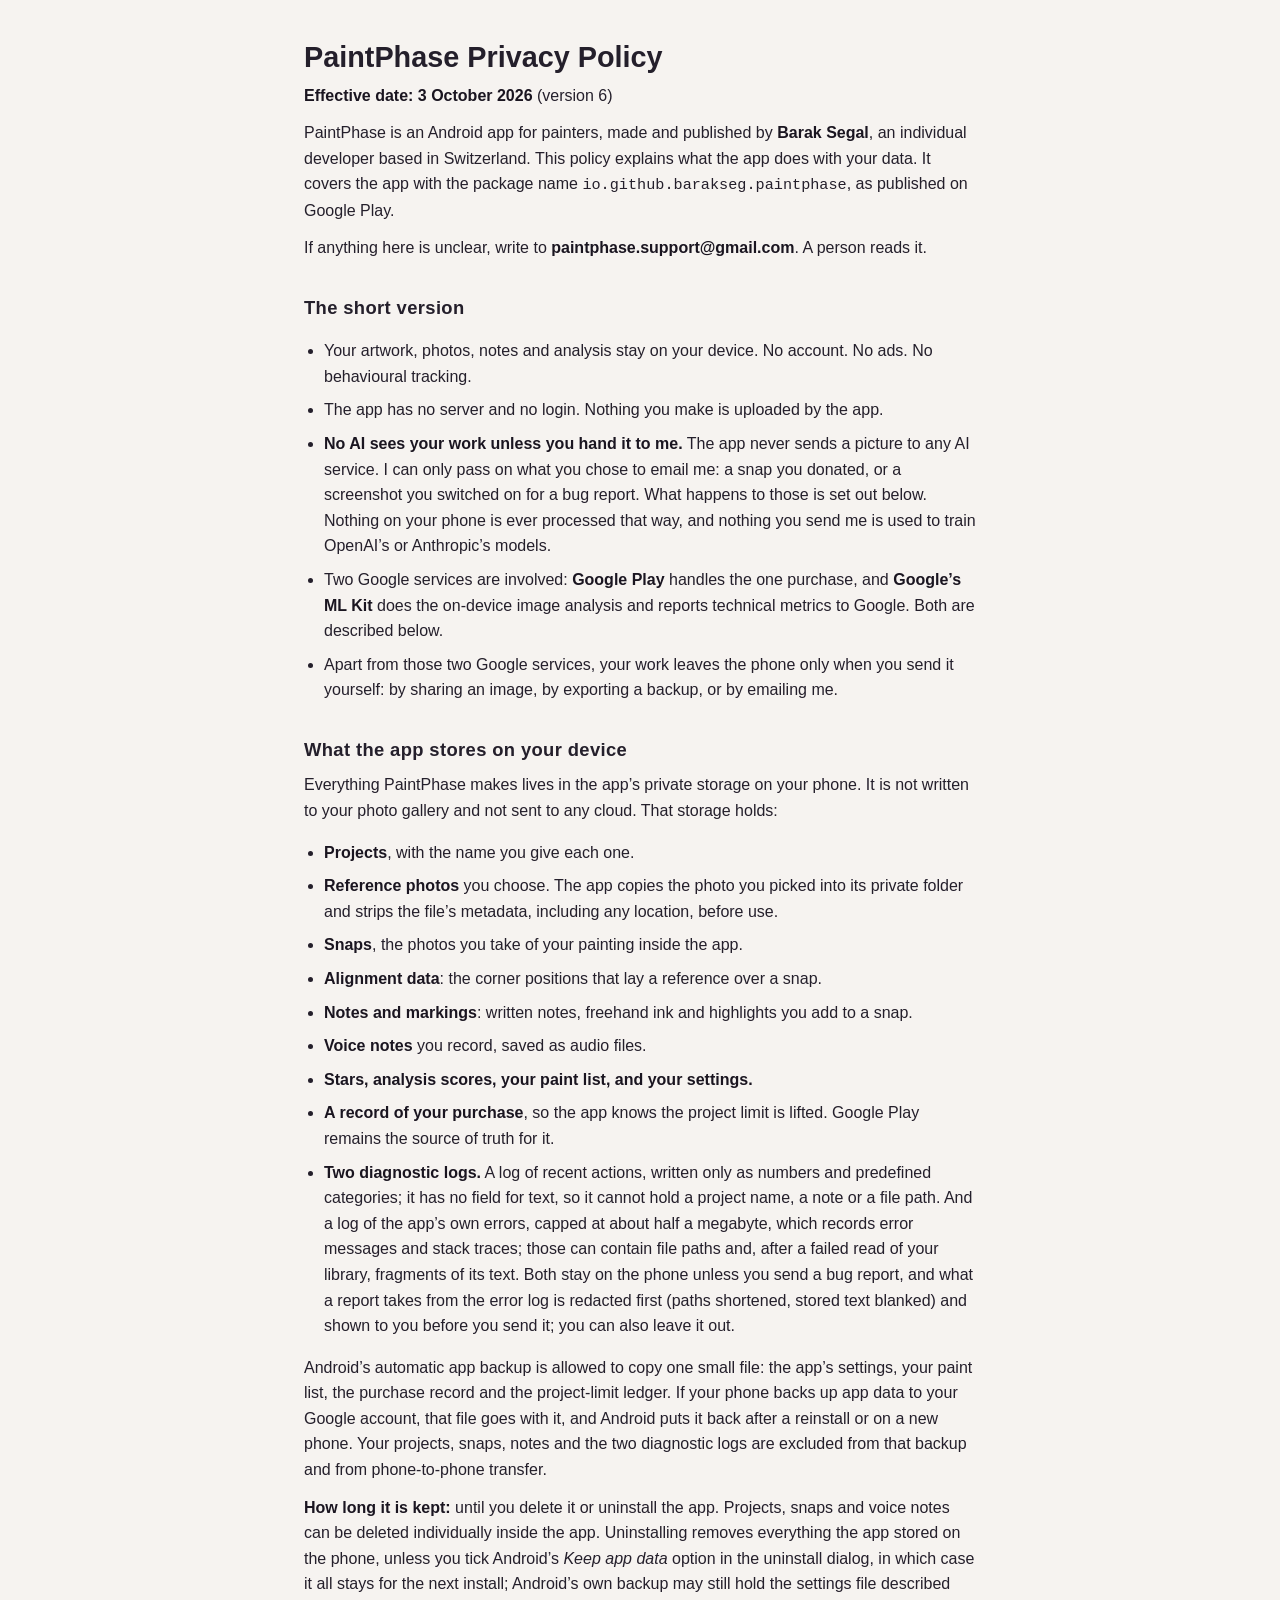
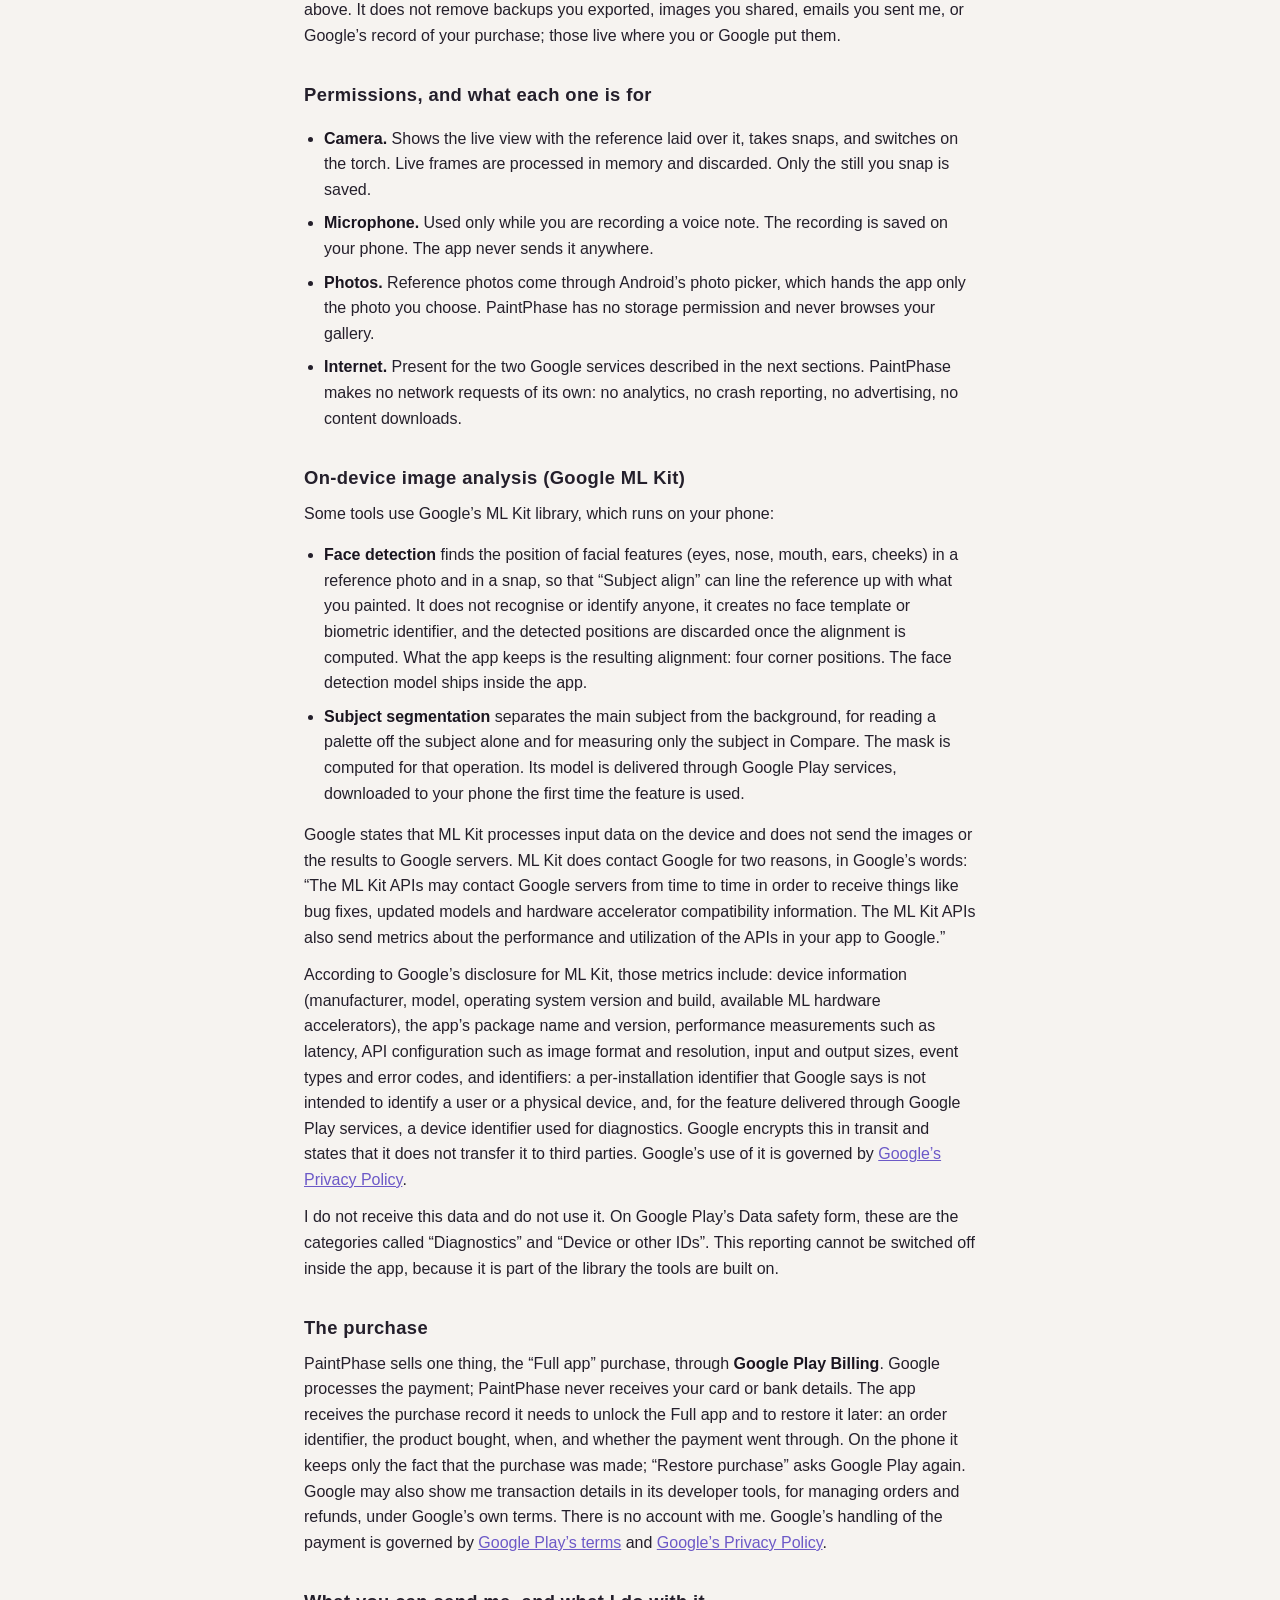
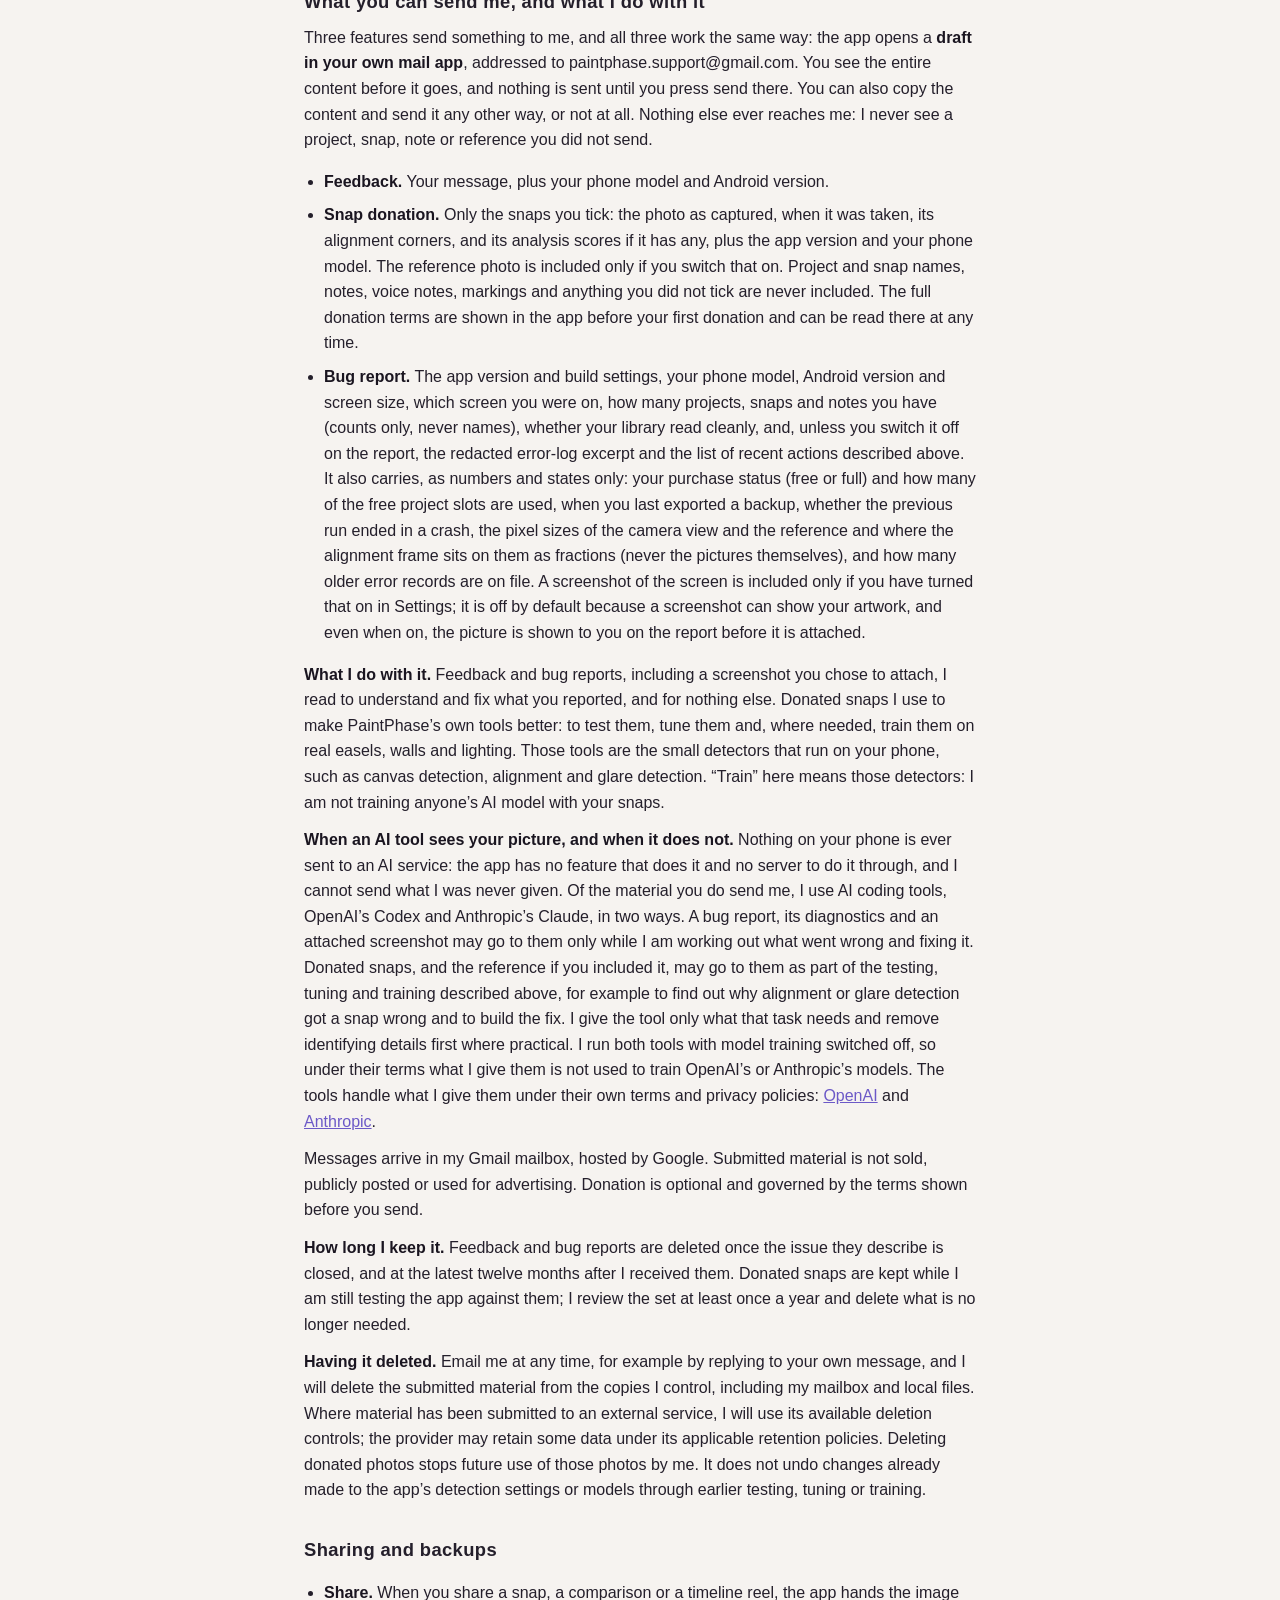
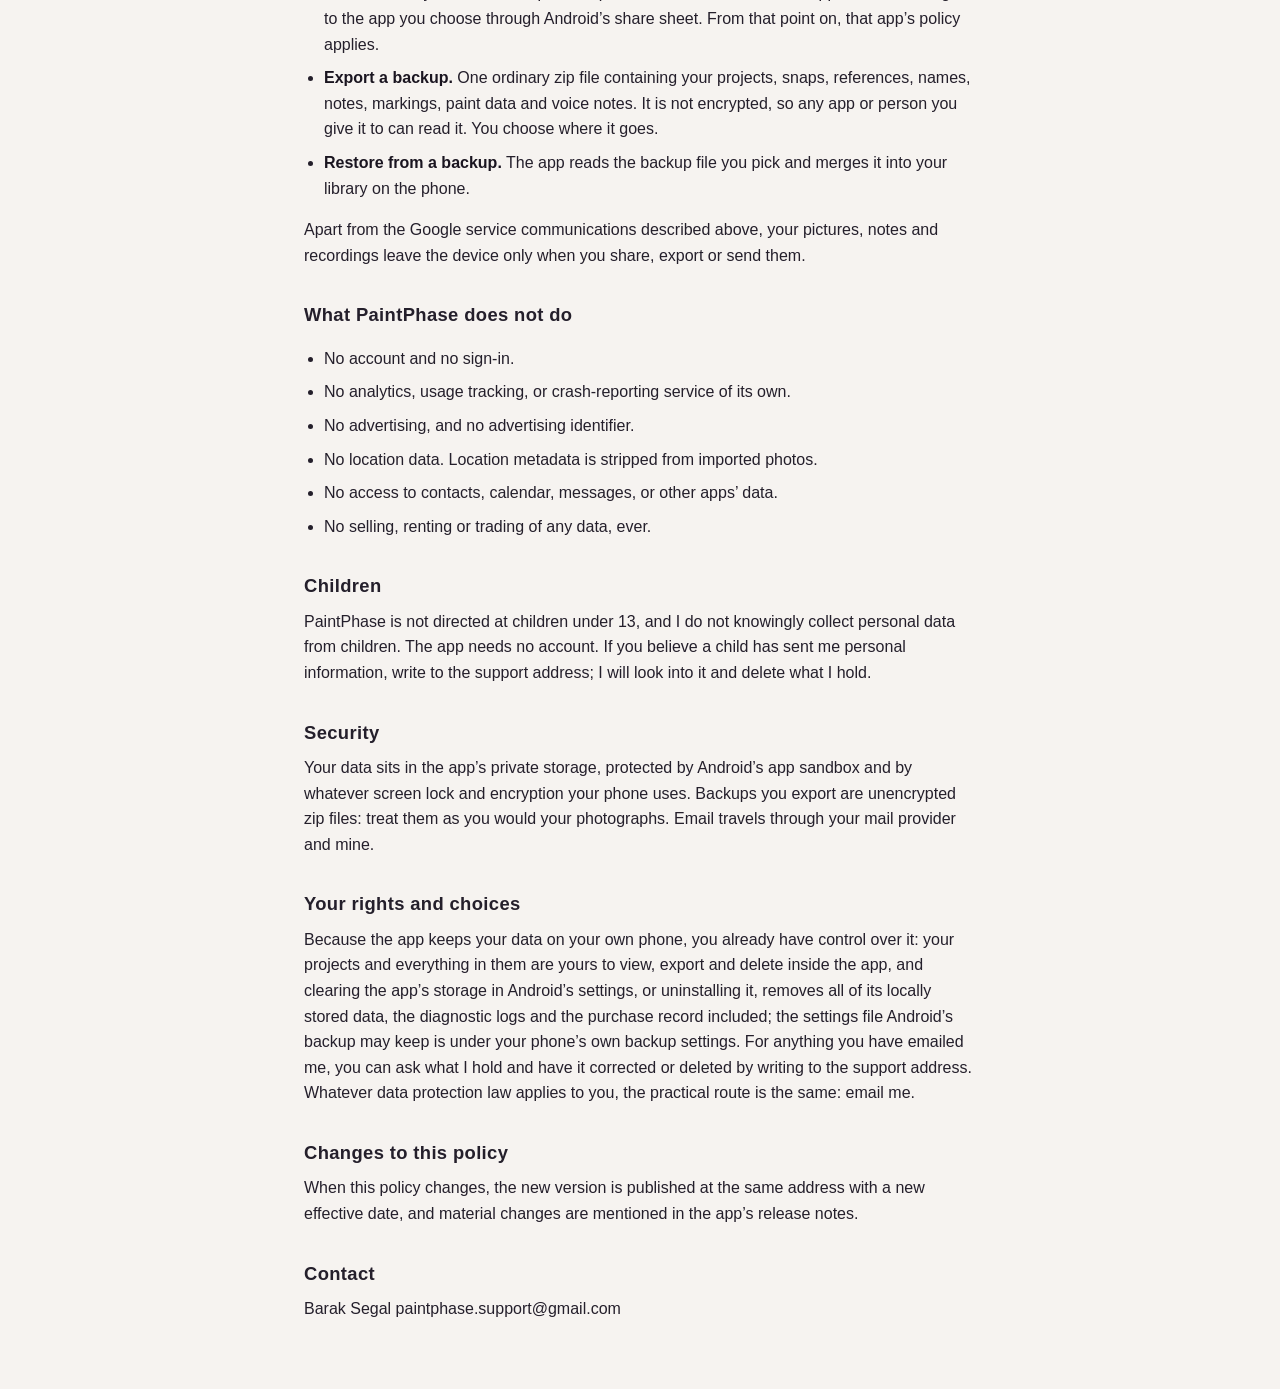
==== privacy.html @ 601ffacc "Privacy policy v6 (3 October 2026): the bug-report bullet names every field a report carries Six fie" ====
<!doctype html>
<html lang="en">
<head>
<meta charset="utf-8">
<meta name="viewport" content="width=device-width, initial-scale=1">
<meta name="robots" content="index">
<title>PaintPhase Privacy Policy</title>
<style>
:root { color-scheme: light; }
html { background: #f6f3f0; }
body {
  margin: 0; padding: 0 20px 56px;
  font: 16px/1.6 -apple-system, "Segoe UI", Roboto, Helvetica, Arial, sans-serif;
  color: #241f2b; background: #f6f3f0;
}
main { max-width: 42rem; margin: 0 auto; }
h1 { font-size: 1.8rem; line-height: 1.2; margin: 40px 0 8px; }
h2 { font-size: 1.15rem; margin: 32px 0 8px; letter-spacing: .02em; }
p, li { margin: 0 0 12px; }
ul { padding-left: 1.25rem; }
li { margin-bottom: 8px; }
a { color: #6c59c7; }
code { font-family: ui-monospace, Menlo, Consolas, monospace; font-size: .95em; }
strong { color: #1a1520; }
.meta { color: #6c6376; font-size: .95rem; margin-bottom: 24px; }
</style>
</head>
<body>
<main>
<h1>PaintPhase Privacy Policy</h1>
<p><strong>Effective date: 3 October 2026</strong> (version 6)</p>
<p>PaintPhase is an Android app for painters, made and published by <strong>Barak Segal</strong>, an individual developer based in Switzerland. This policy explains what the app does with your data. It covers the app with the package name <code>io.github.barakseg.paintphase</code>, as published on Google Play.</p>
<p>If anything here is unclear, write to <strong>paintphase.support@gmail.com</strong>. A person reads it.</p>
<h2>The short version</h2>
<ul>
<li>Your artwork, photos, notes and analysis stay on your device. No account. No ads. No behavioural tracking.</li>
<li>The app has no server and no login. Nothing you make is uploaded by the app.</li>
<li><strong>No AI sees your work unless you hand it to me.</strong> The app never sends a picture to any AI service. I can only pass on what you chose to email me: a snap you donated, or a screenshot you switched on for a bug report. What happens to those is set out below. Nothing on your phone is ever processed that way, and nothing you send me is used to train OpenAI&rsquo;s or Anthropic&rsquo;s models.</li>
<li>Two Google services are involved: <strong>Google Play</strong> handles the one purchase, and <strong>Google&rsquo;s ML Kit</strong> does the on-device image analysis and reports technical metrics to Google. Both are described below.</li>
<li>Apart from those two Google services, your work leaves the phone only when you send it yourself: by sharing an image, by exporting a backup, or by emailing me.</li>
</ul>
<h2>What the app stores on your device</h2>
<p>Everything PaintPhase makes lives in the app&rsquo;s private storage on your phone. It is not written to your photo gallery and not sent to any cloud. That storage holds:</p>
<ul>
<li><strong>Projects</strong>, with the name you give each one.</li>
<li><strong>Reference photos</strong> you choose. The app copies the photo you picked into its private folder and strips the file&rsquo;s metadata, including any location, before use.</li>
<li><strong>Snaps</strong>, the photos you take of your painting inside the app.</li>
<li><strong>Alignment data</strong>: the corner positions that lay a reference over a snap.</li>
<li><strong>Notes and markings</strong>: written notes, freehand ink and highlights you add to a snap.</li>
<li><strong>Voice notes</strong> you record, saved as audio files.</li>
<li><strong>Stars, analysis scores, your paint list, and your settings.</strong></li>
<li><strong>A record of your purchase</strong>, so the app knows the project limit is lifted. Google Play remains the source of truth for it.</li>
<li><strong>Two diagnostic logs.</strong> A log of recent actions, written only as numbers and predefined categories; it has no field for text, so it cannot hold a project name, a note or a file path. And a log of the app&rsquo;s own errors, capped at about half a megabyte, which records error messages and stack traces; those can contain file paths and, after a failed read of your library, fragments of its text. Both stay on the phone unless you send a bug report, and what a report takes from the error log is redacted first (paths shortened, stored text blanked) and shown to you before you send it; you can also leave it out.</li>
</ul>
<p>Android&rsquo;s automatic app backup is allowed to copy one small file: the app&rsquo;s settings, your paint list, the purchase record and the project-limit ledger. If your phone backs up app data to your Google account, that file goes with it, and Android puts it back after a reinstall or on a new phone. Your projects, snaps, notes and the two diagnostic logs are excluded from that backup and from phone-to-phone transfer.</p>
<p><strong>How long it is kept:</strong> until you delete it or uninstall the app. Projects, snaps and voice notes can be deleted individually inside the app. Uninstalling removes everything the app stored on the phone, unless you tick Android&rsquo;s <em>Keep app data</em> option in the uninstall dialog, in which case it all stays for the next install; Android&rsquo;s own backup may still hold the settings file described above. It does not remove backups you exported, images you shared, emails you sent me, or Google&rsquo;s record of your purchase; those live where you or Google put them.</p>
<h2>Permissions, and what each one is for</h2>
<ul>
<li><strong>Camera.</strong> Shows the live view with the reference laid over it, takes snaps, and switches on the torch. Live frames are processed in memory and discarded. Only the still you snap is saved.</li>
<li><strong>Microphone.</strong> Used only while you are recording a voice note. The recording is saved on your phone. The app never sends it anywhere.</li>
<li><strong>Photos.</strong> Reference photos come through Android&rsquo;s photo picker, which hands the app only the photo you choose. PaintPhase has no storage permission and never browses your gallery.</li>
<li><strong>Internet.</strong> Present for the two Google services described in the next sections. PaintPhase makes no network requests of its own: no analytics, no crash reporting, no advertising, no content downloads.</li>
</ul>
<h2>On-device image analysis (Google ML Kit)</h2>
<p>Some tools use Google&rsquo;s ML Kit library, which runs on your phone:</p>
<ul>
<li><strong>Face detection</strong> finds the position of facial features (eyes, nose, mouth, ears, cheeks) in a reference photo and in a snap, so that &ldquo;Subject align&rdquo; can line the reference up with what you painted. It does not recognise or identify anyone, it creates no face template or biometric identifier, and the detected positions are discarded once the alignment is computed. What the app keeps is the resulting alignment: four corner positions. The face detection model ships inside the app.</li>
<li><strong>Subject segmentation</strong> separates the main subject from the background, for reading a palette off the subject alone and for measuring only the subject in Compare. The mask is computed for that operation. Its model is delivered through Google Play services, downloaded to your phone the first time the feature is used.</li>
</ul>
<p>Google states that ML Kit processes input data on the device and does not send the images or the results to Google servers. ML Kit does contact Google for two reasons, in Google&rsquo;s words: &ldquo;The ML Kit APIs may contact Google servers from time to time in order to receive things like bug fixes, updated models and hardware accelerator compatibility information. The ML Kit APIs also send metrics about the performance and utilization of the APIs in your app to Google.&rdquo;</p>
<p>According to Google&rsquo;s disclosure for ML Kit, those metrics include: device information (manufacturer, model, operating system version and build, available ML hardware accelerators), the app&rsquo;s package name and version, performance measurements such as latency, API configuration such as image format and resolution, input and output sizes, event types and error codes, and identifiers: a per-installation identifier that Google says is not intended to identify a user or a physical device, and, for the feature delivered through Google Play services, a device identifier used for diagnostics. Google encrypts this in transit and states that it does not transfer it to third parties. Google&rsquo;s use of it is governed by <a href="https://policies.google.com/privacy">Google&rsquo;s Privacy Policy</a>.</p>
<p>I do not receive this data and do not use it. On Google Play&rsquo;s Data safety form, these are the categories called &ldquo;Diagnostics&rdquo; and &ldquo;Device or other IDs&rdquo;. This reporting cannot be switched off inside the app, because it is part of the library the tools are built on.</p>
<h2>The purchase</h2>
<p>PaintPhase sells one thing, the &ldquo;Full app&rdquo; purchase, through <strong>Google Play Billing</strong>. Google processes the payment; PaintPhase never receives your card or bank details. The app receives the purchase record it needs to unlock the Full app and to restore it later: an order identifier, the product bought, when, and whether the payment went through. On the phone it keeps only the fact that the purchase was made; &ldquo;Restore purchase&rdquo; asks Google Play again. Google may also show me transaction details in its developer tools, for managing orders and refunds, under Google&rsquo;s own terms. There is no account with me. Google&rsquo;s handling of the payment is governed by <a href="https://play.google.com/about/play-terms/">Google Play&rsquo;s terms</a> and <a href="https://policies.google.com/privacy">Google&rsquo;s Privacy Policy</a>.</p>
<h2>What you can send me, and what I do with it</h2>
<p>Three features send something to me, and all three work the same way: the app opens a <strong>draft in your own mail app</strong>, addressed to paintphase.support@gmail.com. You see the entire content before it goes, and nothing is sent until you press send there. You can also copy the content and send it any other way, or not at all. Nothing else ever reaches me: I never see a project, snap, note or reference you did not send.</p>
<ul>
<li><strong>Feedback.</strong> Your message, plus your phone model and Android version.</li>
<li><strong>Snap donation.</strong> Only the snaps you tick: the photo as captured, when it was taken, its alignment corners, and its analysis scores if it has any, plus the app version and your phone model. The reference photo is included only if you switch that on. Project and snap names, notes, voice notes, markings and anything you did not tick are never included. The full donation terms are shown in the app before your first donation and can be read there at any time.</li>
<li><strong>Bug report.</strong> The app version and build settings, your phone model, Android version and screen size, which screen you were on, how many projects, snaps and notes you have (counts only, never names), whether your library read cleanly, and, unless you switch it off on the report, the redacted error-log excerpt and the list of recent actions described above. It also carries, as numbers and states only: your purchase status (free or full) and how many of the free project slots are used, when you last exported a backup, whether the previous run ended in a crash, the pixel sizes of the camera view and the reference and where the alignment frame sits on them as fractions (never the pictures themselves), and how many older error records are on file. A screenshot of the screen is included only if you have turned that on in Settings; it is off by default because a screenshot can show your artwork, and even when on, the picture is shown to you on the report before it is attached.</li>
</ul>
<p><strong>What I do with it.</strong> Feedback and bug reports, including a screenshot you chose to attach, I read to understand and fix what you reported, and for nothing else. Donated snaps I use to make PaintPhase&rsquo;s own tools better: to test them, tune them and, where needed, train them on real easels, walls and lighting. Those tools are the small detectors that run on your phone, such as canvas detection, alignment and glare detection. &ldquo;Train&rdquo; here means those detectors: I am not training anyone&rsquo;s AI model with your snaps.</p>
<p><strong>When an AI tool sees your picture, and when it does not.</strong> Nothing on your phone is ever sent to an AI service: the app has no feature that does it and no server to do it through, and I cannot send what I was never given. Of the material you do send me, I use AI coding tools, OpenAI&rsquo;s Codex and Anthropic&rsquo;s Claude, in two ways. A bug report, its diagnostics and an attached screenshot may go to them only while I am working out what went wrong and fixing it. Donated snaps, and the reference if you included it, may go to them as part of the testing, tuning and training described above, for example to find out why alignment or glare detection got a snap wrong and to build the fix. I give the tool only what that task needs and remove identifying details first where practical. I run both tools with model training switched off, so under their terms what I give them is not used to train OpenAI&rsquo;s or Anthropic&rsquo;s models. The tools handle what I give them under their own terms and privacy policies: <a href="https://openai.com/policies/privacy-policy/">OpenAI</a> and <a href="https://www.anthropic.com/legal/privacy">Anthropic</a>.</p>
<p>Messages arrive in my Gmail mailbox, hosted by Google. Submitted material is not sold, publicly posted or used for advertising. Donation is optional and governed by the terms shown before you send.</p>
<p><strong>How long I keep it.</strong> Feedback and bug reports are deleted once the issue they describe is closed, and at the latest twelve months after I received them. Donated snaps are kept while I am still testing the app against them; I review the set at least once a year and delete what is no longer needed.</p>
<p><strong>Having it deleted.</strong> Email me at any time, for example by replying to your own message, and I will delete the submitted material from the copies I control, including my mailbox and local files. Where material has been submitted to an external service, I will use its available deletion controls; the provider may retain some data under its applicable retention policies. Deleting donated photos stops future use of those photos by me. It does not undo changes already made to the app&rsquo;s detection settings or models through earlier testing, tuning or training.</p>
<h2>Sharing and backups</h2>
<ul>
<li><strong>Share.</strong> When you share a snap, a comparison or a timeline reel, the app hands the image to the app you choose through Android&rsquo;s share sheet. From that point on, that app&rsquo;s policy applies.</li>
<li><strong>Export a backup.</strong> One ordinary zip file containing your projects, snaps, references, names, notes, markings, paint data and voice notes. It is not encrypted, so any app or person you give it to can read it. You choose where it goes.</li>
<li><strong>Restore from a backup.</strong> The app reads the backup file you pick and merges it into your library on the phone.</li>
</ul>
<p>Apart from the Google service communications described above, your pictures, notes and recordings leave the device only when you share, export or send them.</p>
<h2>What PaintPhase does not do</h2>
<ul>
<li>No account and no sign-in.</li>
<li>No analytics, usage tracking, or crash-reporting service of its own.</li>
<li>No advertising, and no advertising identifier.</li>
<li>No location data. Location metadata is stripped from imported photos.</li>
<li>No access to contacts, calendar, messages, or other apps&rsquo; data.</li>
<li>No selling, renting or trading of any data, ever.</li>
</ul>
<h2>Children</h2>
<p>PaintPhase is not directed at children under 13, and I do not knowingly collect personal data from children. The app needs no account. If you believe a child has sent me personal information, write to the support address; I will look into it and delete what I hold.</p>
<h2>Security</h2>
<p>Your data sits in the app&rsquo;s private storage, protected by Android&rsquo;s app sandbox and by whatever screen lock and encryption your phone uses. Backups you export are unencrypted zip files: treat them as you would your photographs. Email travels through your mail provider and mine.</p>
<h2>Your rights and choices</h2>
<p>Because the app keeps your data on your own phone, you already have control over it: your projects and everything in them are yours to view, export and delete inside the app, and clearing the app&rsquo;s storage in Android&rsquo;s settings, or uninstalling it, removes all of its locally stored data, the diagnostic logs and the purchase record included; the settings file Android&rsquo;s backup may keep is under your phone&rsquo;s own backup settings. For anything you have emailed me, you can ask what I hold and have it corrected or deleted by writing to the support address. Whatever data protection law applies to you, the practical route is the same: email me.</p>
<h2>Changes to this policy</h2>
<p>When this policy changes, the new version is published at the same address with a new effective date, and material changes are mentioned in the app&rsquo;s release notes.</p>
<h2>Contact</h2>
<p>Barak Segal
paintphase.support@gmail.com</p>
</main>
</body>
</html>
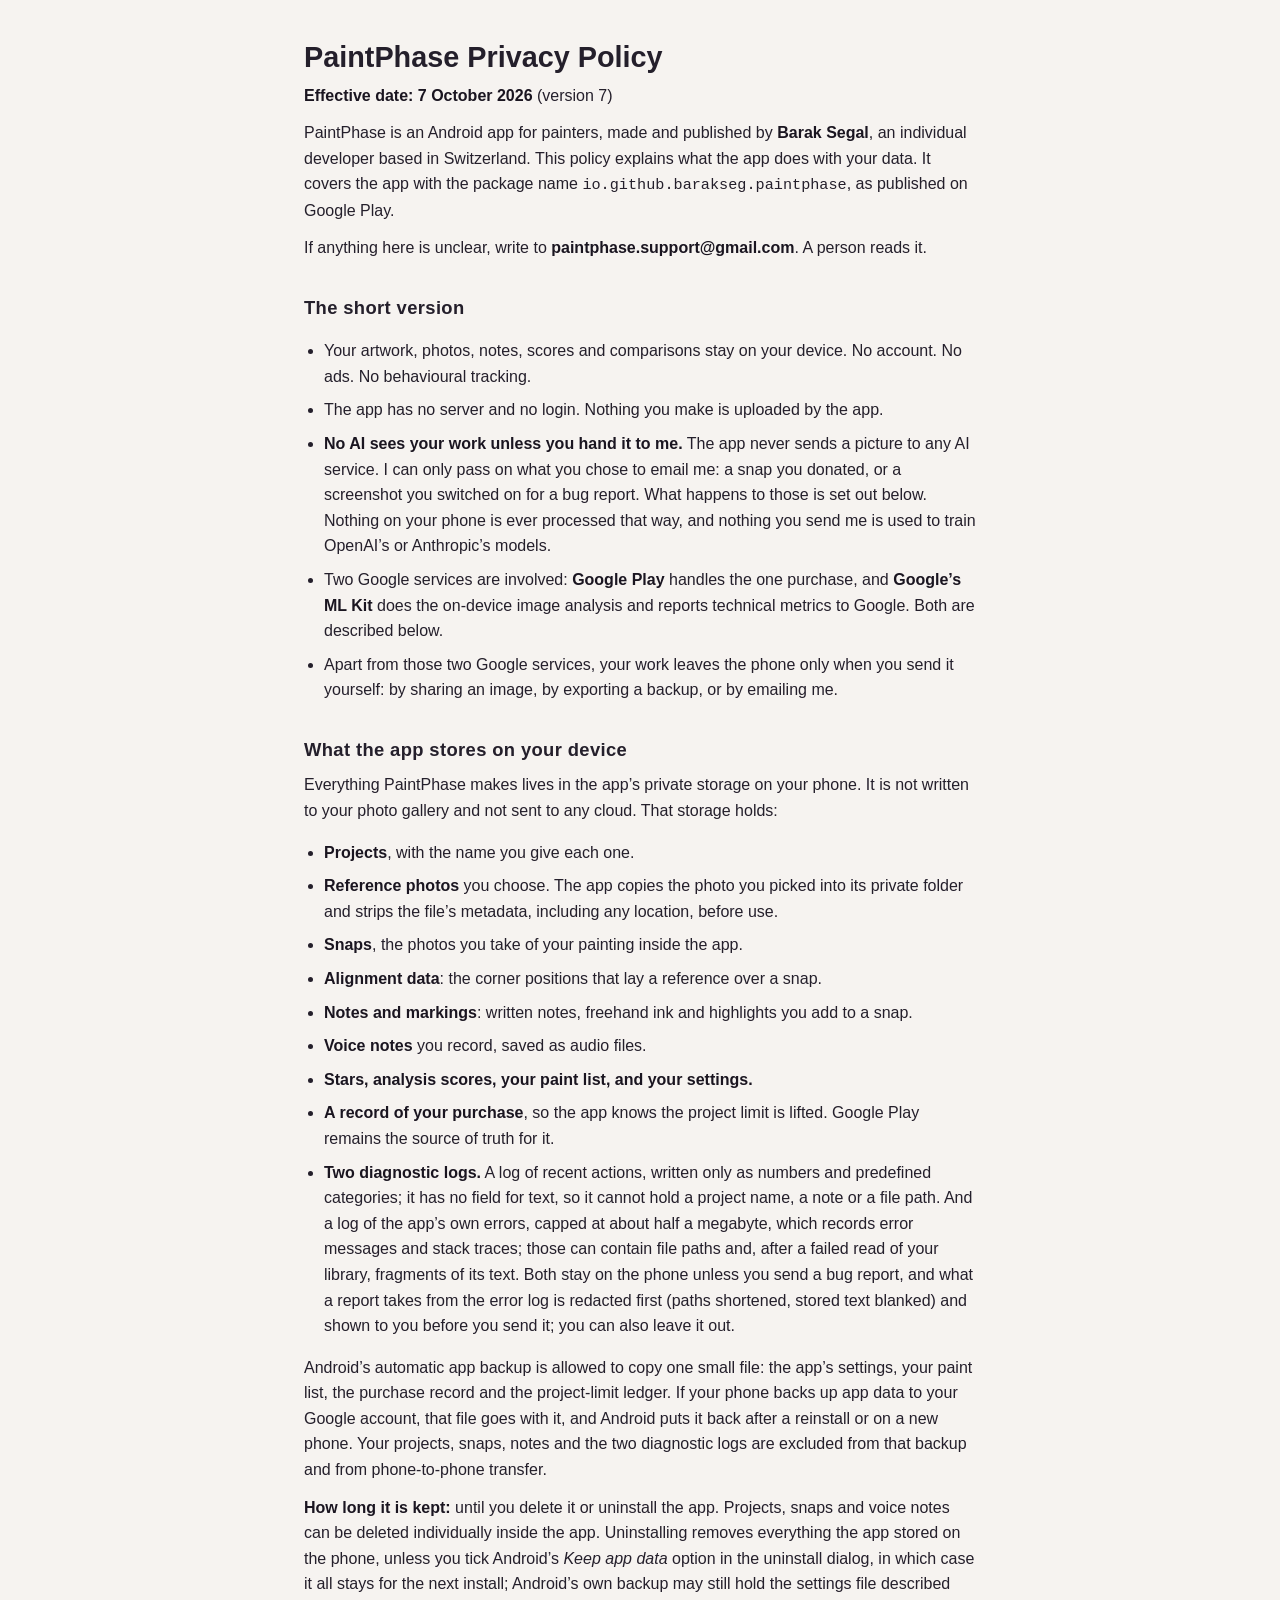
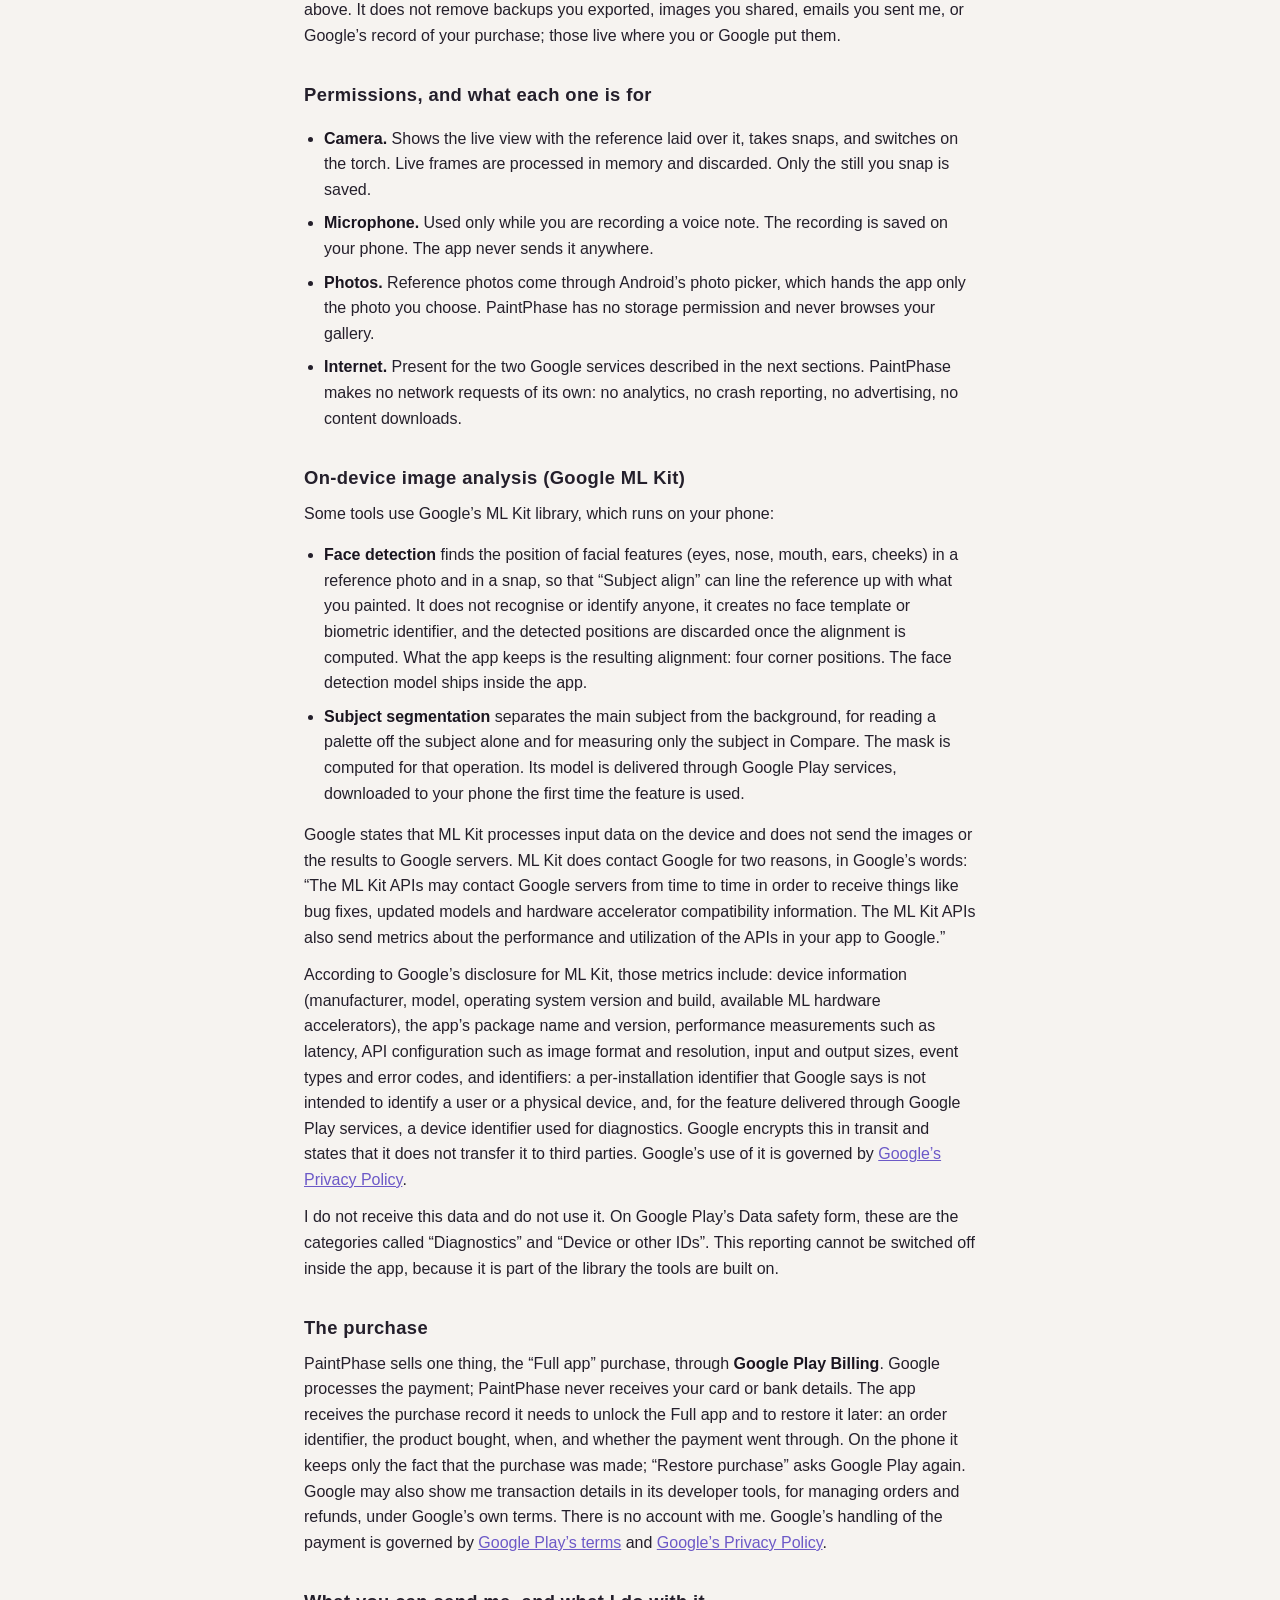
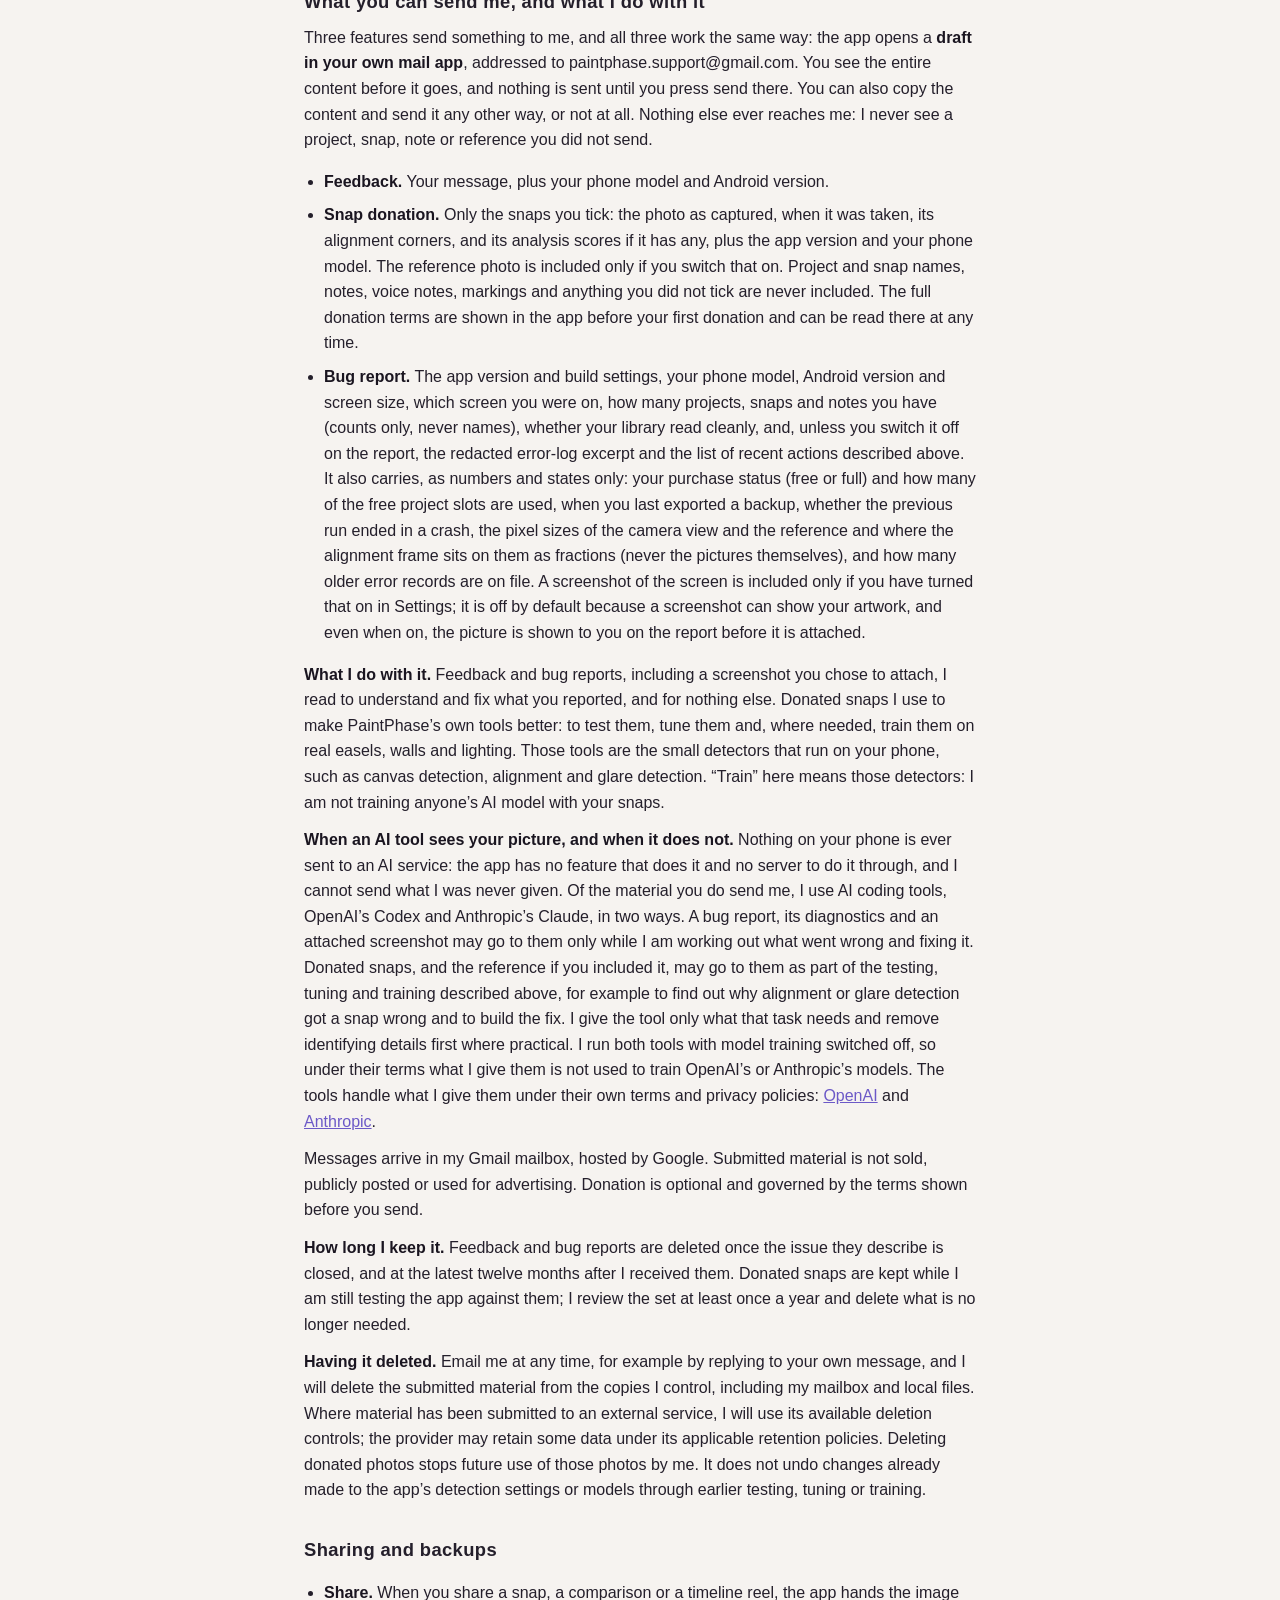
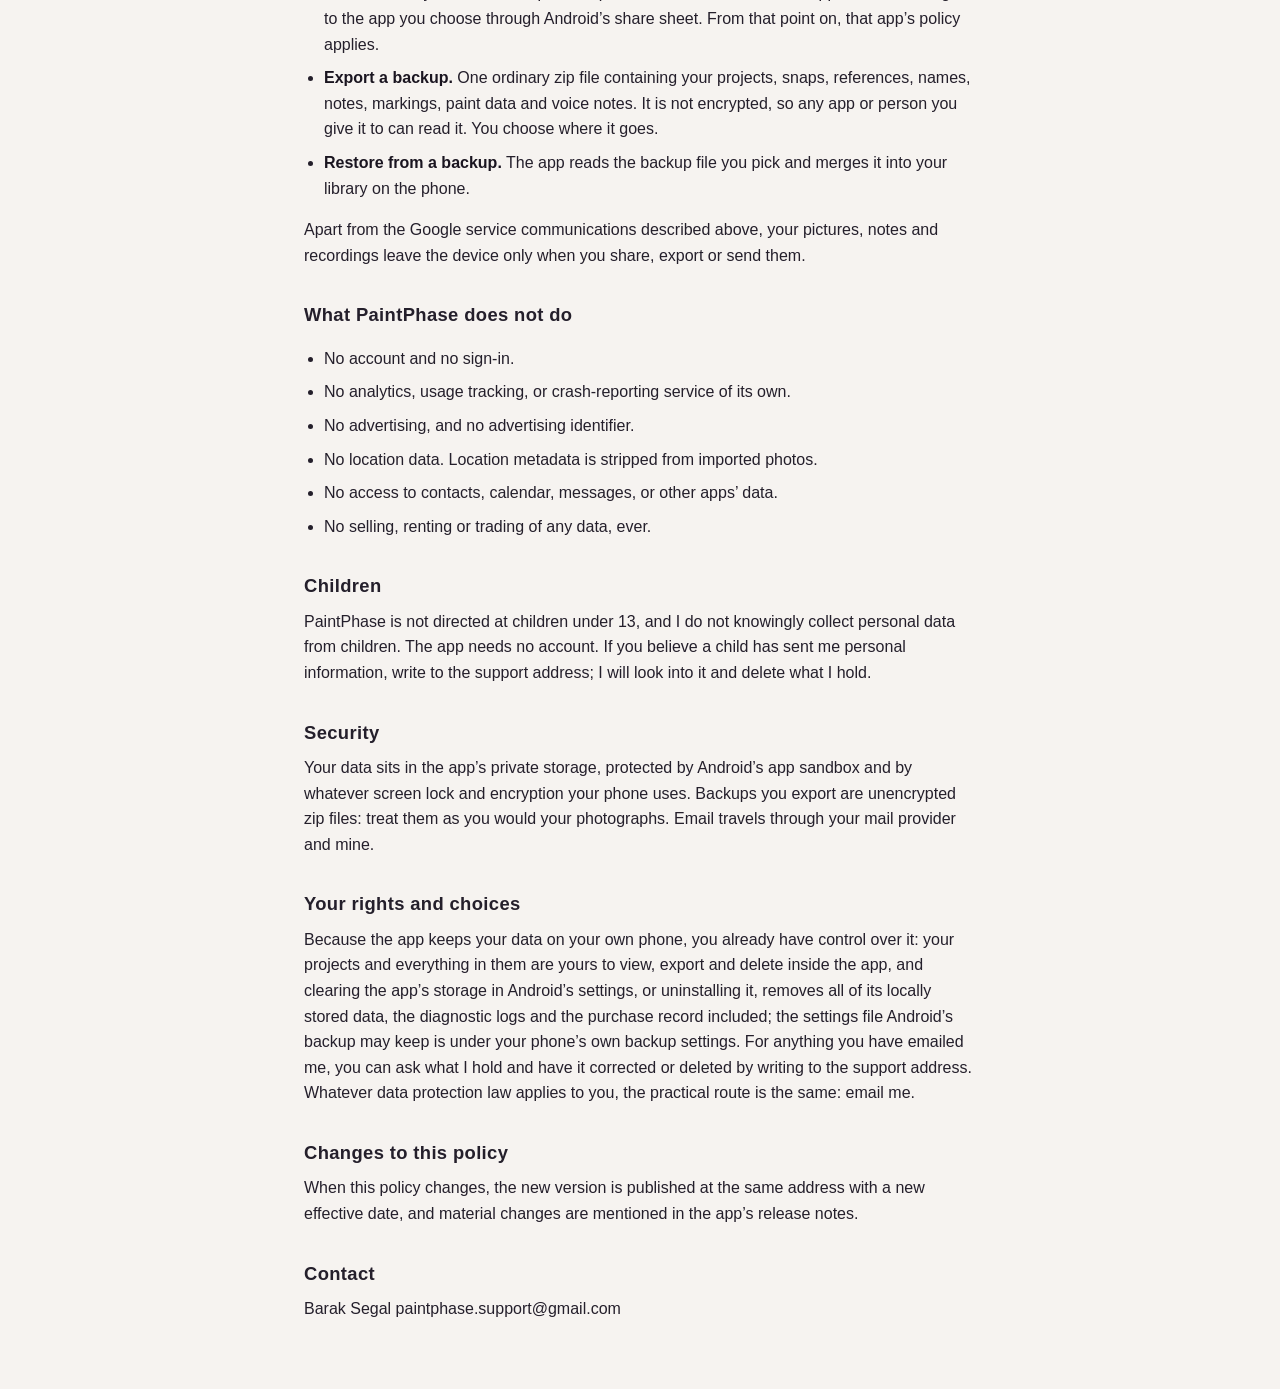
==== commit 967c12d2: "Free for six projects on the landing page; privacy policy v7 (7 October 2026) The hero gains the app" ====
--- a/privacy.html
+++ b/privacy.html
@@ -28,12 +28,12 @@
 <body>
 <main>
 <h1>PaintPhase Privacy Policy</h1>
-<p><strong>Effective date: 3 October 2026</strong> (version 6)</p>
+<p><strong>Effective date: 7 October 2026</strong> (version 7)</p>
 <p>PaintPhase is an Android app for painters, made and published by <strong>Barak Segal</strong>, an individual developer based in Switzerland. This policy explains what the app does with your data. It covers the app with the package name <code>io.github.barakseg.paintphase</code>, as published on Google Play.</p>
 <p>If anything here is unclear, write to <strong>paintphase.support@gmail.com</strong>. A person reads it.</p>
 <h2>The short version</h2>
 <ul>
-<li>Your artwork, photos, notes and analysis stay on your device. No account. No ads. No behavioural tracking.</li>
+<li>Your artwork, photos, notes, scores and comparisons stay on your device. No account. No ads. No behavioural tracking.</li>
 <li>The app has no server and no login. Nothing you make is uploaded by the app.</li>
 <li><strong>No AI sees your work unless you hand it to me.</strong> The app never sends a picture to any AI service. I can only pass on what you chose to email me: a snap you donated, or a screenshot you switched on for a bug report. What happens to those is set out below. Nothing on your phone is ever processed that way, and nothing you send me is used to train OpenAI&rsquo;s or Anthropic&rsquo;s models.</li>
 <li>Two Google services are involved: <strong>Google Play</strong> handles the one purchase, and <strong>Google&rsquo;s ML Kit</strong> does the on-device image analysis and reports technical metrics to Google. Both are described below.</li>
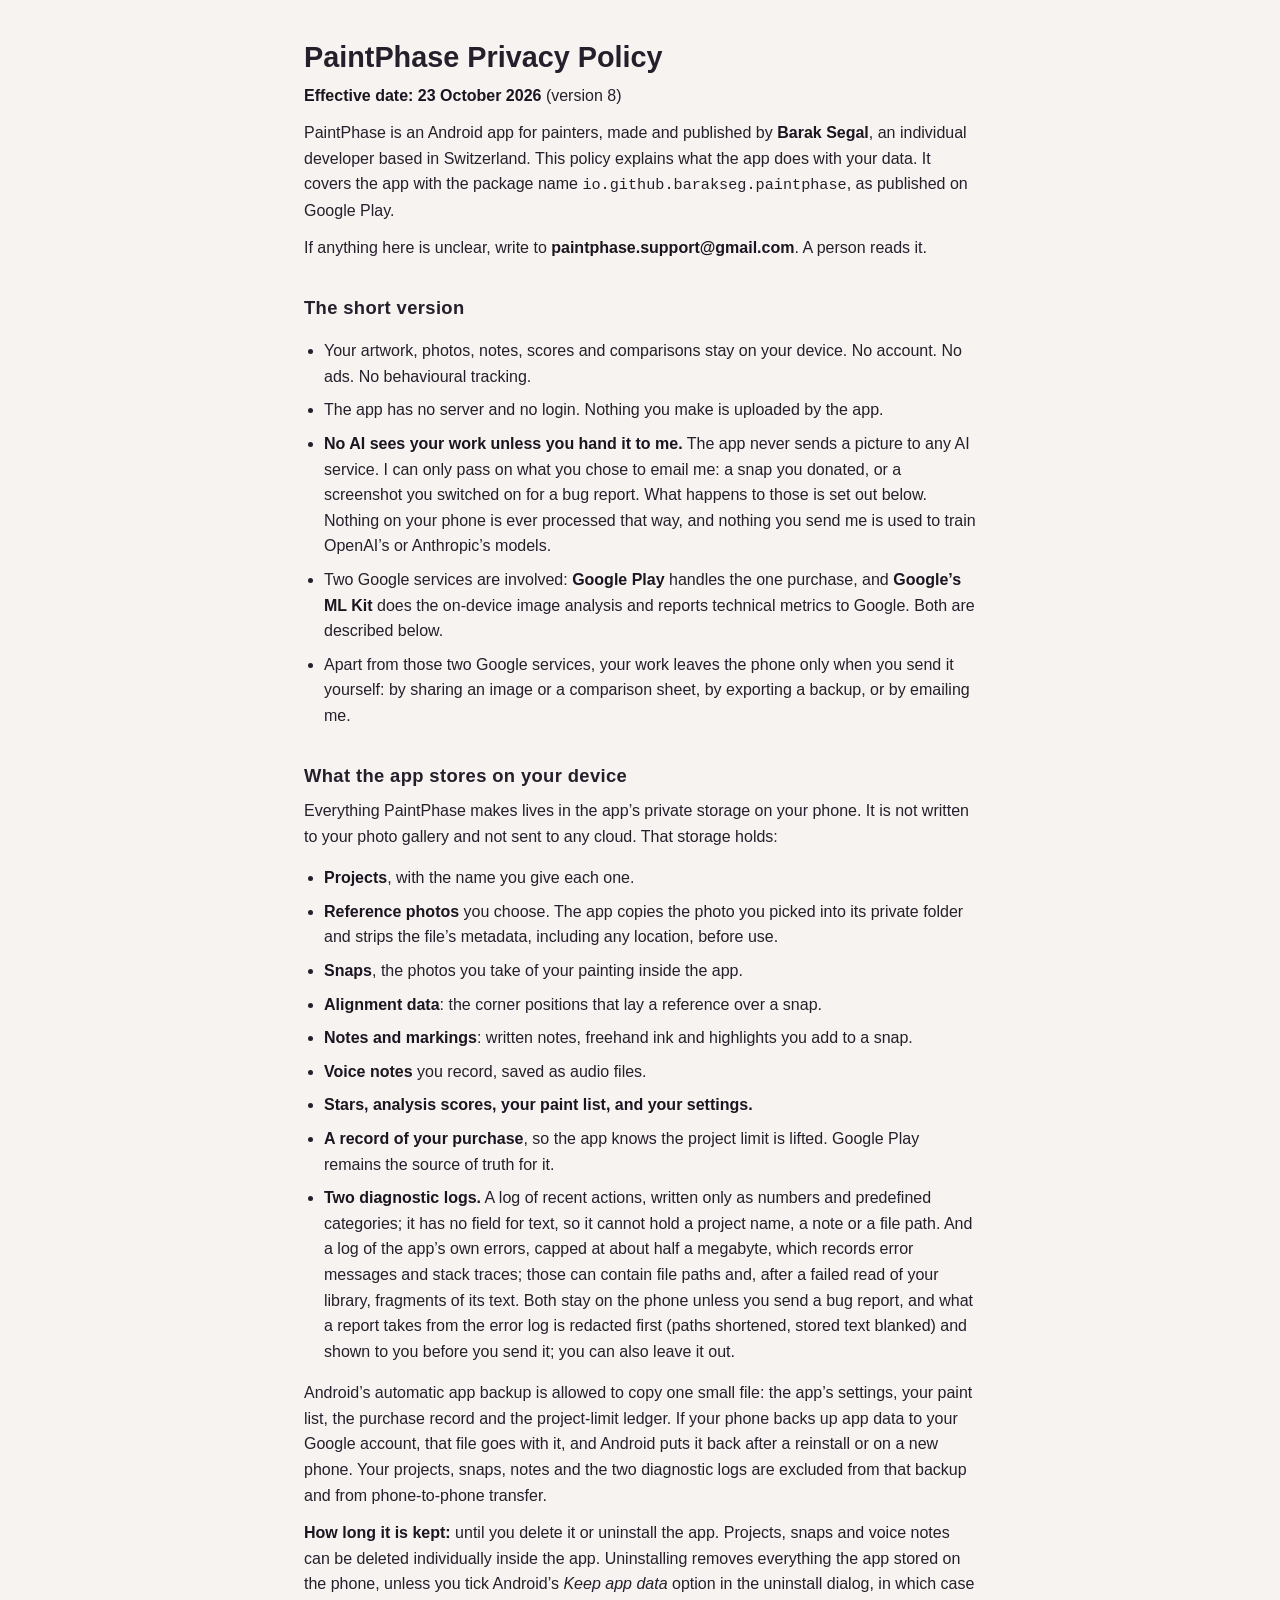
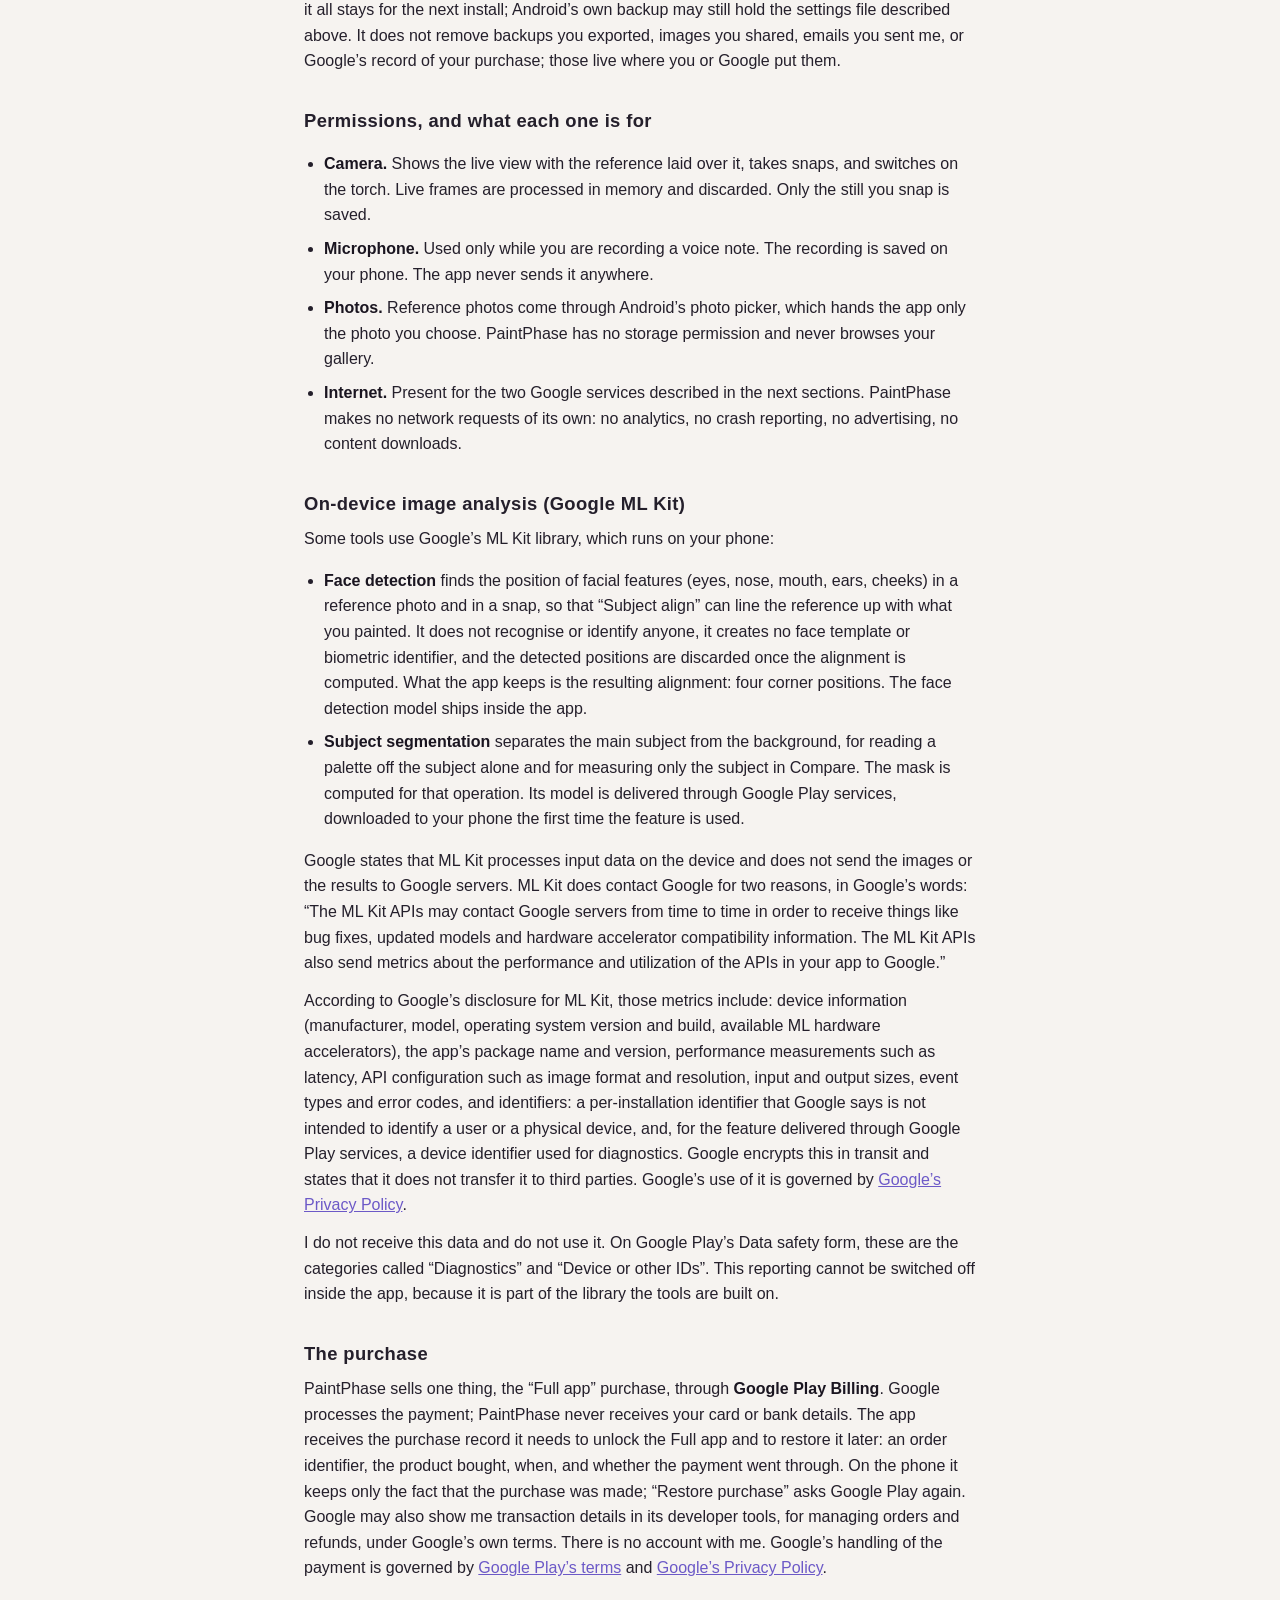
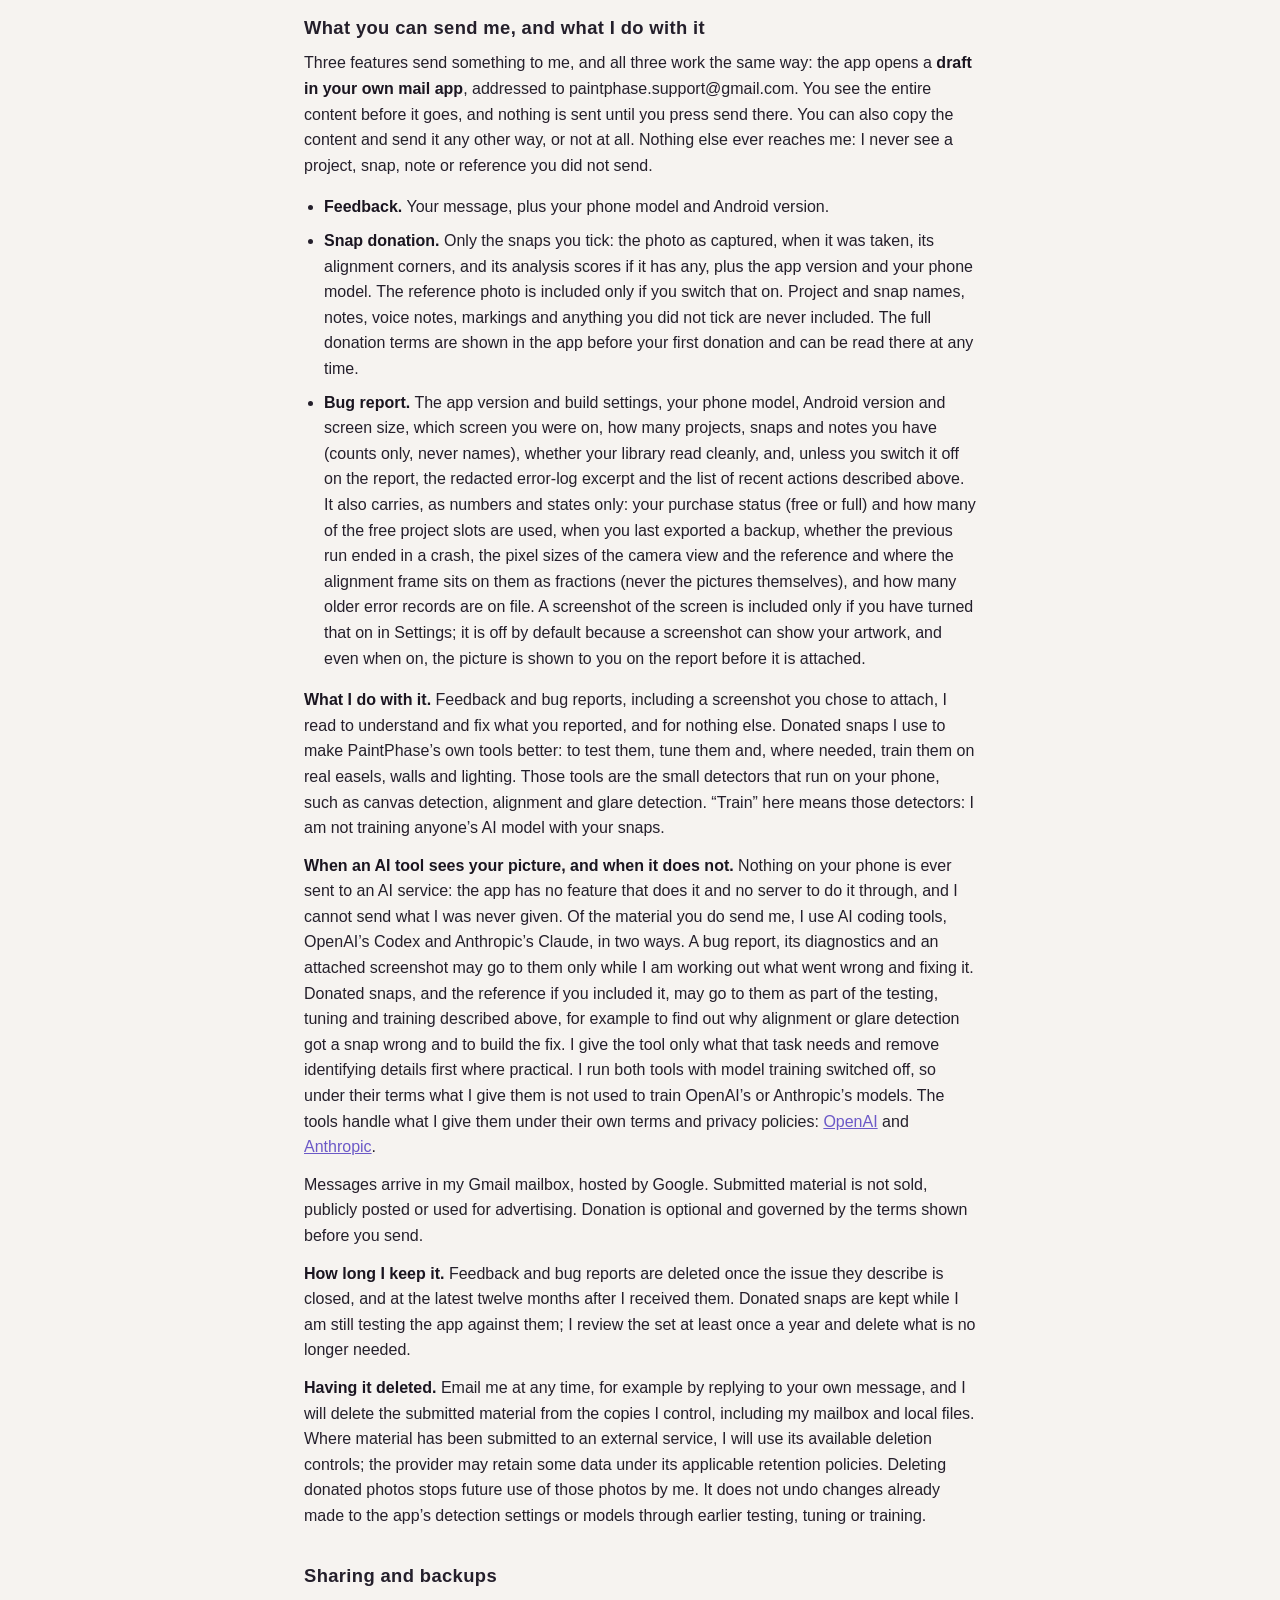
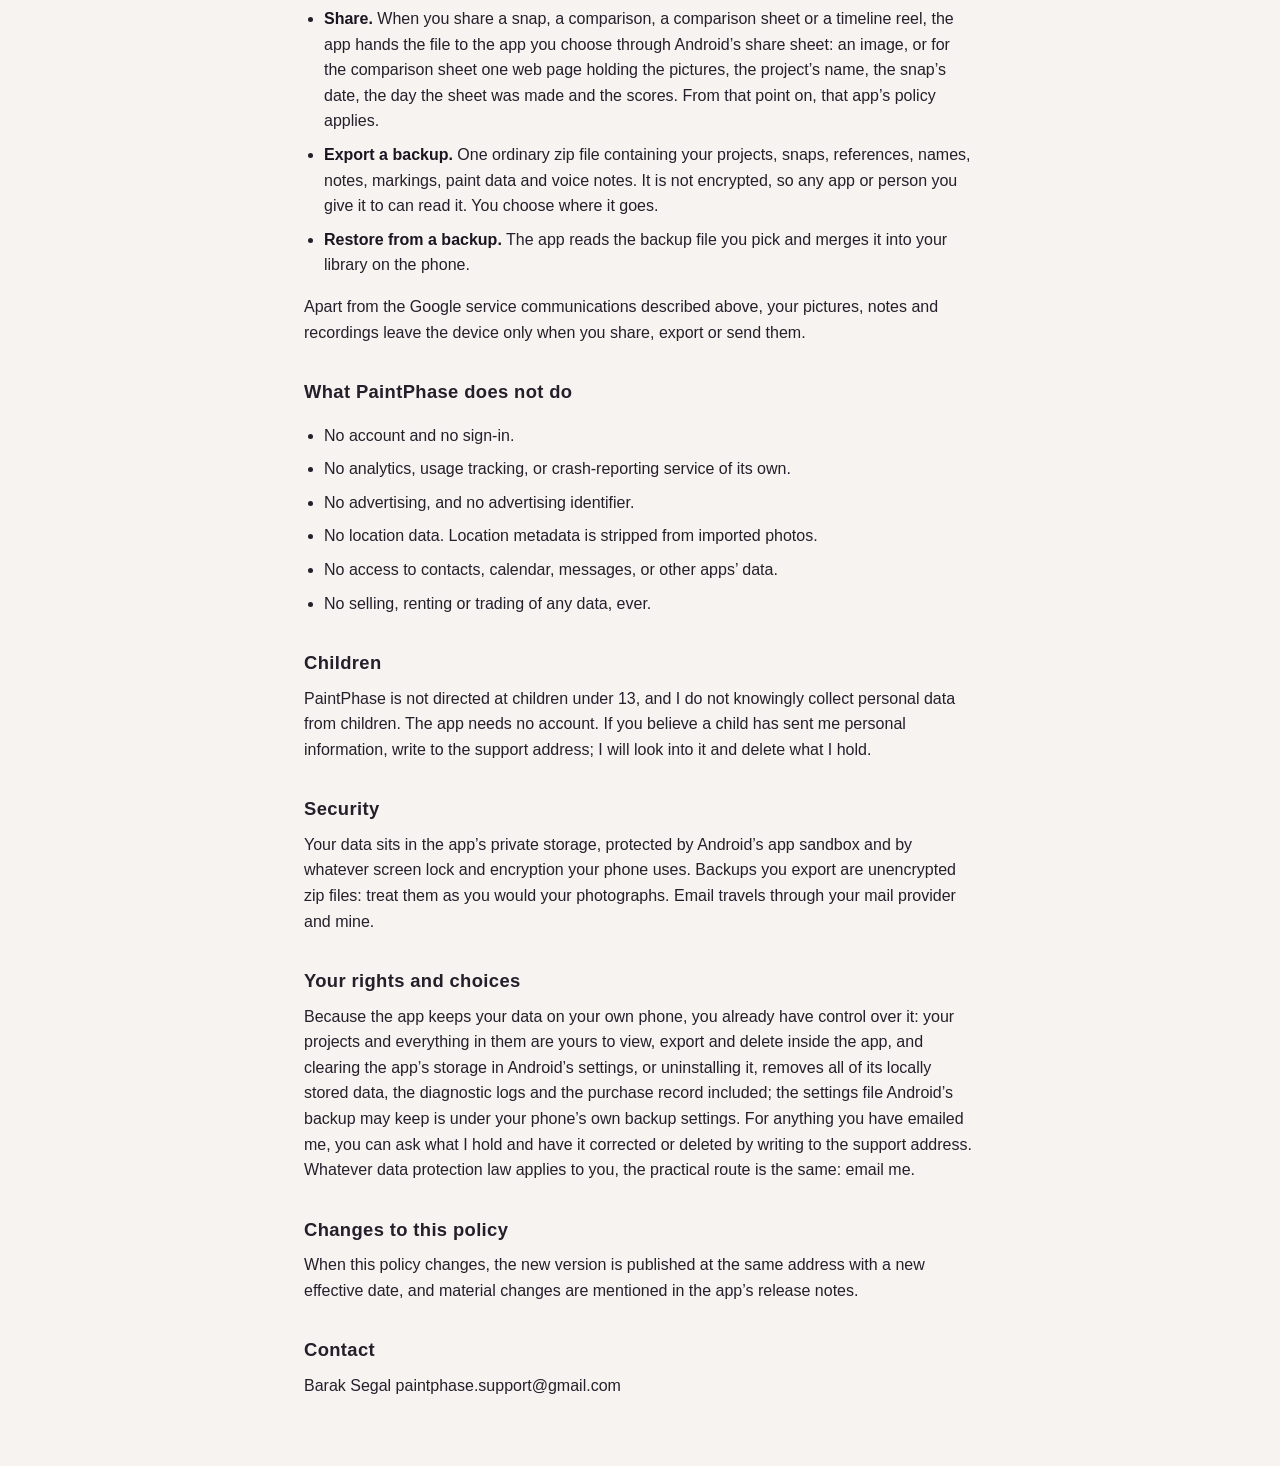
==== commit 56529585: "Privacy policy v8 (23 October 2026): the comparison sheet in Share, with the two dates it prints Co-" ====
--- a/privacy.html
+++ b/privacy.html
@@ -28,7 +28,7 @@
 <body>
 <main>
 <h1>PaintPhase Privacy Policy</h1>
-<p><strong>Effective date: 7 October 2026</strong> (version 7)</p>
+<p><strong>Effective date: 23 October 2026</strong> (version 8)</p>
 <p>PaintPhase is an Android app for painters, made and published by <strong>Barak Segal</strong>, an individual developer based in Switzerland. This policy explains what the app does with your data. It covers the app with the package name <code>io.github.barakseg.paintphase</code>, as published on Google Play.</p>
 <p>If anything here is unclear, write to <strong>paintphase.support@gmail.com</strong>. A person reads it.</p>
 <h2>The short version</h2>
@@ -37,7 +37,7 @@
 <li>The app has no server and no login. Nothing you make is uploaded by the app.</li>
 <li><strong>No AI sees your work unless you hand it to me.</strong> The app never sends a picture to any AI service. I can only pass on what you chose to email me: a snap you donated, or a screenshot you switched on for a bug report. What happens to those is set out below. Nothing on your phone is ever processed that way, and nothing you send me is used to train OpenAI&rsquo;s or Anthropic&rsquo;s models.</li>
 <li>Two Google services are involved: <strong>Google Play</strong> handles the one purchase, and <strong>Google&rsquo;s ML Kit</strong> does the on-device image analysis and reports technical metrics to Google. Both are described below.</li>
-<li>Apart from those two Google services, your work leaves the phone only when you send it yourself: by sharing an image, by exporting a backup, or by emailing me.</li>
+<li>Apart from those two Google services, your work leaves the phone only when you send it yourself: by sharing an image or a comparison sheet, by exporting a backup, or by emailing me.</li>
 </ul>
 <h2>What the app stores on your device</h2>
 <p>Everything PaintPhase makes lives in the app&rsquo;s private storage on your phone. It is not written to your photo gallery and not sent to any cloud. That storage holds:</p>
@@ -86,7 +86,7 @@
 <p><strong>Having it deleted.</strong> Email me at any time, for example by replying to your own message, and I will delete the submitted material from the copies I control, including my mailbox and local files. Where material has been submitted to an external service, I will use its available deletion controls; the provider may retain some data under its applicable retention policies. Deleting donated photos stops future use of those photos by me. It does not undo changes already made to the app&rsquo;s detection settings or models through earlier testing, tuning or training.</p>
 <h2>Sharing and backups</h2>
 <ul>
-<li><strong>Share.</strong> When you share a snap, a comparison or a timeline reel, the app hands the image to the app you choose through Android&rsquo;s share sheet. From that point on, that app&rsquo;s policy applies.</li>
+<li><strong>Share.</strong> When you share a snap, a comparison, a comparison sheet or a timeline reel, the app hands the file to the app you choose through Android&rsquo;s share sheet: an image, or for the comparison sheet one web page holding the pictures, the project&rsquo;s name, the snap&rsquo;s date, the day the sheet was made and the scores. From that point on, that app&rsquo;s policy applies.</li>
 <li><strong>Export a backup.</strong> One ordinary zip file containing your projects, snaps, references, names, notes, markings, paint data and voice notes. It is not encrypted, so any app or person you give it to can read it. You choose where it goes.</li>
 <li><strong>Restore from a backup.</strong> The app reads the backup file you pick and merges it into your library on the phone.</li>
 </ul>
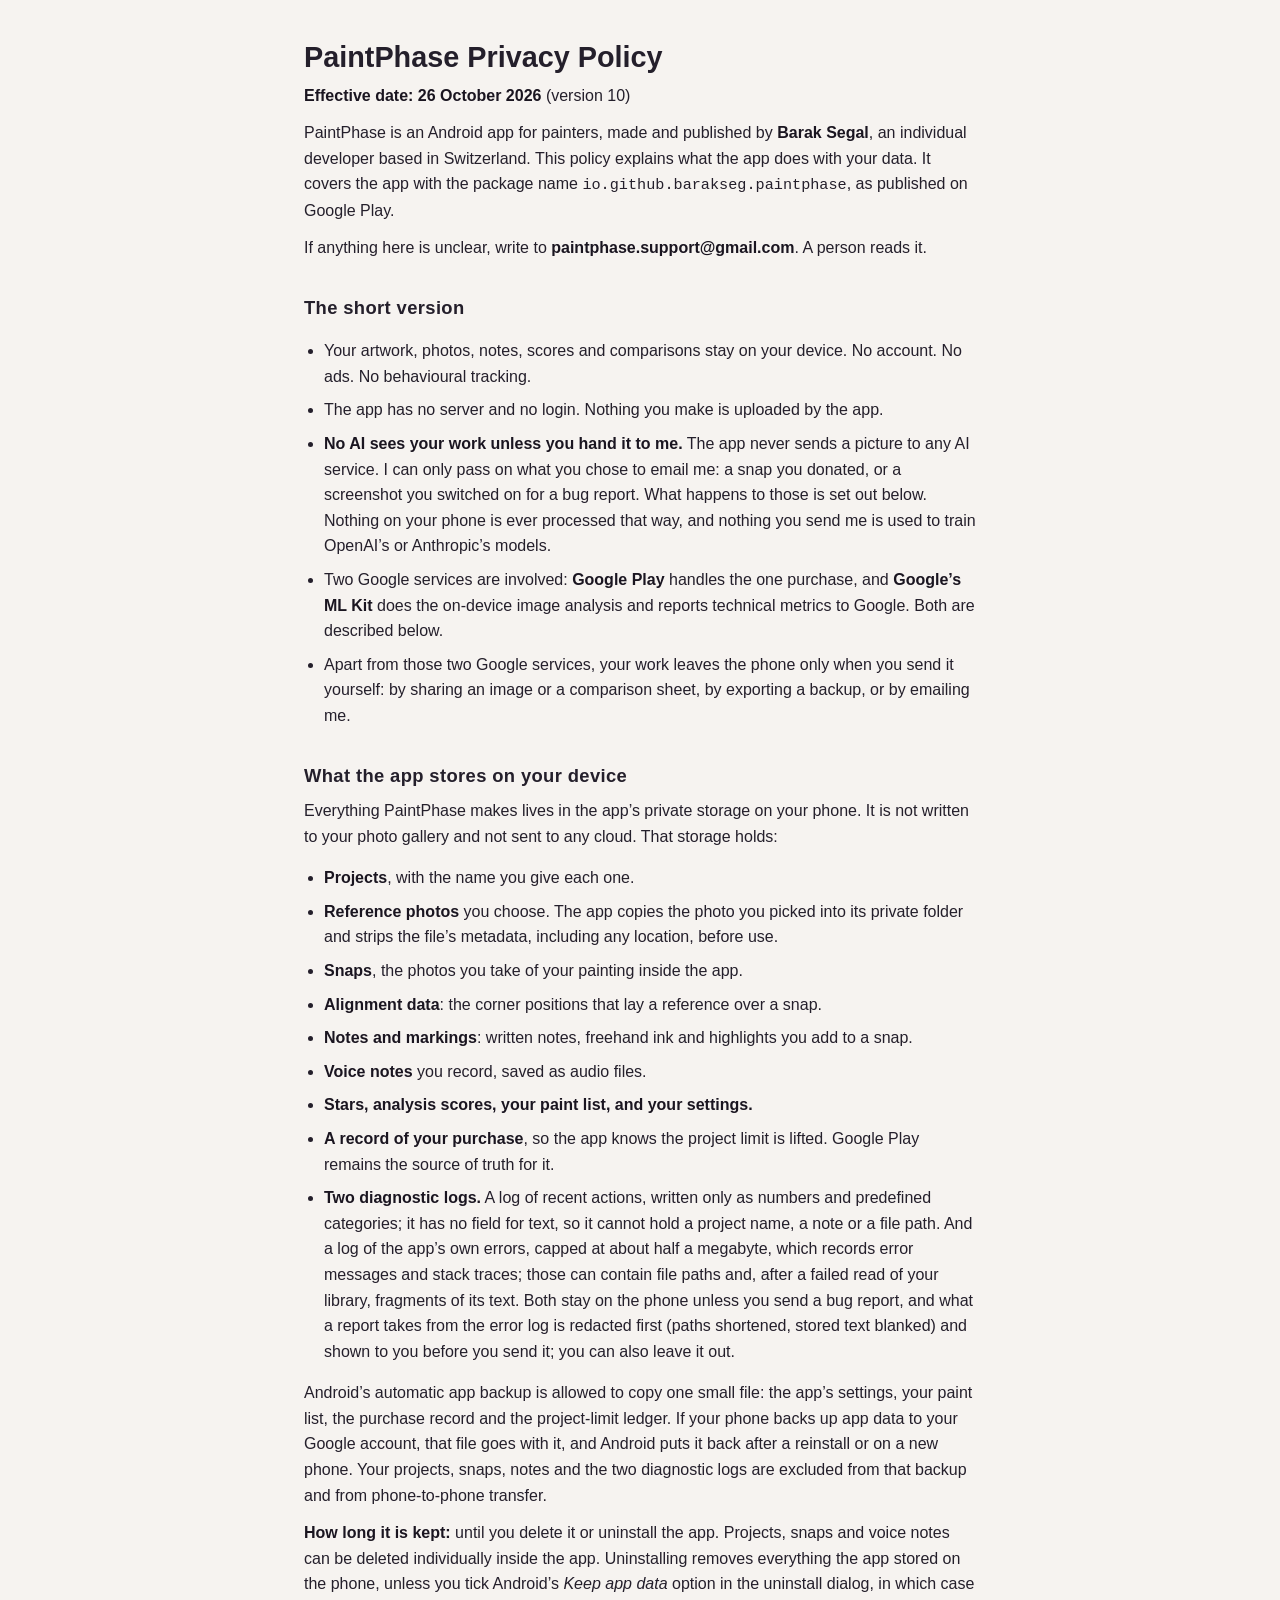
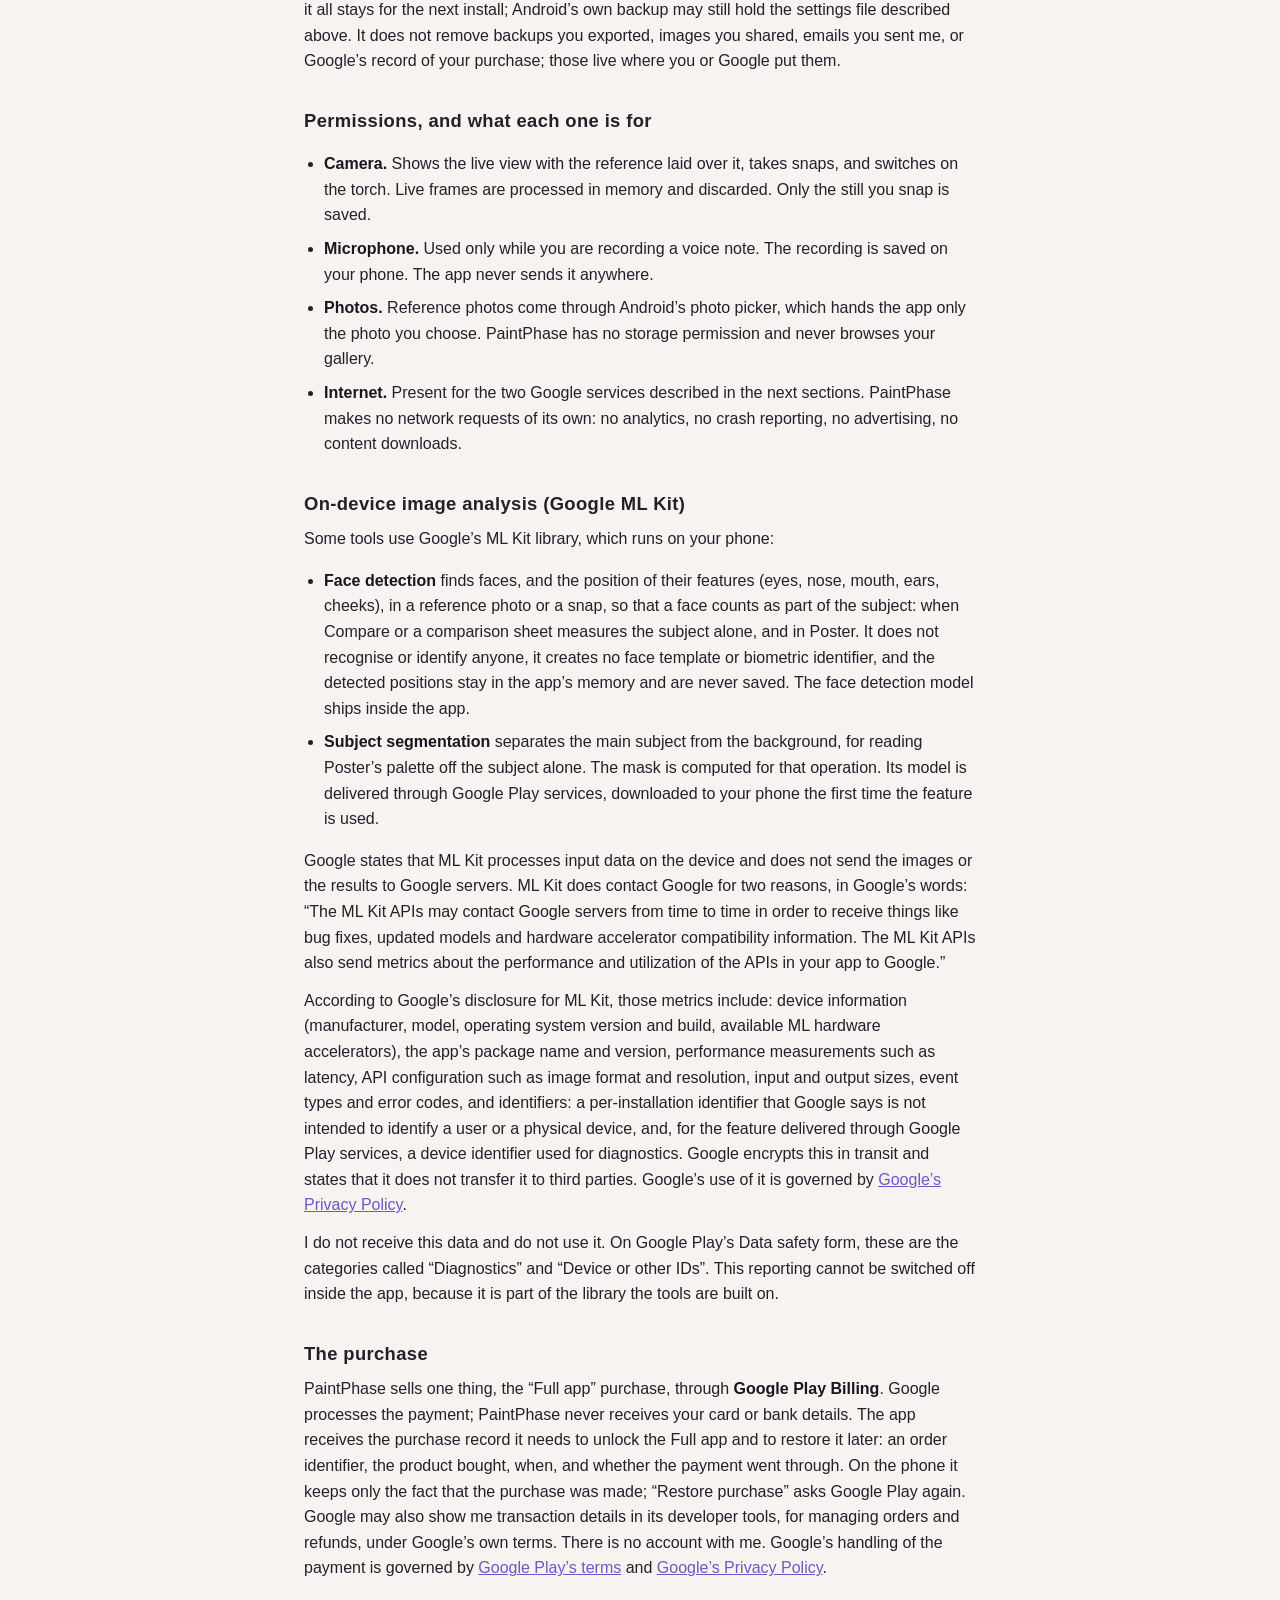
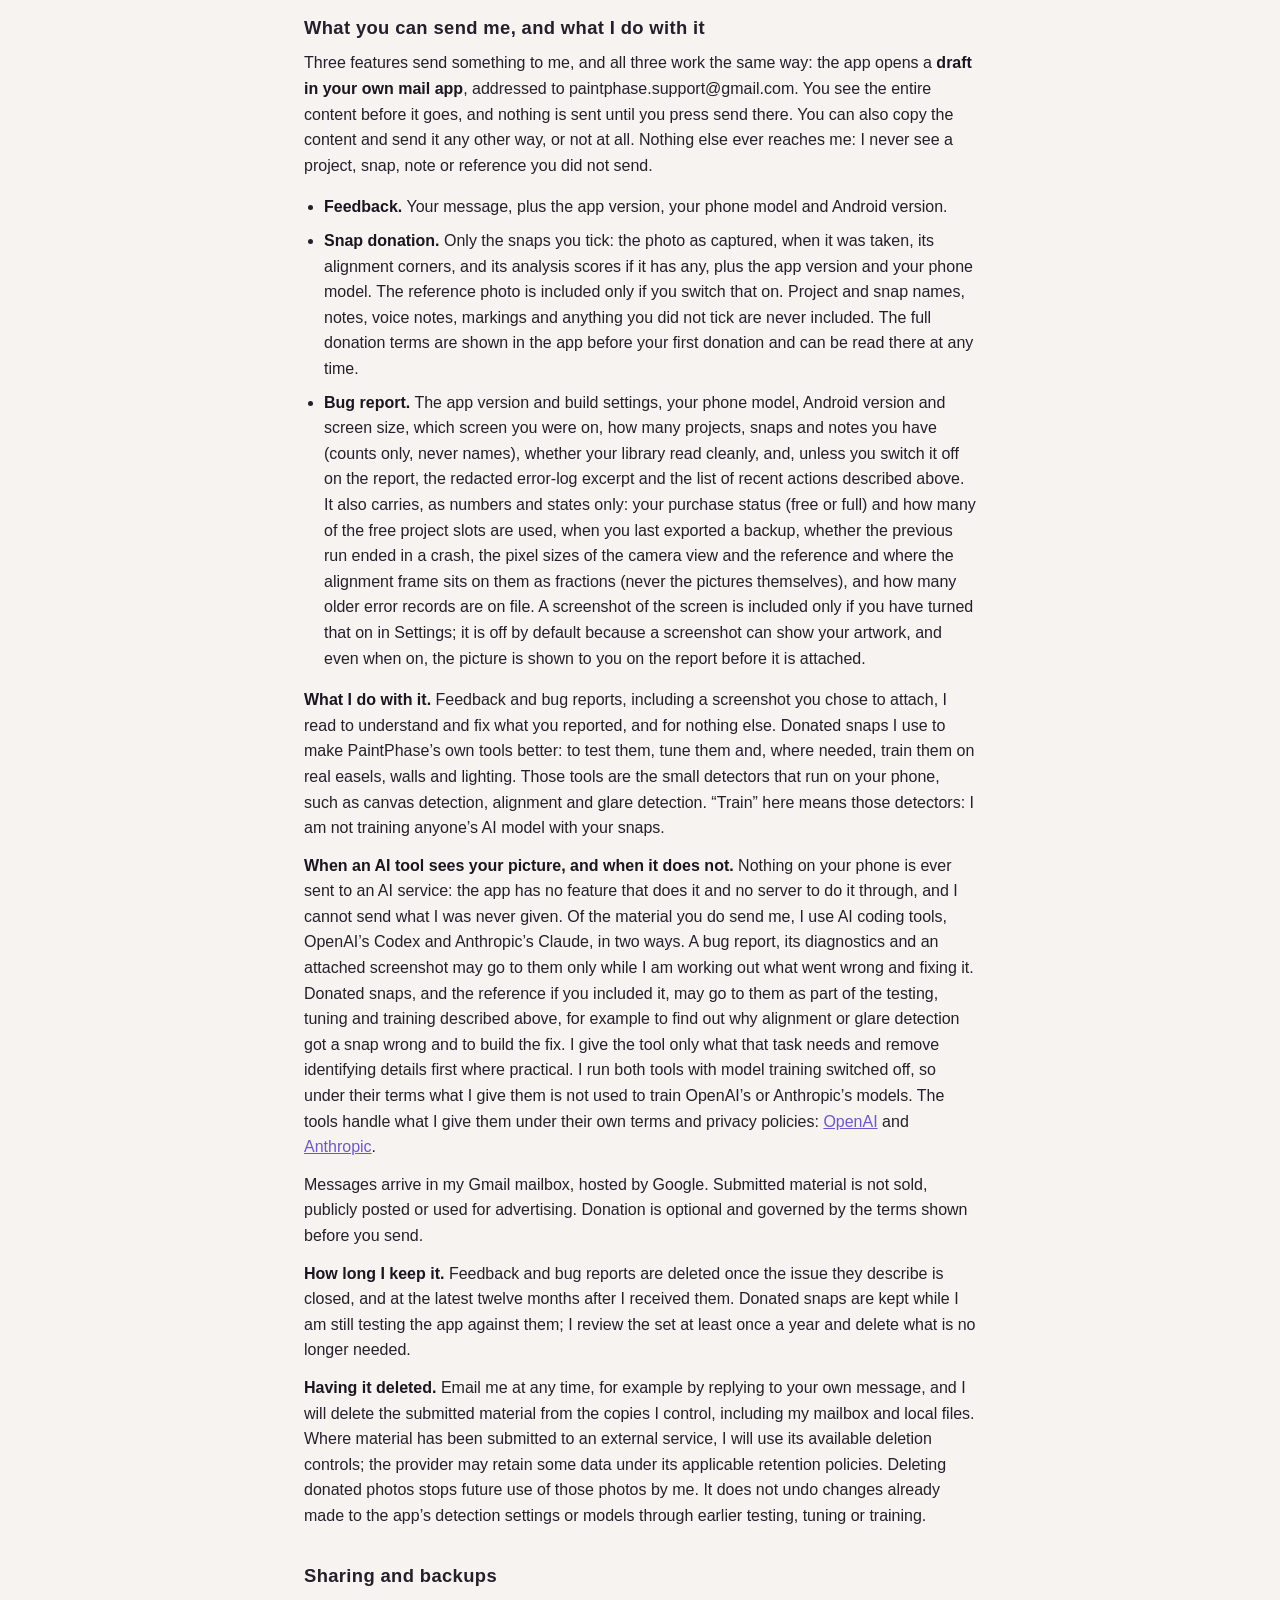
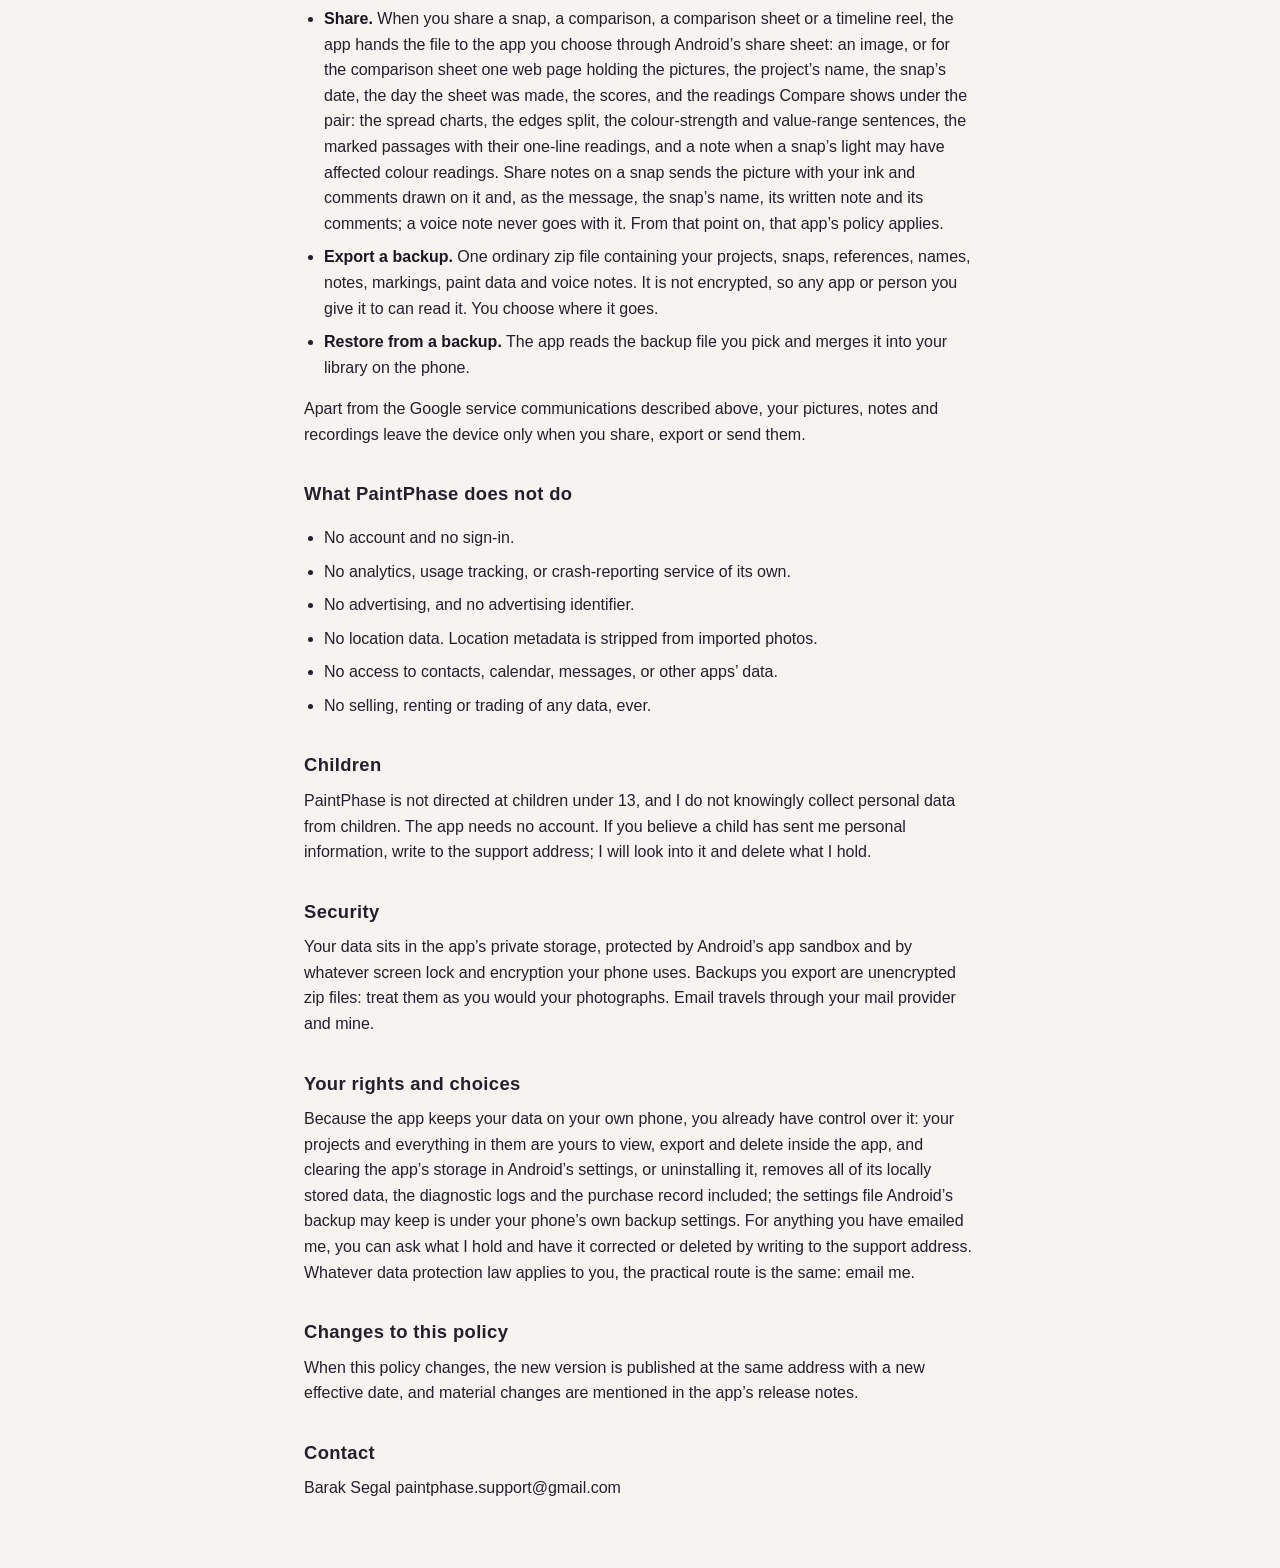
==== commit 4db7234f: "Privacy policy v10 (26 October 2026): the comparison sheet's readings in Share, Share notes' words, " ====
--- a/privacy.html
+++ b/privacy.html
@@ -28,7 +28,7 @@
 <body>
 <main>
 <h1>PaintPhase Privacy Policy</h1>
-<p><strong>Effective date: 23 October 2026</strong> (version 8)</p>
+<p><strong>Effective date: 26 October 2026</strong> (version 10)</p>
 <p>PaintPhase is an Android app for painters, made and published by <strong>Barak Segal</strong>, an individual developer based in Switzerland. This policy explains what the app does with your data. It covers the app with the package name <code>io.github.barakseg.paintphase</code>, as published on Google Play.</p>
 <p>If anything here is unclear, write to <strong>paintphase.support@gmail.com</strong>. A person reads it.</p>
 <h2>The short version</h2>
@@ -64,8 +64,8 @@
 <h2>On-device image analysis (Google ML Kit)</h2>
 <p>Some tools use Google&rsquo;s ML Kit library, which runs on your phone:</p>
 <ul>
-<li><strong>Face detection</strong> finds the position of facial features (eyes, nose, mouth, ears, cheeks) in a reference photo and in a snap, so that &ldquo;Subject align&rdquo; can line the reference up with what you painted. It does not recognise or identify anyone, it creates no face template or biometric identifier, and the detected positions are discarded once the alignment is computed. What the app keeps is the resulting alignment: four corner positions. The face detection model ships inside the app.</li>
-<li><strong>Subject segmentation</strong> separates the main subject from the background, for reading a palette off the subject alone and for measuring only the subject in Compare. The mask is computed for that operation. Its model is delivered through Google Play services, downloaded to your phone the first time the feature is used.</li>
+<li><strong>Face detection</strong> finds faces, and the position of their features (eyes, nose, mouth, ears, cheeks), in a reference photo or a snap, so that a face counts as part of the subject: when Compare or a comparison sheet measures the subject alone, and in Poster. It does not recognise or identify anyone, it creates no face template or biometric identifier, and the detected positions stay in the app&rsquo;s memory and are never saved. The face detection model ships inside the app.</li>
+<li><strong>Subject segmentation</strong> separates the main subject from the background, for reading Poster&rsquo;s palette off the subject alone. The mask is computed for that operation. Its model is delivered through Google Play services, downloaded to your phone the first time the feature is used.</li>
 </ul>
 <p>Google states that ML Kit processes input data on the device and does not send the images or the results to Google servers. ML Kit does contact Google for two reasons, in Google&rsquo;s words: &ldquo;The ML Kit APIs may contact Google servers from time to time in order to receive things like bug fixes, updated models and hardware accelerator compatibility information. The ML Kit APIs also send metrics about the performance and utilization of the APIs in your app to Google.&rdquo;</p>
 <p>According to Google&rsquo;s disclosure for ML Kit, those metrics include: device information (manufacturer, model, operating system version and build, available ML hardware accelerators), the app&rsquo;s package name and version, performance measurements such as latency, API configuration such as image format and resolution, input and output sizes, event types and error codes, and identifiers: a per-installation identifier that Google says is not intended to identify a user or a physical device, and, for the feature delivered through Google Play services, a device identifier used for diagnostics. Google encrypts this in transit and states that it does not transfer it to third parties. Google&rsquo;s use of it is governed by <a href="https://policies.google.com/privacy">Google&rsquo;s Privacy Policy</a>.</p>
@@ -75,7 +75,7 @@
 <h2>What you can send me, and what I do with it</h2>
 <p>Three features send something to me, and all three work the same way: the app opens a <strong>draft in your own mail app</strong>, addressed to paintphase.support@gmail.com. You see the entire content before it goes, and nothing is sent until you press send there. You can also copy the content and send it any other way, or not at all. Nothing else ever reaches me: I never see a project, snap, note or reference you did not send.</p>
 <ul>
-<li><strong>Feedback.</strong> Your message, plus your phone model and Android version.</li>
+<li><strong>Feedback.</strong> Your message, plus the app version, your phone model and Android version.</li>
 <li><strong>Snap donation.</strong> Only the snaps you tick: the photo as captured, when it was taken, its alignment corners, and its analysis scores if it has any, plus the app version and your phone model. The reference photo is included only if you switch that on. Project and snap names, notes, voice notes, markings and anything you did not tick are never included. The full donation terms are shown in the app before your first donation and can be read there at any time.</li>
 <li><strong>Bug report.</strong> The app version and build settings, your phone model, Android version and screen size, which screen you were on, how many projects, snaps and notes you have (counts only, never names), whether your library read cleanly, and, unless you switch it off on the report, the redacted error-log excerpt and the list of recent actions described above. It also carries, as numbers and states only: your purchase status (free or full) and how many of the free project slots are used, when you last exported a backup, whether the previous run ended in a crash, the pixel sizes of the camera view and the reference and where the alignment frame sits on them as fractions (never the pictures themselves), and how many older error records are on file. A screenshot of the screen is included only if you have turned that on in Settings; it is off by default because a screenshot can show your artwork, and even when on, the picture is shown to you on the report before it is attached.</li>
 </ul>
@@ -86,7 +86,7 @@
 <p><strong>Having it deleted.</strong> Email me at any time, for example by replying to your own message, and I will delete the submitted material from the copies I control, including my mailbox and local files. Where material has been submitted to an external service, I will use its available deletion controls; the provider may retain some data under its applicable retention policies. Deleting donated photos stops future use of those photos by me. It does not undo changes already made to the app&rsquo;s detection settings or models through earlier testing, tuning or training.</p>
 <h2>Sharing and backups</h2>
 <ul>
-<li><strong>Share.</strong> When you share a snap, a comparison, a comparison sheet or a timeline reel, the app hands the file to the app you choose through Android&rsquo;s share sheet: an image, or for the comparison sheet one web page holding the pictures, the project&rsquo;s name, the snap&rsquo;s date, the day the sheet was made and the scores. From that point on, that app&rsquo;s policy applies.</li>
+<li><strong>Share.</strong> When you share a snap, a comparison, a comparison sheet or a timeline reel, the app hands the file to the app you choose through Android&rsquo;s share sheet: an image, or for the comparison sheet one web page holding the pictures, the project&rsquo;s name, the snap&rsquo;s date, the day the sheet was made, the scores, and the readings Compare shows under the pair: the spread charts, the edges split, the colour-strength and value-range sentences, the marked passages with their one-line readings, and a note when a snap&rsquo;s light may have affected colour readings. Share notes on a snap sends the picture with your ink and comments drawn on it and, as the message, the snap&rsquo;s name, its written note and its comments; a voice note never goes with it. From that point on, that app&rsquo;s policy applies.</li>
 <li><strong>Export a backup.</strong> One ordinary zip file containing your projects, snaps, references, names, notes, markings, paint data and voice notes. It is not encrypted, so any app or person you give it to can read it. You choose where it goes.</li>
 <li><strong>Restore from a backup.</strong> The app reads the backup file you pick and merges it into your library on the phone.</li>
 </ul>
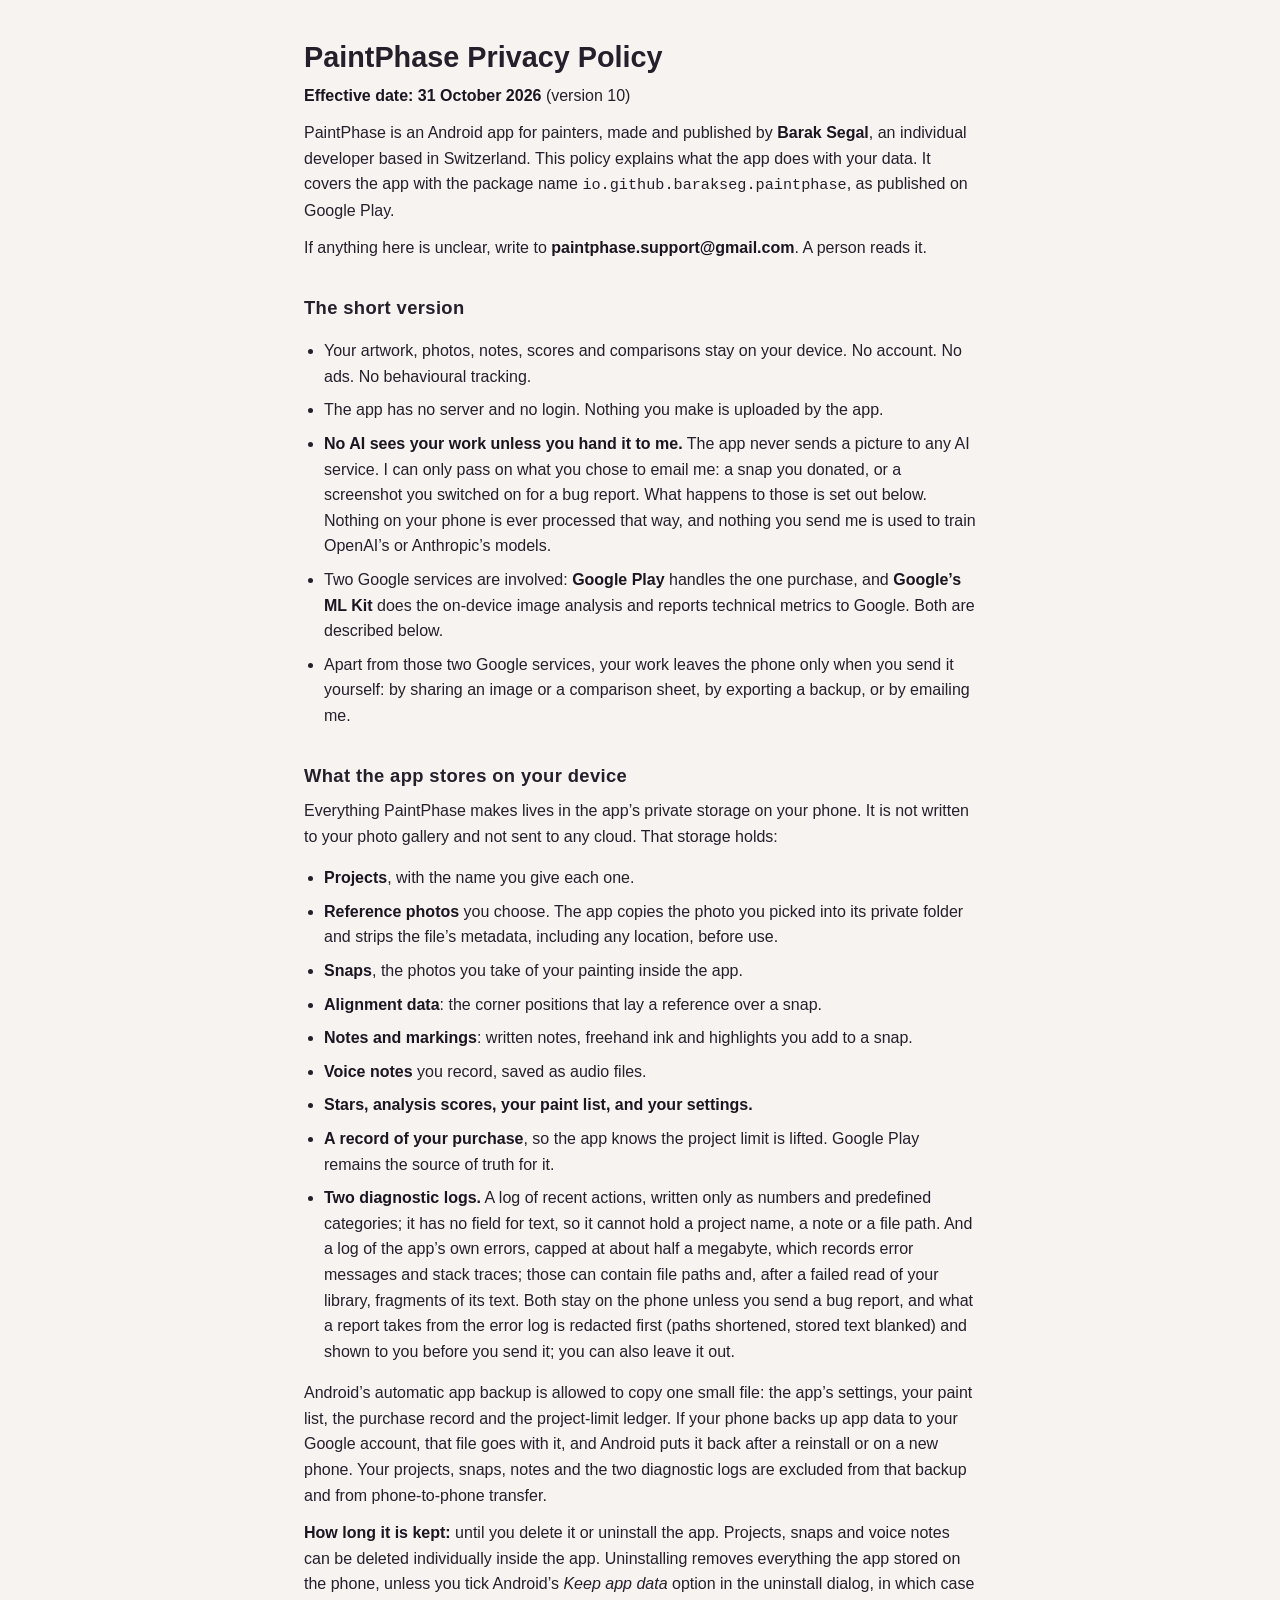
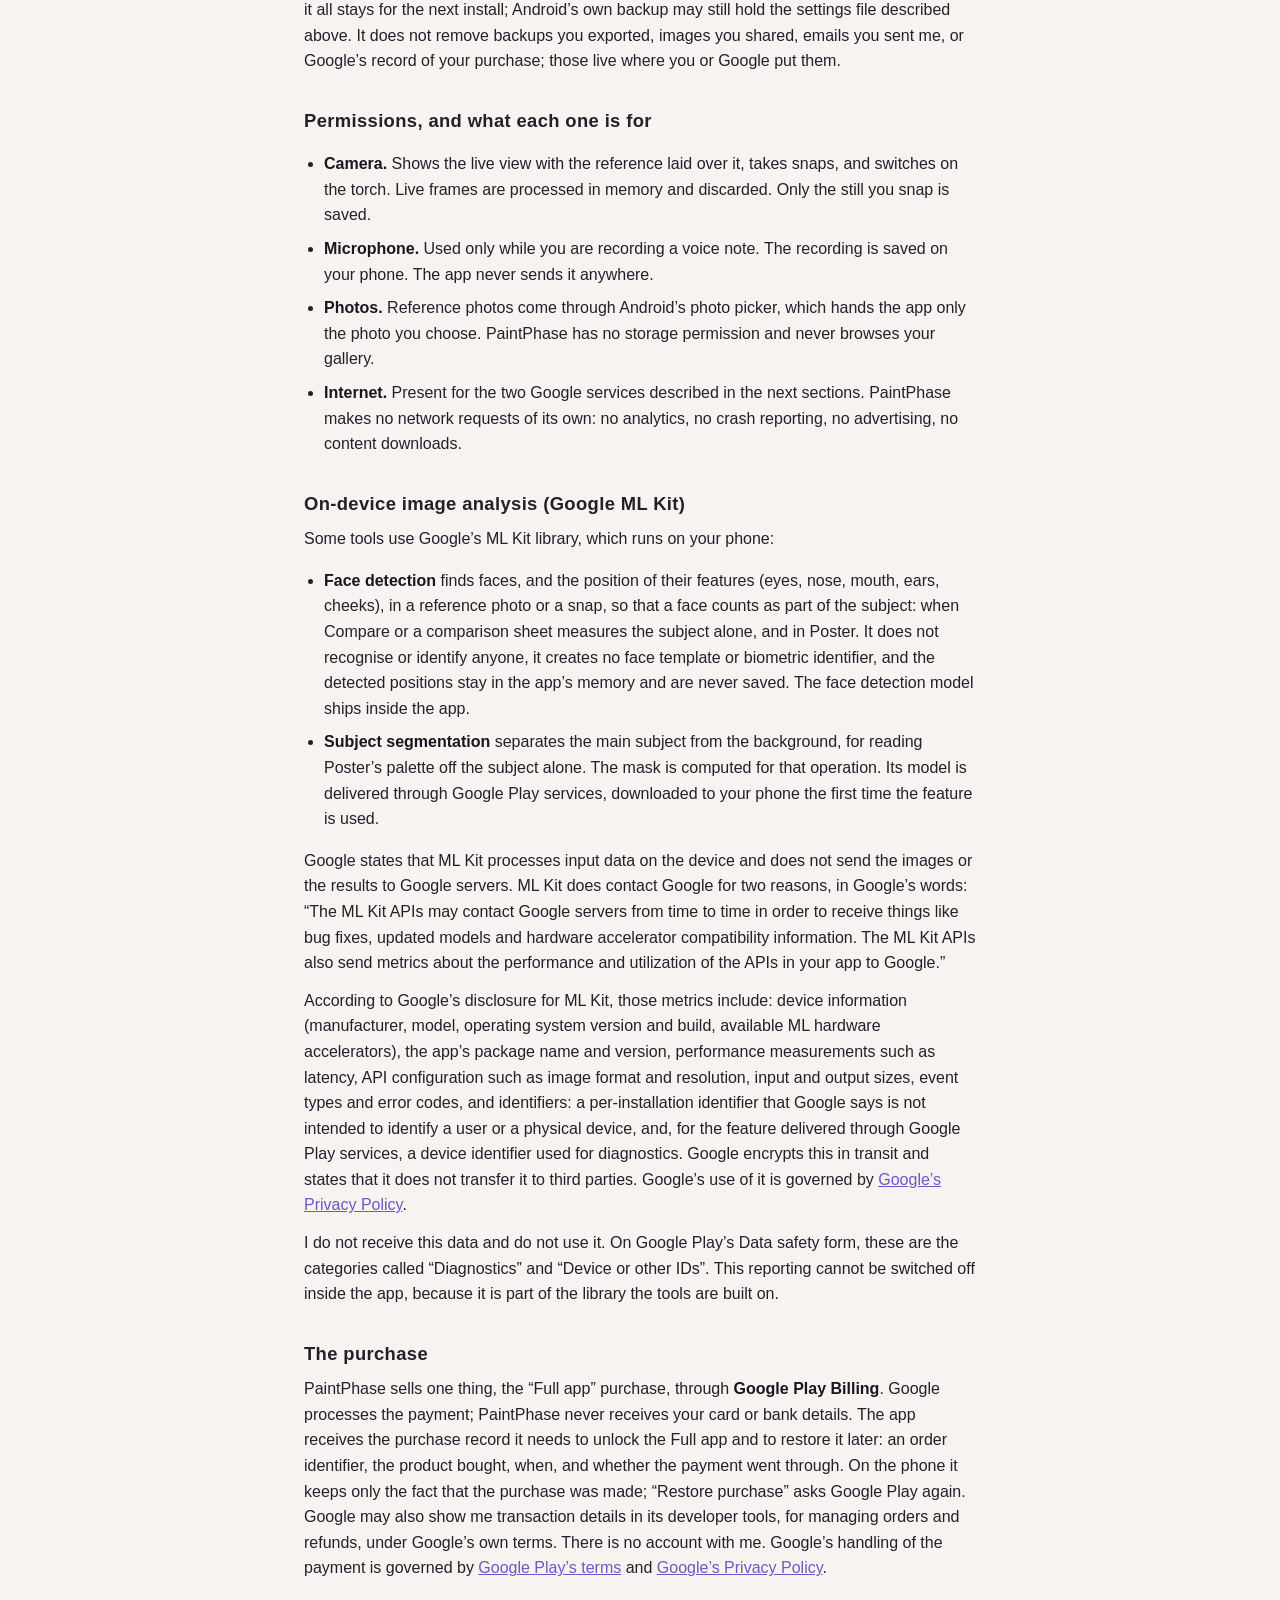
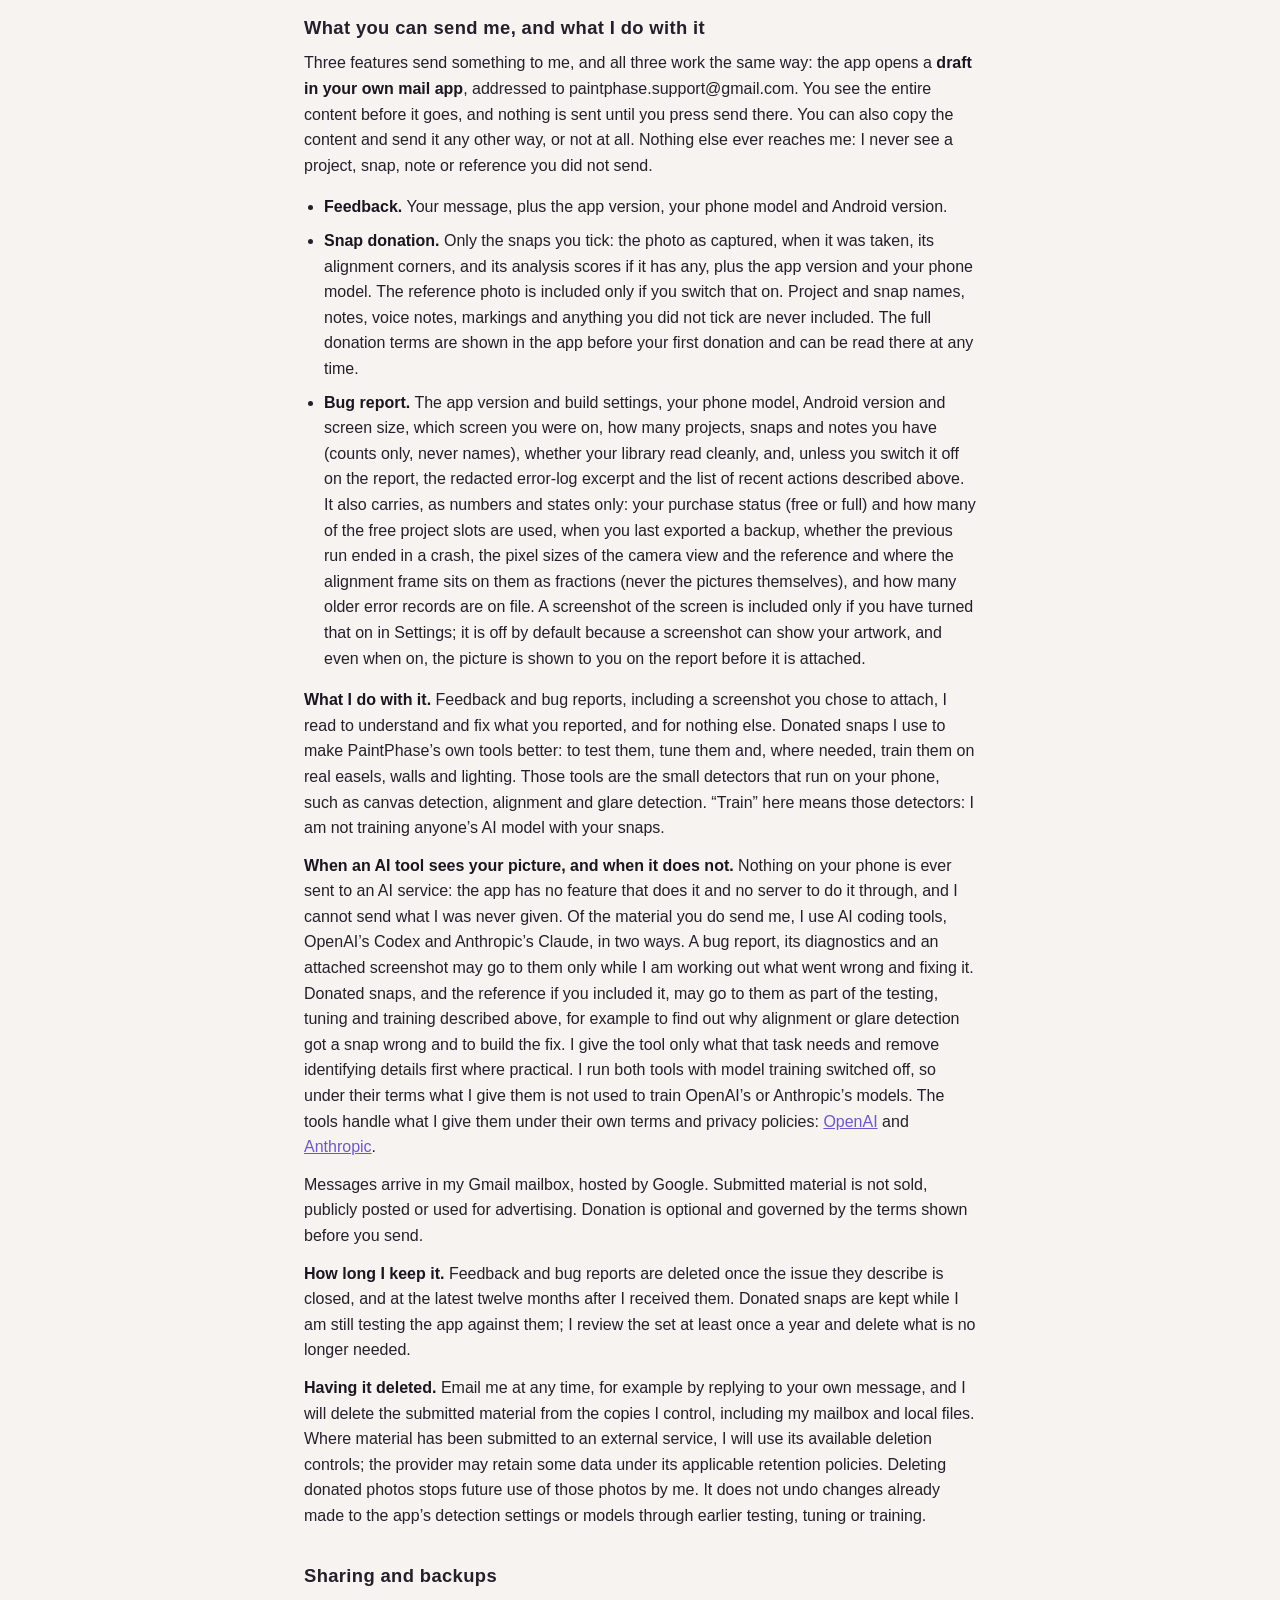
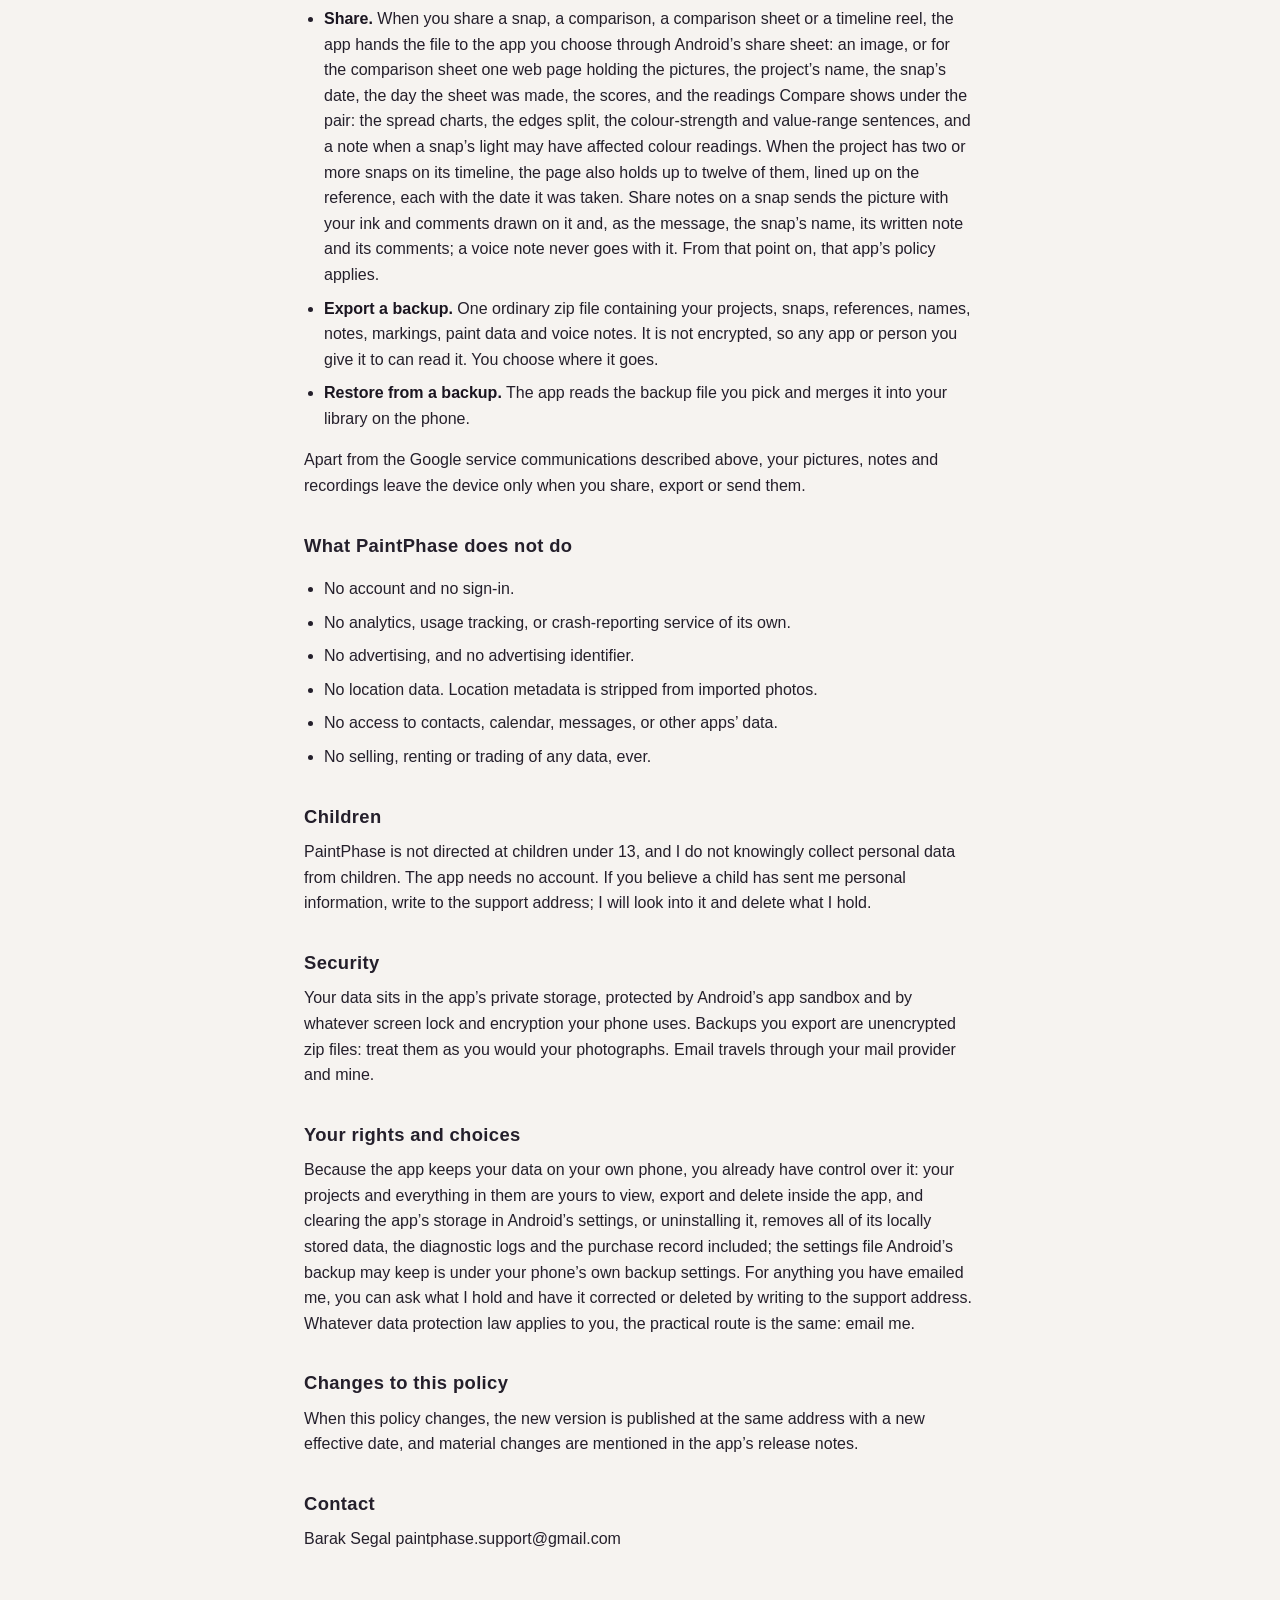
==== commit e8fa2b8d: "Privacy policy v10 (31 October 2026): the Analysis sheet's Timeline card, and no marked passages The" ====
--- a/privacy.html
+++ b/privacy.html
@@ -28,7 +28,7 @@
 <body>
 <main>
 <h1>PaintPhase Privacy Policy</h1>
-<p><strong>Effective date: 26 October 2026</strong> (version 10)</p>
+<p><strong>Effective date: 31 October 2026</strong> (version 10)</p>
 <p>PaintPhase is an Android app for painters, made and published by <strong>Barak Segal</strong>, an individual developer based in Switzerland. This policy explains what the app does with your data. It covers the app with the package name <code>io.github.barakseg.paintphase</code>, as published on Google Play.</p>
 <p>If anything here is unclear, write to <strong>paintphase.support@gmail.com</strong>. A person reads it.</p>
 <h2>The short version</h2>
@@ -86,7 +86,7 @@
 <p><strong>Having it deleted.</strong> Email me at any time, for example by replying to your own message, and I will delete the submitted material from the copies I control, including my mailbox and local files. Where material has been submitted to an external service, I will use its available deletion controls; the provider may retain some data under its applicable retention policies. Deleting donated photos stops future use of those photos by me. It does not undo changes already made to the app&rsquo;s detection settings or models through earlier testing, tuning or training.</p>
 <h2>Sharing and backups</h2>
 <ul>
-<li><strong>Share.</strong> When you share a snap, a comparison, a comparison sheet or a timeline reel, the app hands the file to the app you choose through Android&rsquo;s share sheet: an image, or for the comparison sheet one web page holding the pictures, the project&rsquo;s name, the snap&rsquo;s date, the day the sheet was made, the scores, and the readings Compare shows under the pair: the spread charts, the edges split, the colour-strength and value-range sentences, the marked passages with their one-line readings, and a note when a snap&rsquo;s light may have affected colour readings. Share notes on a snap sends the picture with your ink and comments drawn on it and, as the message, the snap&rsquo;s name, its written note and its comments; a voice note never goes with it. From that point on, that app&rsquo;s policy applies.</li>
+<li><strong>Share.</strong> When you share a snap, a comparison, a comparison sheet or a timeline reel, the app hands the file to the app you choose through Android&rsquo;s share sheet: an image, or for the comparison sheet one web page holding the pictures, the project&rsquo;s name, the snap&rsquo;s date, the day the sheet was made, the scores, and the readings Compare shows under the pair: the spread charts, the edges split, the colour-strength and value-range sentences, and a note when a snap&rsquo;s light may have affected colour readings. When the project has two or more snaps on its timeline, the page also holds up to twelve of them, lined up on the reference, each with the date it was taken. Share notes on a snap sends the picture with your ink and comments drawn on it and, as the message, the snap&rsquo;s name, its written note and its comments; a voice note never goes with it. From that point on, that app&rsquo;s policy applies.</li>
 <li><strong>Export a backup.</strong> One ordinary zip file containing your projects, snaps, references, names, notes, markings, paint data and voice notes. It is not encrypted, so any app or person you give it to can read it. You choose where it goes.</li>
 <li><strong>Restore from a backup.</strong> The app reads the backup file you pick and merges it into your library on the phone.</li>
 </ul>
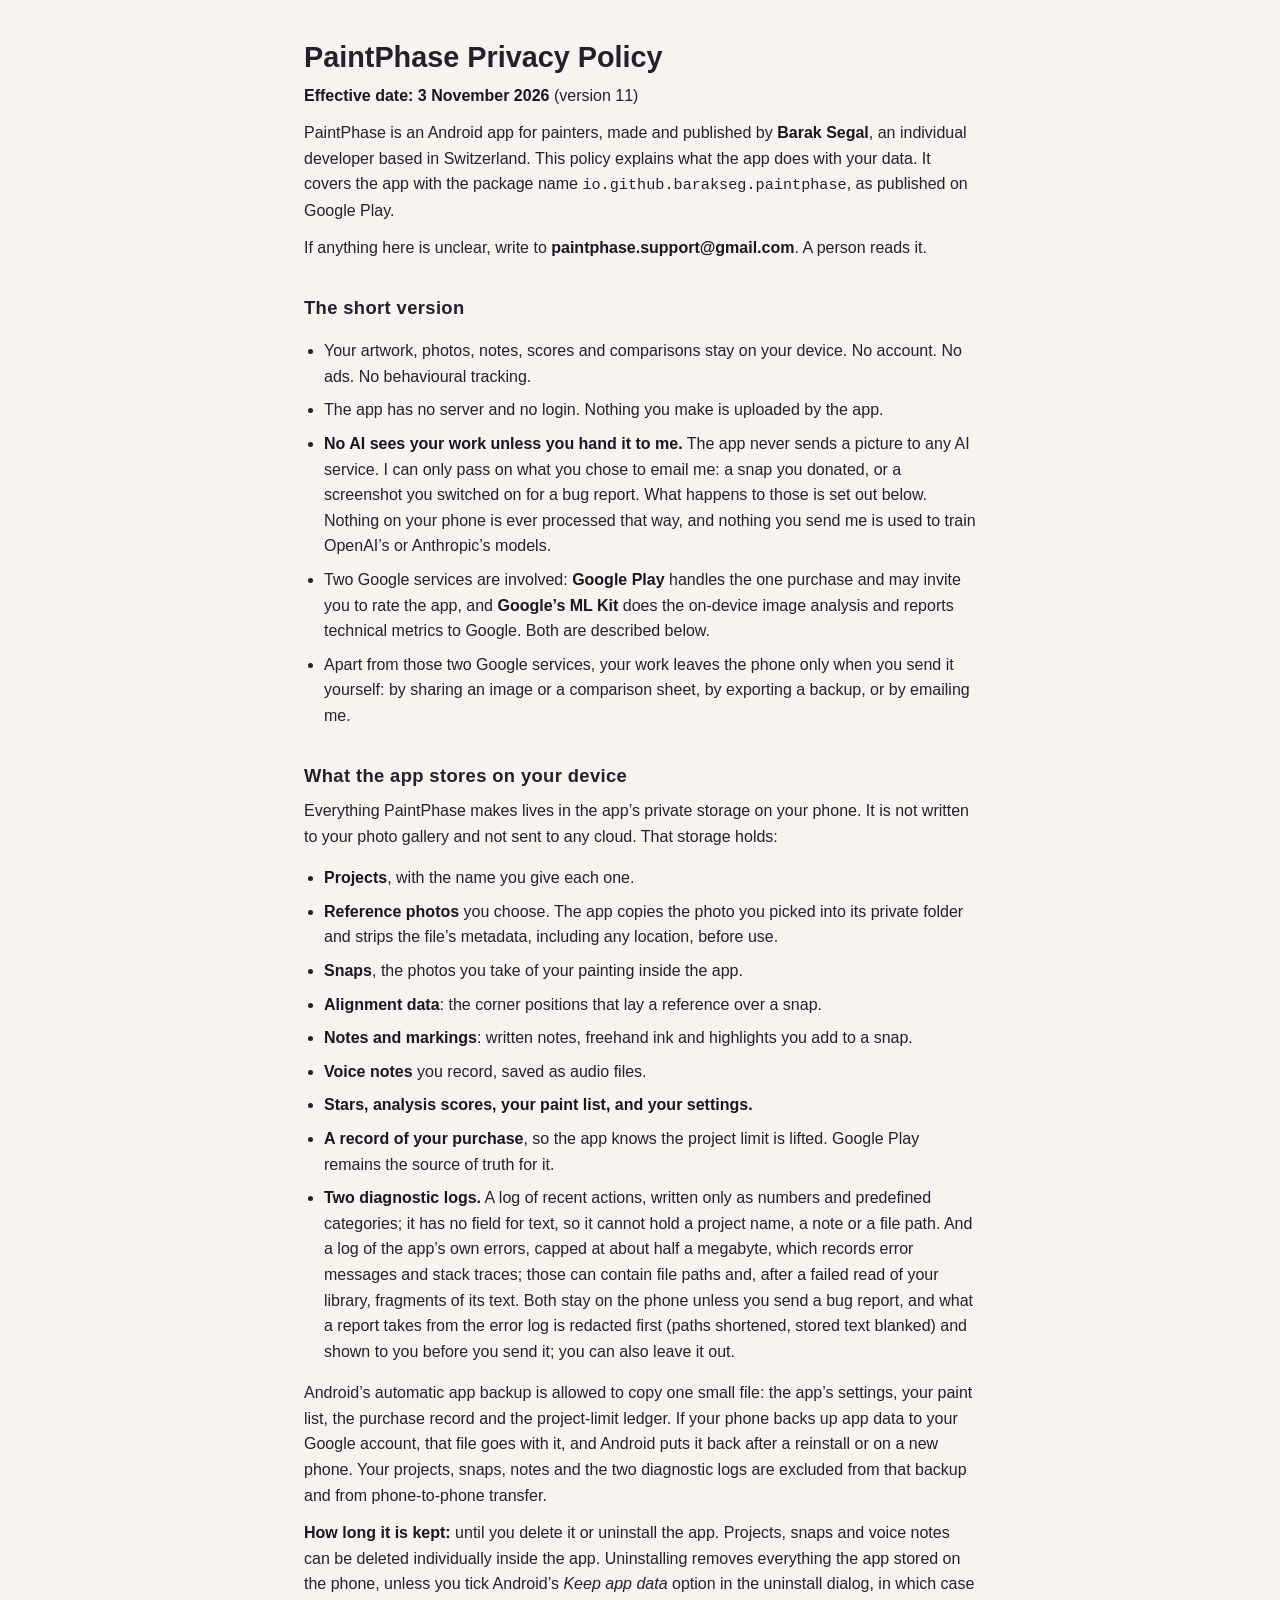
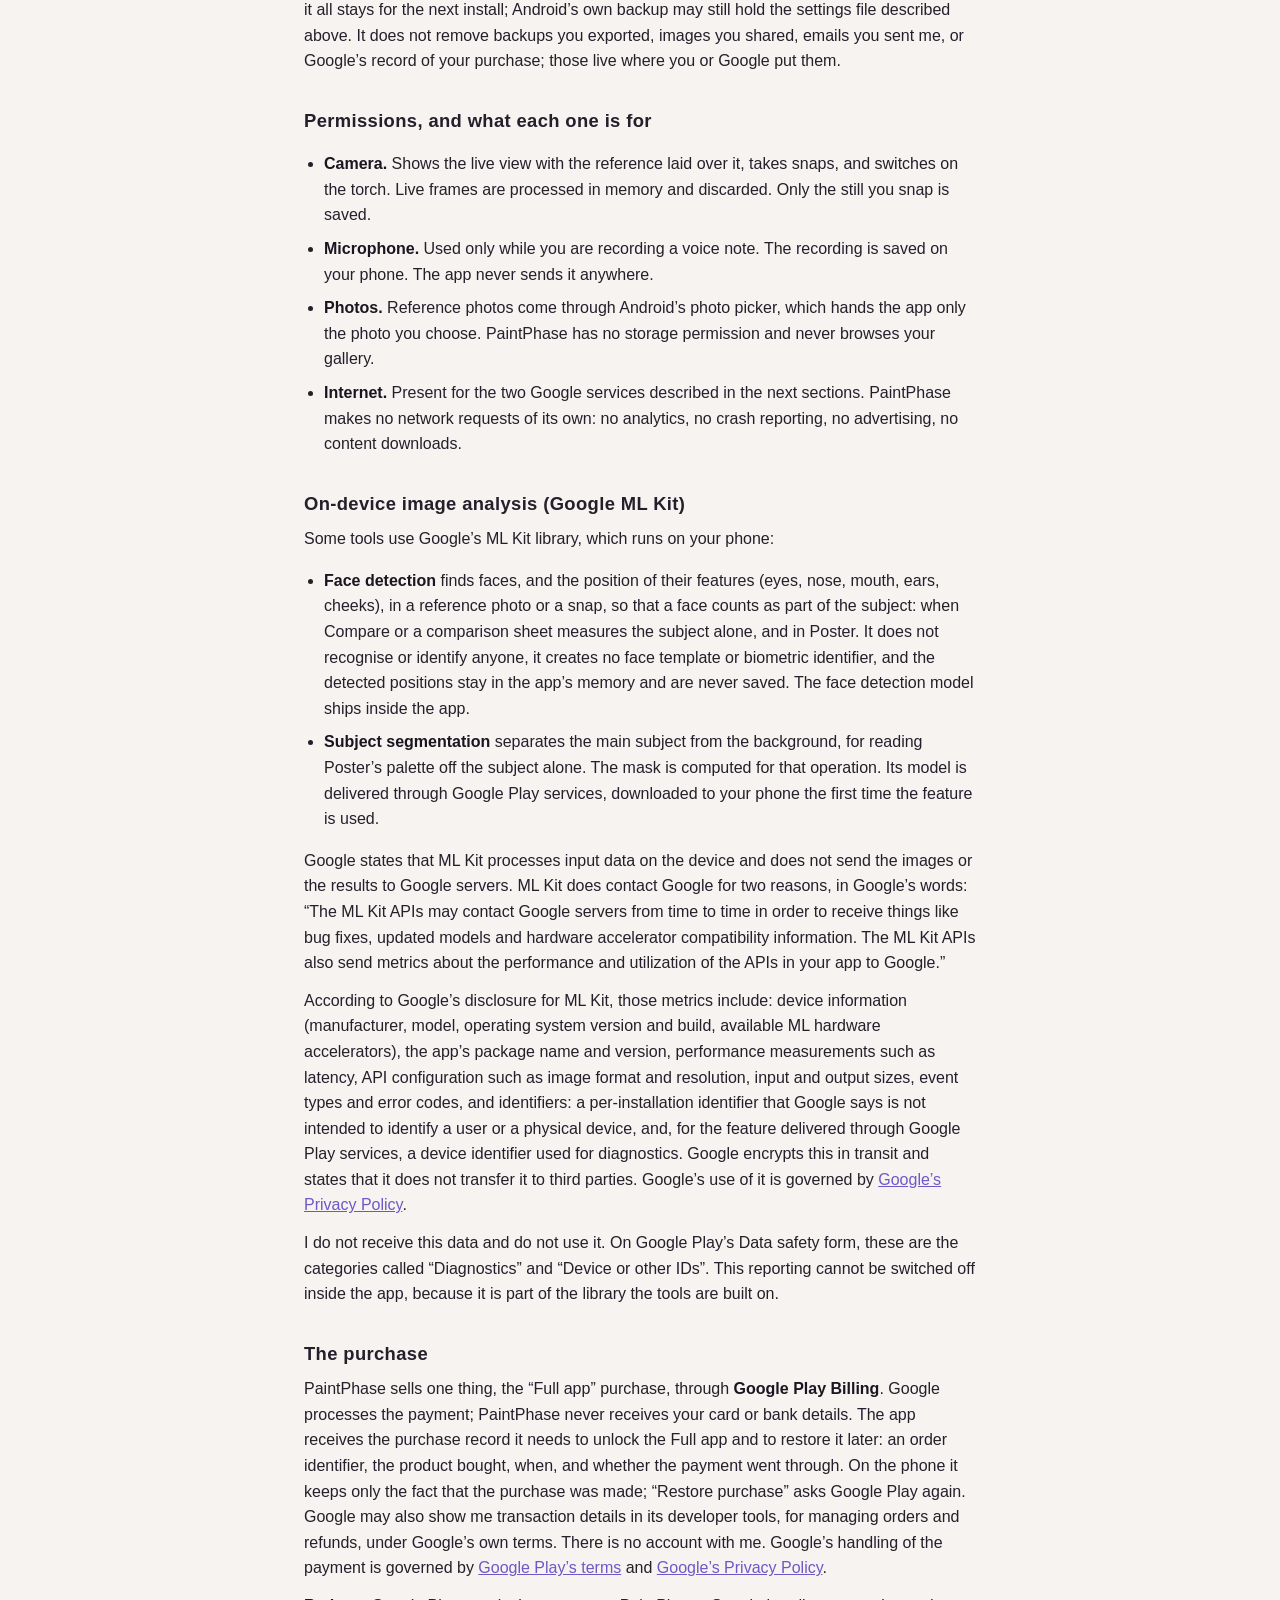
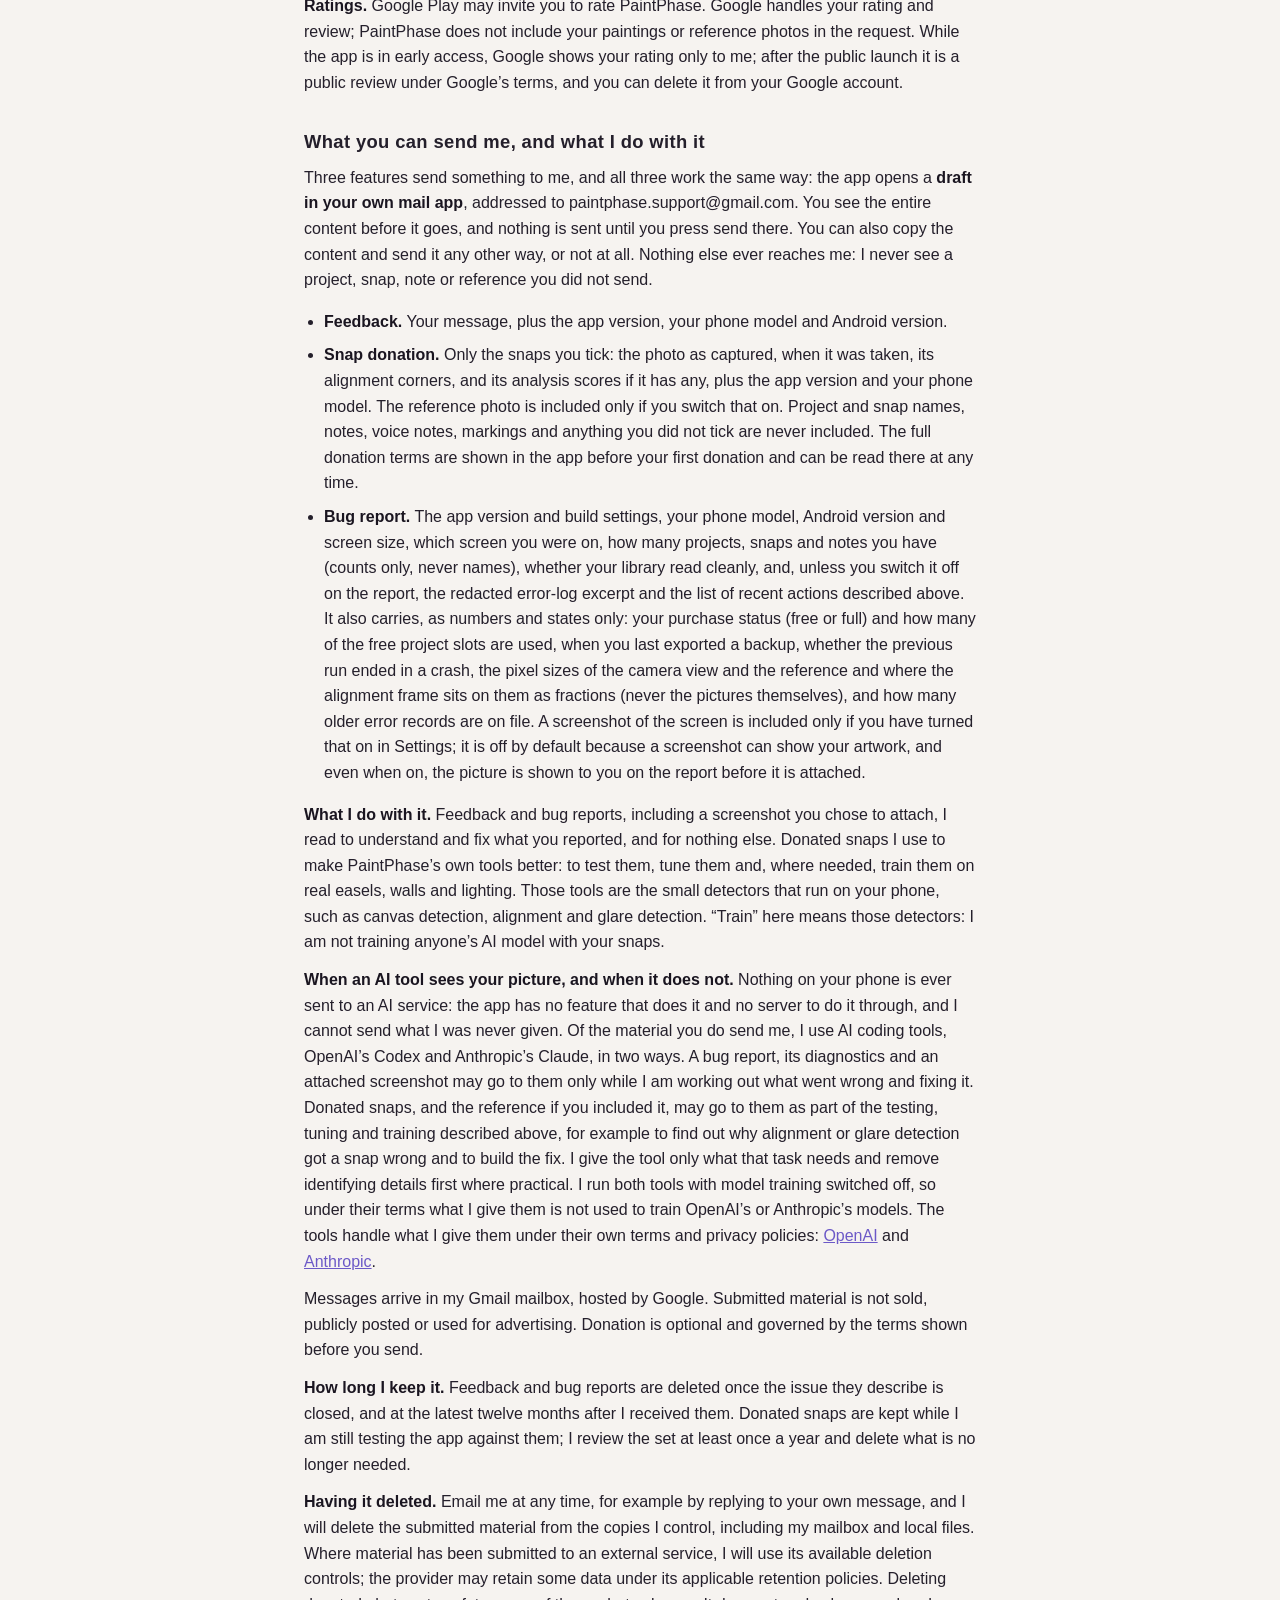
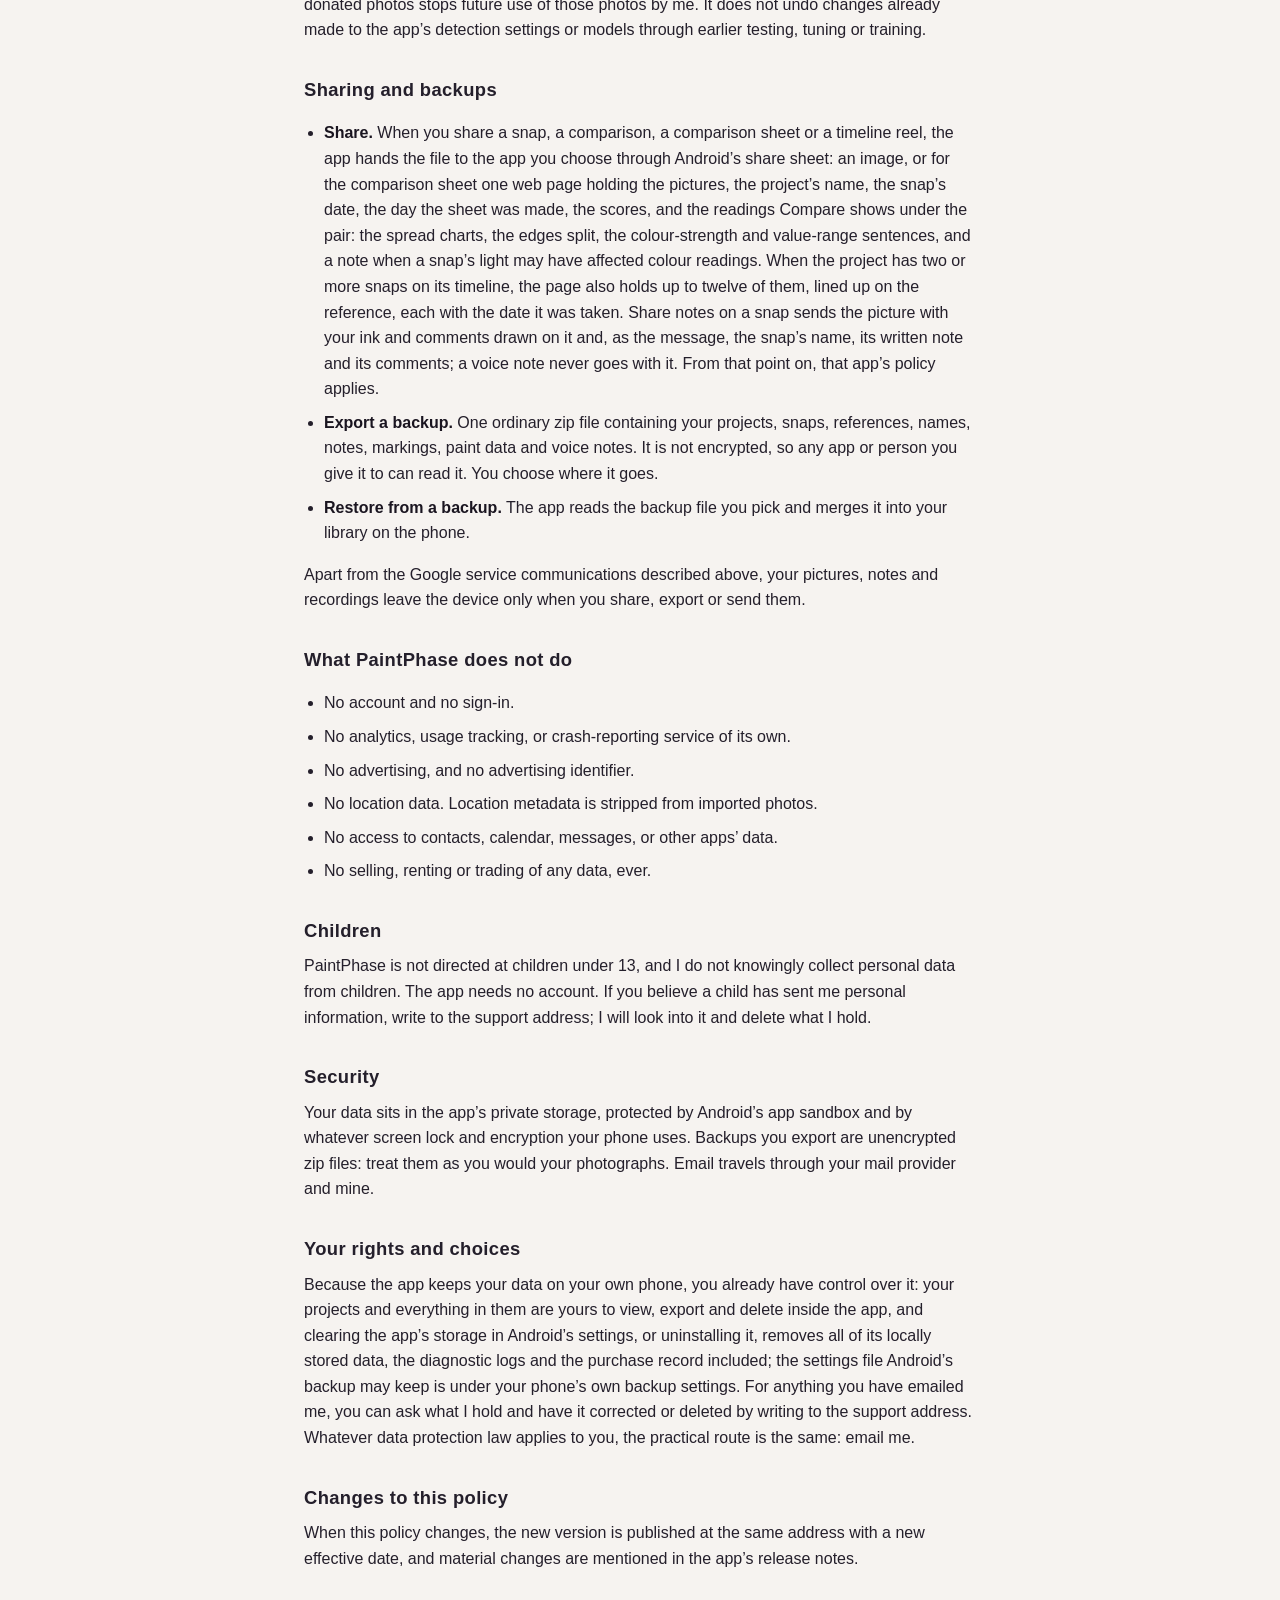
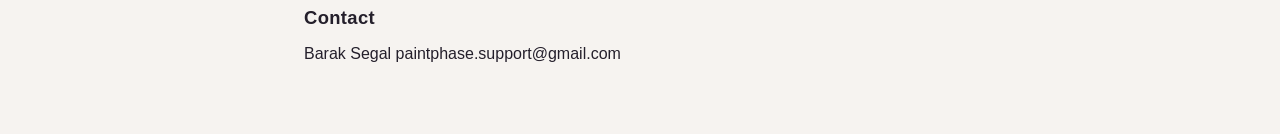
==== commit 30a31e69: "Privacy policy v11 (3 November 2026): Google Play may invite you to rate the app" ====
--- a/privacy.html
+++ b/privacy.html
@@ -28,7 +28,7 @@
 <body>
 <main>
 <h1>PaintPhase Privacy Policy</h1>
-<p><strong>Effective date: 31 October 2026</strong> (version 10)</p>
+<p><strong>Effective date: 3 November 2026</strong> (version 11)</p>
 <p>PaintPhase is an Android app for painters, made and published by <strong>Barak Segal</strong>, an individual developer based in Switzerland. This policy explains what the app does with your data. It covers the app with the package name <code>io.github.barakseg.paintphase</code>, as published on Google Play.</p>
 <p>If anything here is unclear, write to <strong>paintphase.support@gmail.com</strong>. A person reads it.</p>
 <h2>The short version</h2>
@@ -36,7 +36,7 @@
 <li>Your artwork, photos, notes, scores and comparisons stay on your device. No account. No ads. No behavioural tracking.</li>
 <li>The app has no server and no login. Nothing you make is uploaded by the app.</li>
 <li><strong>No AI sees your work unless you hand it to me.</strong> The app never sends a picture to any AI service. I can only pass on what you chose to email me: a snap you donated, or a screenshot you switched on for a bug report. What happens to those is set out below. Nothing on your phone is ever processed that way, and nothing you send me is used to train OpenAI&rsquo;s or Anthropic&rsquo;s models.</li>
-<li>Two Google services are involved: <strong>Google Play</strong> handles the one purchase, and <strong>Google&rsquo;s ML Kit</strong> does the on-device image analysis and reports technical metrics to Google. Both are described below.</li>
+<li>Two Google services are involved: <strong>Google Play</strong> handles the one purchase and may invite you to rate the app, and <strong>Google&rsquo;s ML Kit</strong> does the on-device image analysis and reports technical metrics to Google. Both are described below.</li>
 <li>Apart from those two Google services, your work leaves the phone only when you send it yourself: by sharing an image or a comparison sheet, by exporting a backup, or by emailing me.</li>
 </ul>
 <h2>What the app stores on your device</h2>
@@ -72,6 +72,7 @@
 <p>I do not receive this data and do not use it. On Google Play&rsquo;s Data safety form, these are the categories called &ldquo;Diagnostics&rdquo; and &ldquo;Device or other IDs&rdquo;. This reporting cannot be switched off inside the app, because it is part of the library the tools are built on.</p>
 <h2>The purchase</h2>
 <p>PaintPhase sells one thing, the &ldquo;Full app&rdquo; purchase, through <strong>Google Play Billing</strong>. Google processes the payment; PaintPhase never receives your card or bank details. The app receives the purchase record it needs to unlock the Full app and to restore it later: an order identifier, the product bought, when, and whether the payment went through. On the phone it keeps only the fact that the purchase was made; &ldquo;Restore purchase&rdquo; asks Google Play again. Google may also show me transaction details in its developer tools, for managing orders and refunds, under Google&rsquo;s own terms. There is no account with me. Google&rsquo;s handling of the payment is governed by <a href="https://play.google.com/about/play-terms/">Google Play&rsquo;s terms</a> and <a href="https://policies.google.com/privacy">Google&rsquo;s Privacy Policy</a>.</p>
+<p><strong>Ratings.</strong> Google Play may invite you to rate PaintPhase. Google handles your rating and review; PaintPhase does not include your paintings or reference photos in the request. While the app is in early access, Google shows your rating only to me; after the public launch it is a public review under Google&rsquo;s terms, and you can delete it from your Google account.</p>
 <h2>What you can send me, and what I do with it</h2>
 <p>Three features send something to me, and all three work the same way: the app opens a <strong>draft in your own mail app</strong>, addressed to paintphase.support@gmail.com. You see the entire content before it goes, and nothing is sent until you press send there. You can also copy the content and send it any other way, or not at all. Nothing else ever reaches me: I never see a project, snap, note or reference you did not send.</p>
 <ul>
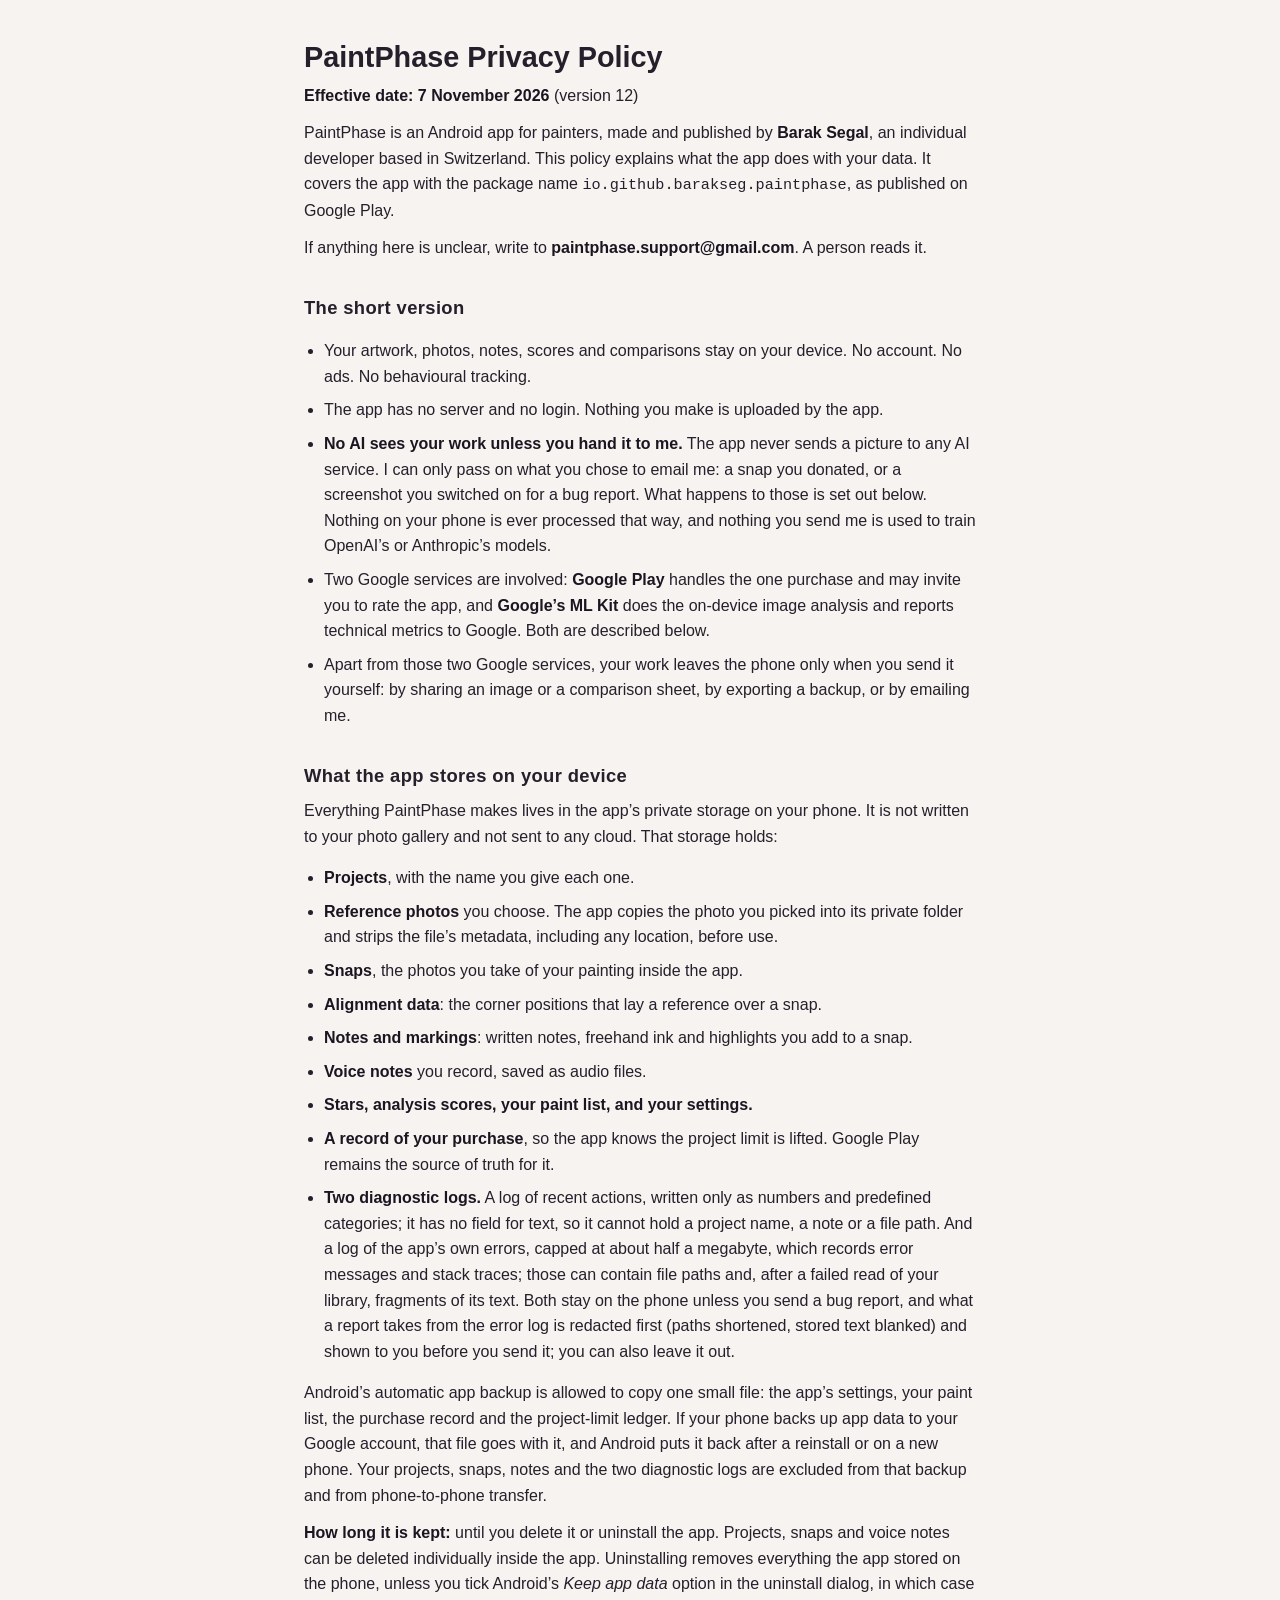
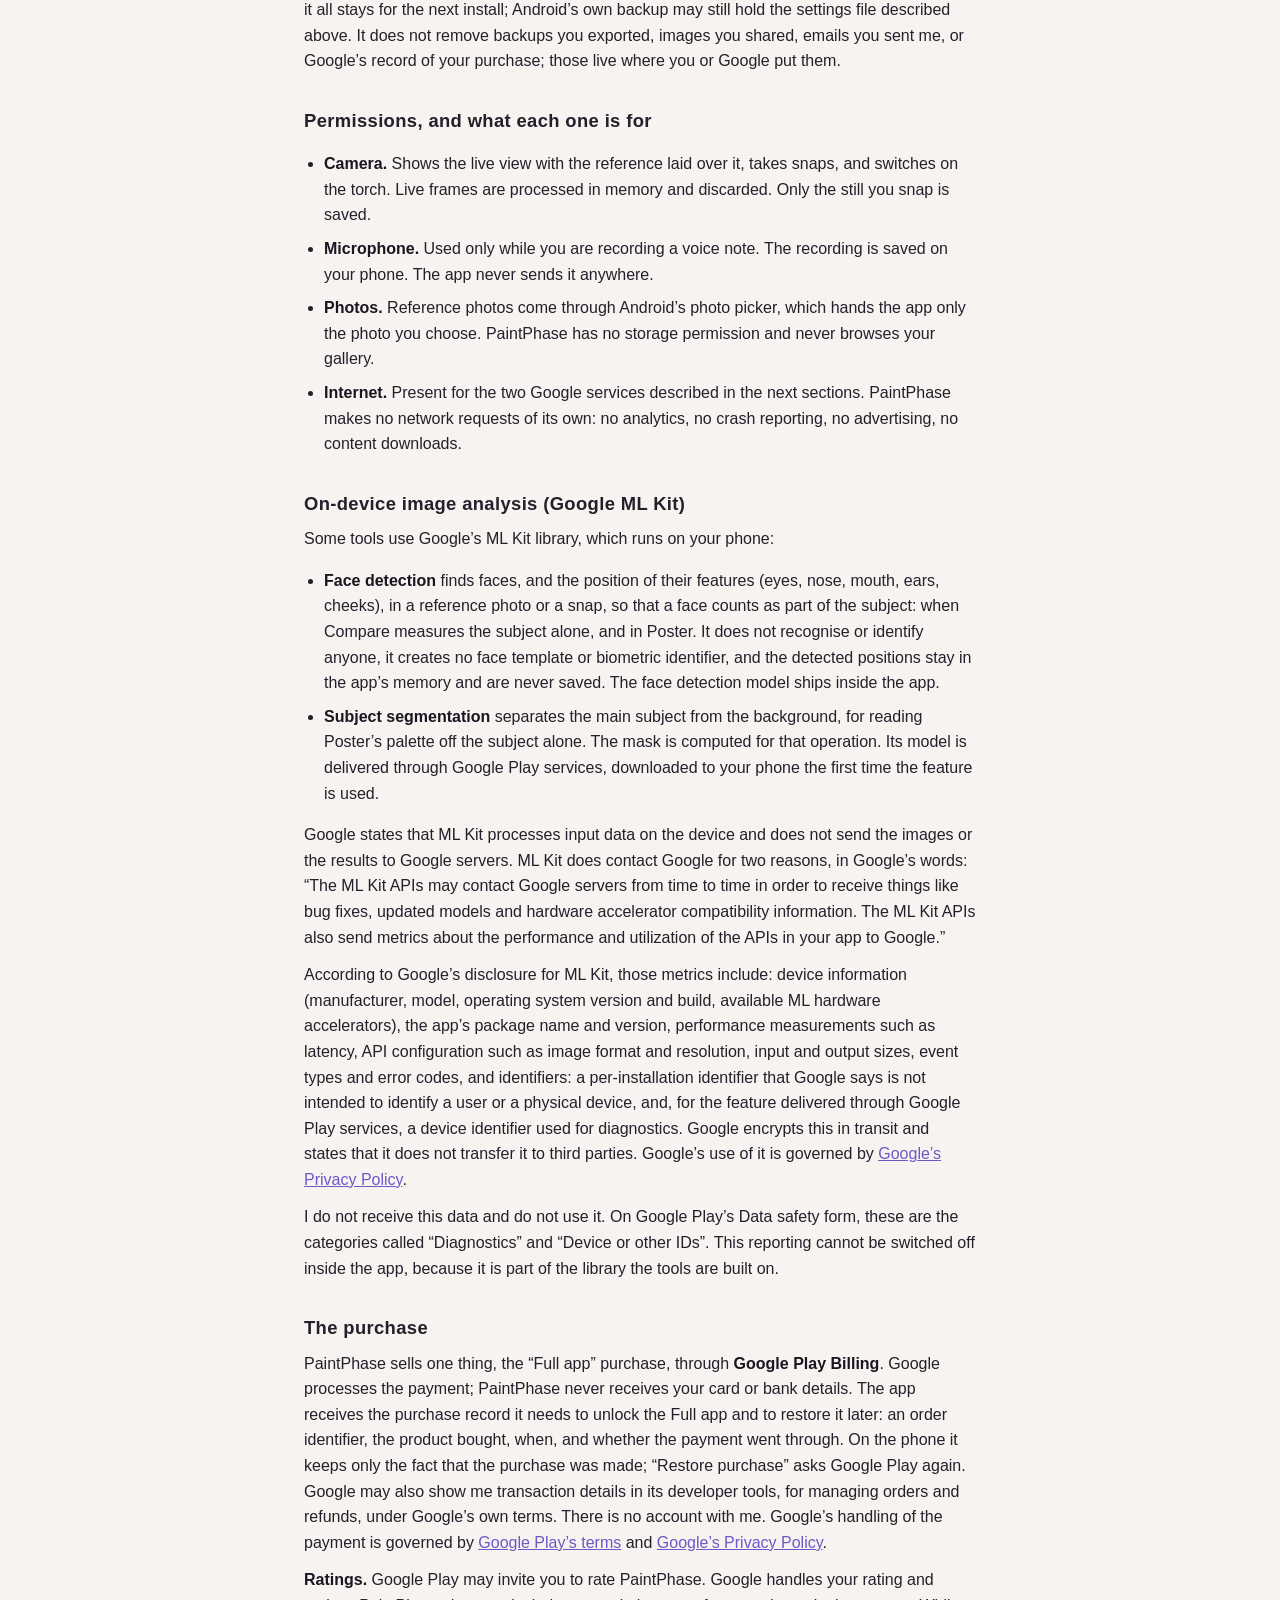
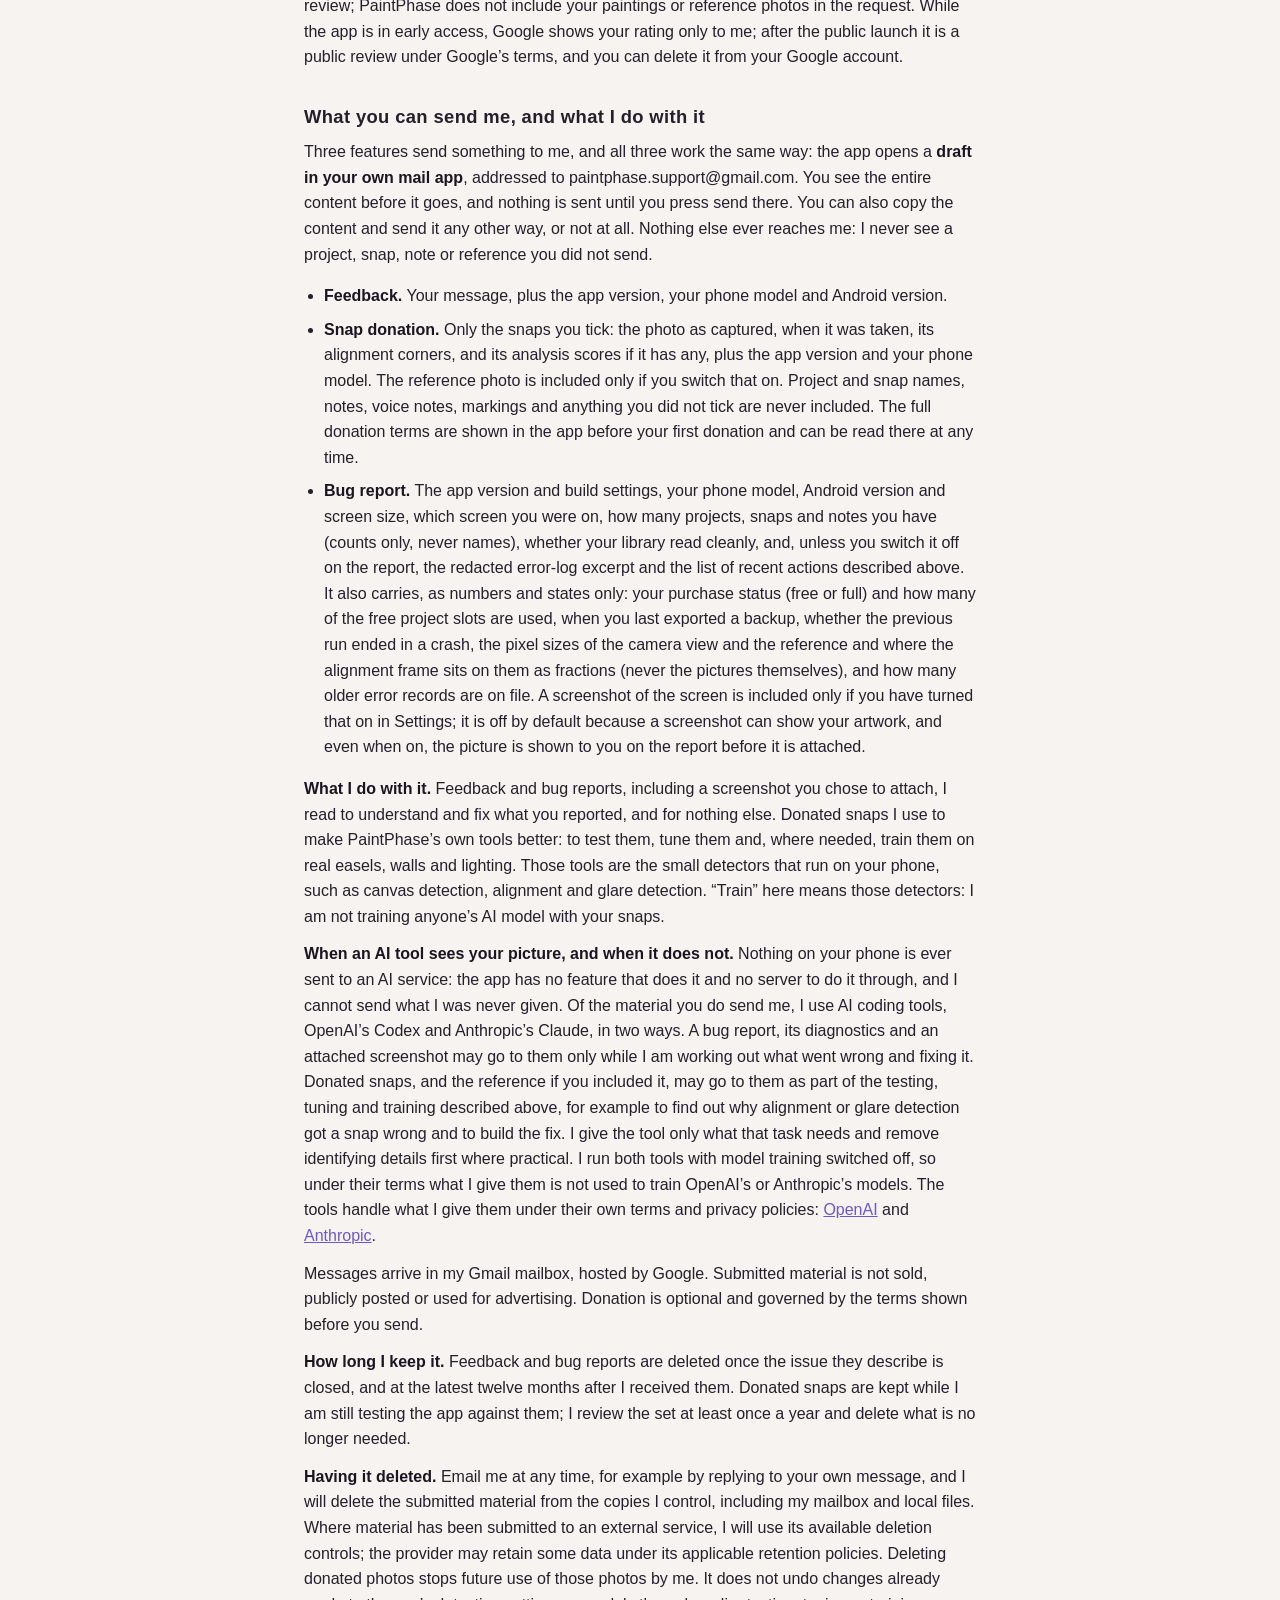
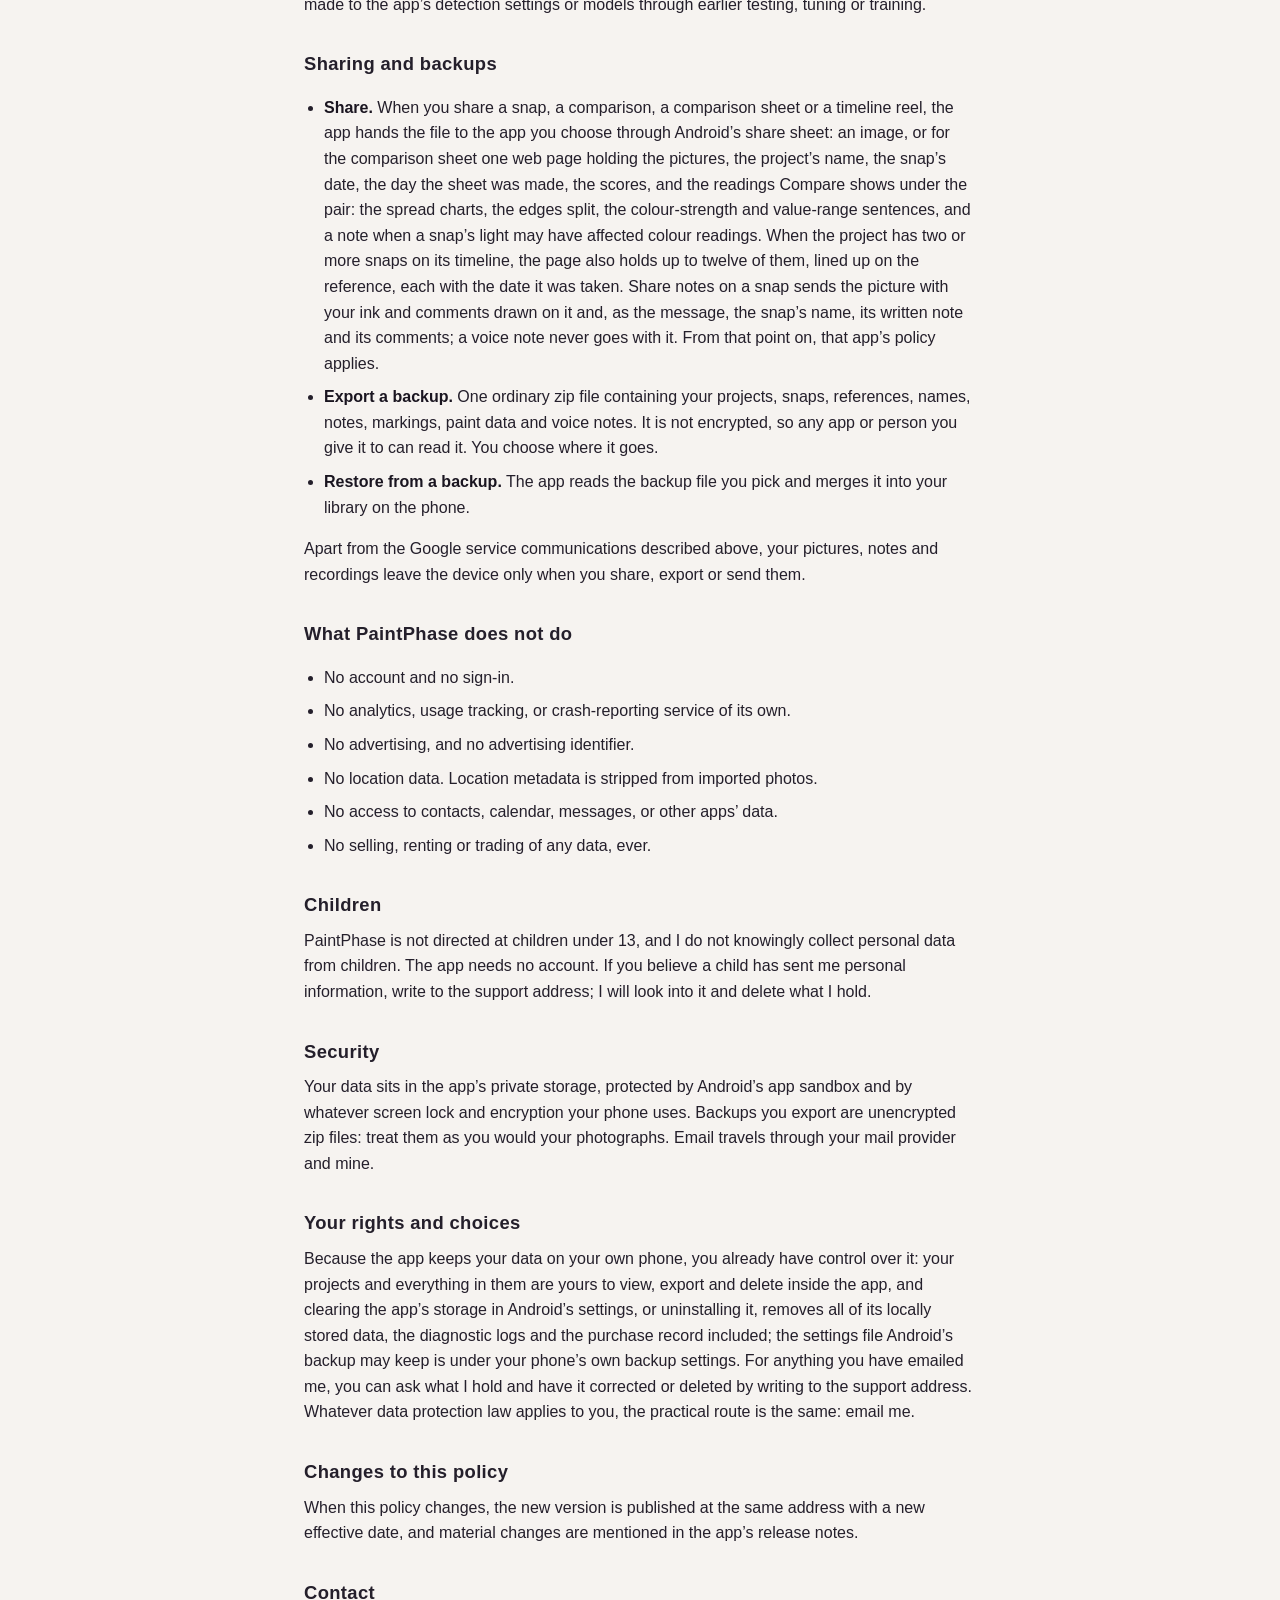
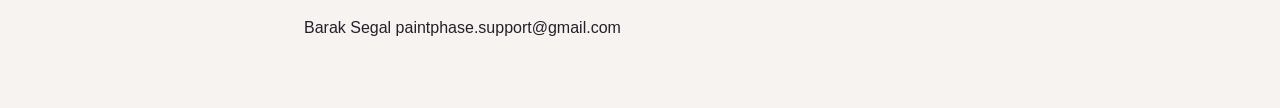
==== commit 6faa967e: "Privacy policy v12 (7 November 2026): the face-detection bullet no longer names the comparison sheet" ====
--- a/privacy.html
+++ b/privacy.html
@@ -28,7 +28,7 @@
 <body>
 <main>
 <h1>PaintPhase Privacy Policy</h1>
-<p><strong>Effective date: 3 November 2026</strong> (version 11)</p>
+<p><strong>Effective date: 7 November 2026</strong> (version 12)</p>
 <p>PaintPhase is an Android app for painters, made and published by <strong>Barak Segal</strong>, an individual developer based in Switzerland. This policy explains what the app does with your data. It covers the app with the package name <code>io.github.barakseg.paintphase</code>, as published on Google Play.</p>
 <p>If anything here is unclear, write to <strong>paintphase.support@gmail.com</strong>. A person reads it.</p>
 <h2>The short version</h2>
@@ -64,7 +64,7 @@
 <h2>On-device image analysis (Google ML Kit)</h2>
 <p>Some tools use Google&rsquo;s ML Kit library, which runs on your phone:</p>
 <ul>
-<li><strong>Face detection</strong> finds faces, and the position of their features (eyes, nose, mouth, ears, cheeks), in a reference photo or a snap, so that a face counts as part of the subject: when Compare or a comparison sheet measures the subject alone, and in Poster. It does not recognise or identify anyone, it creates no face template or biometric identifier, and the detected positions stay in the app&rsquo;s memory and are never saved. The face detection model ships inside the app.</li>
+<li><strong>Face detection</strong> finds faces, and the position of their features (eyes, nose, mouth, ears, cheeks), in a reference photo or a snap, so that a face counts as part of the subject: when Compare measures the subject alone, and in Poster. It does not recognise or identify anyone, it creates no face template or biometric identifier, and the detected positions stay in the app&rsquo;s memory and are never saved. The face detection model ships inside the app.</li>
 <li><strong>Subject segmentation</strong> separates the main subject from the background, for reading Poster&rsquo;s palette off the subject alone. The mask is computed for that operation. Its model is delivered through Google Play services, downloaded to your phone the first time the feature is used.</li>
 </ul>
 <p>Google states that ML Kit processes input data on the device and does not send the images or the results to Google servers. ML Kit does contact Google for two reasons, in Google&rsquo;s words: &ldquo;The ML Kit APIs may contact Google servers from time to time in order to receive things like bug fixes, updated models and hardware accelerator compatibility information. The ML Kit APIs also send metrics about the performance and utilization of the APIs in your app to Google.&rdquo;</p>
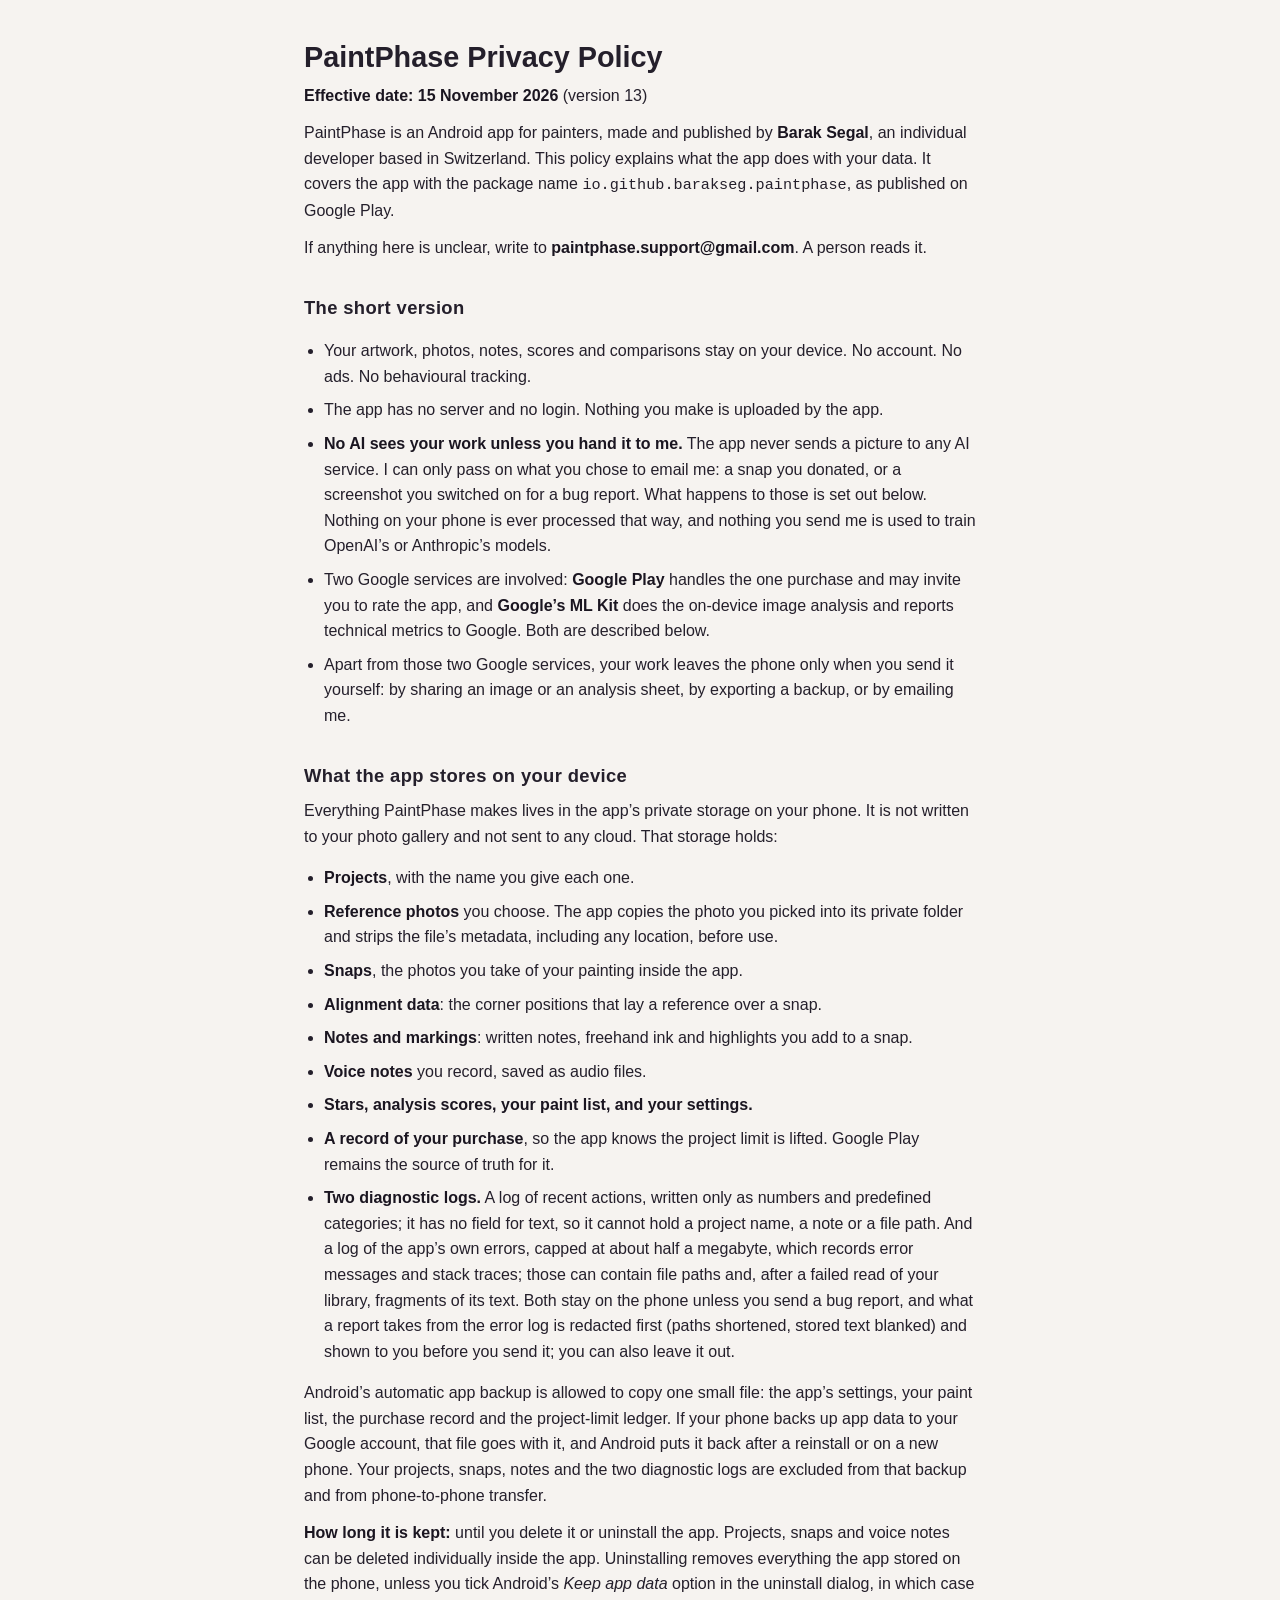
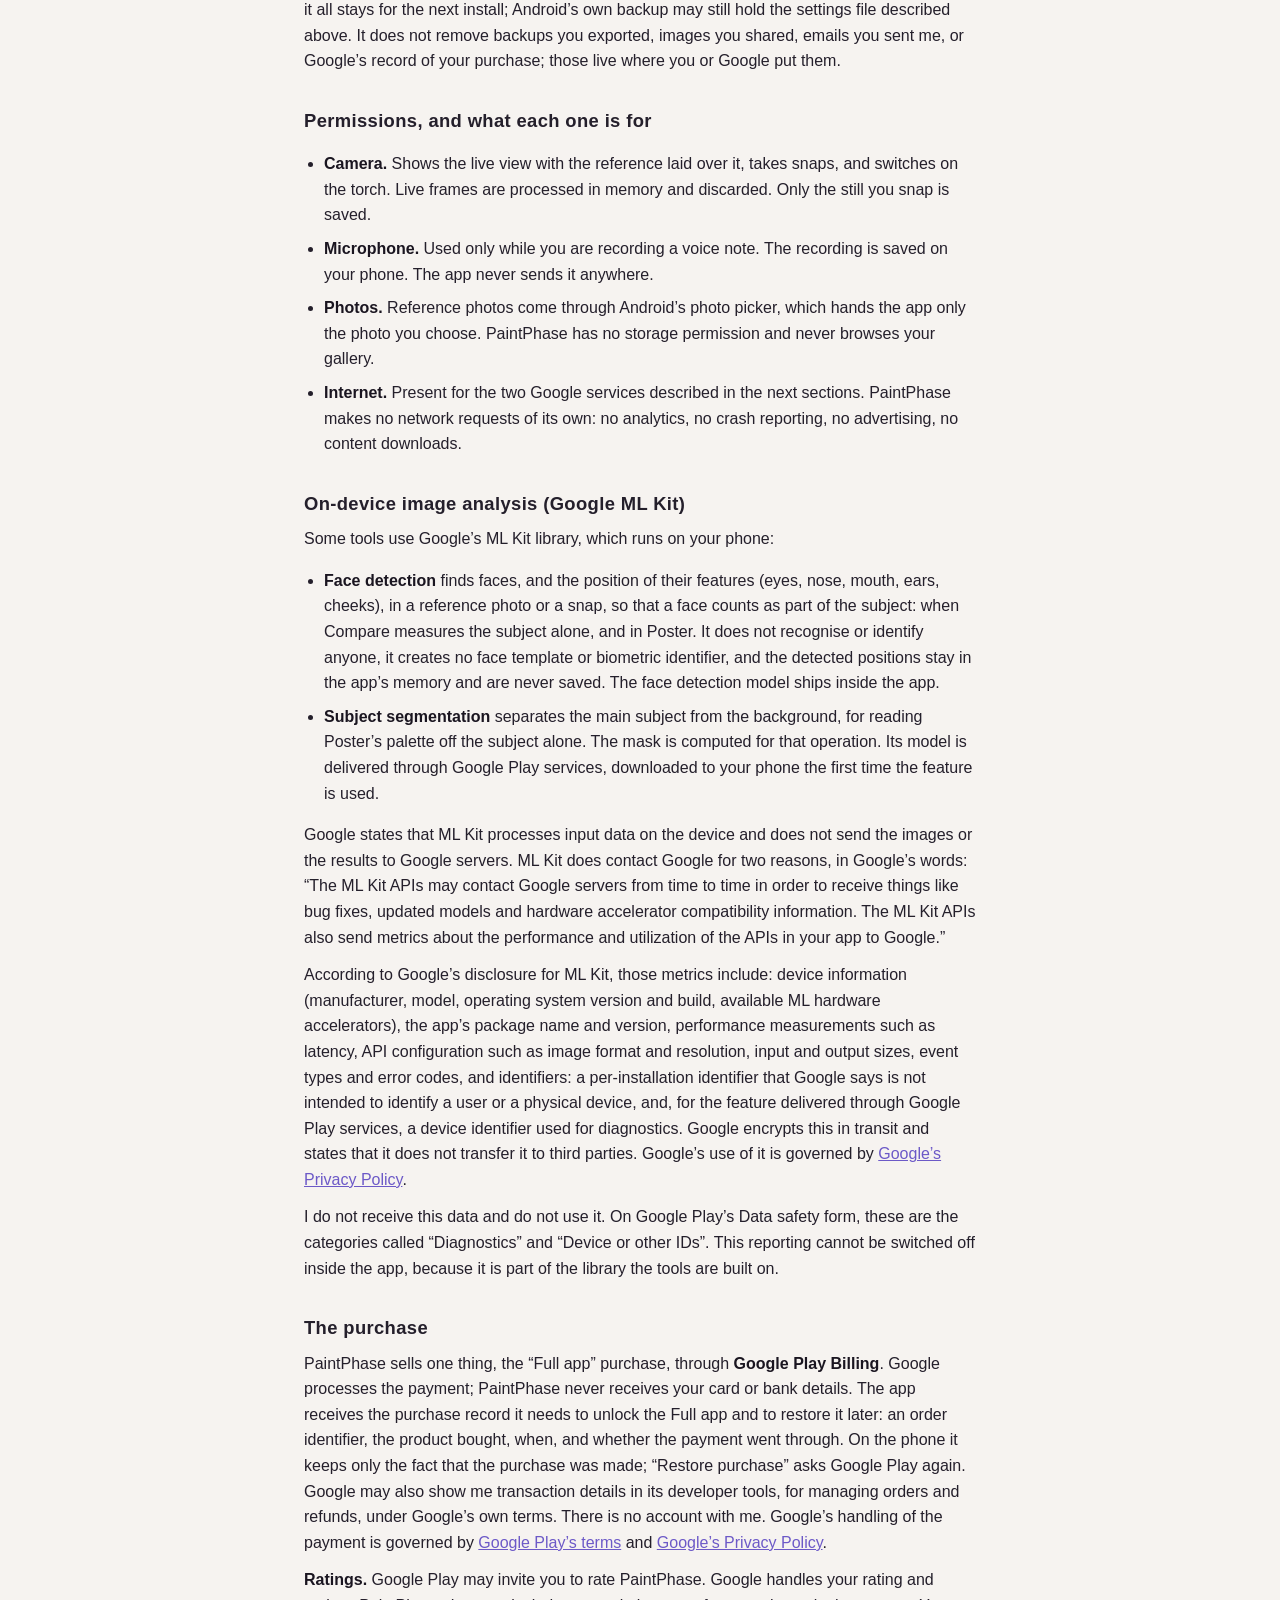
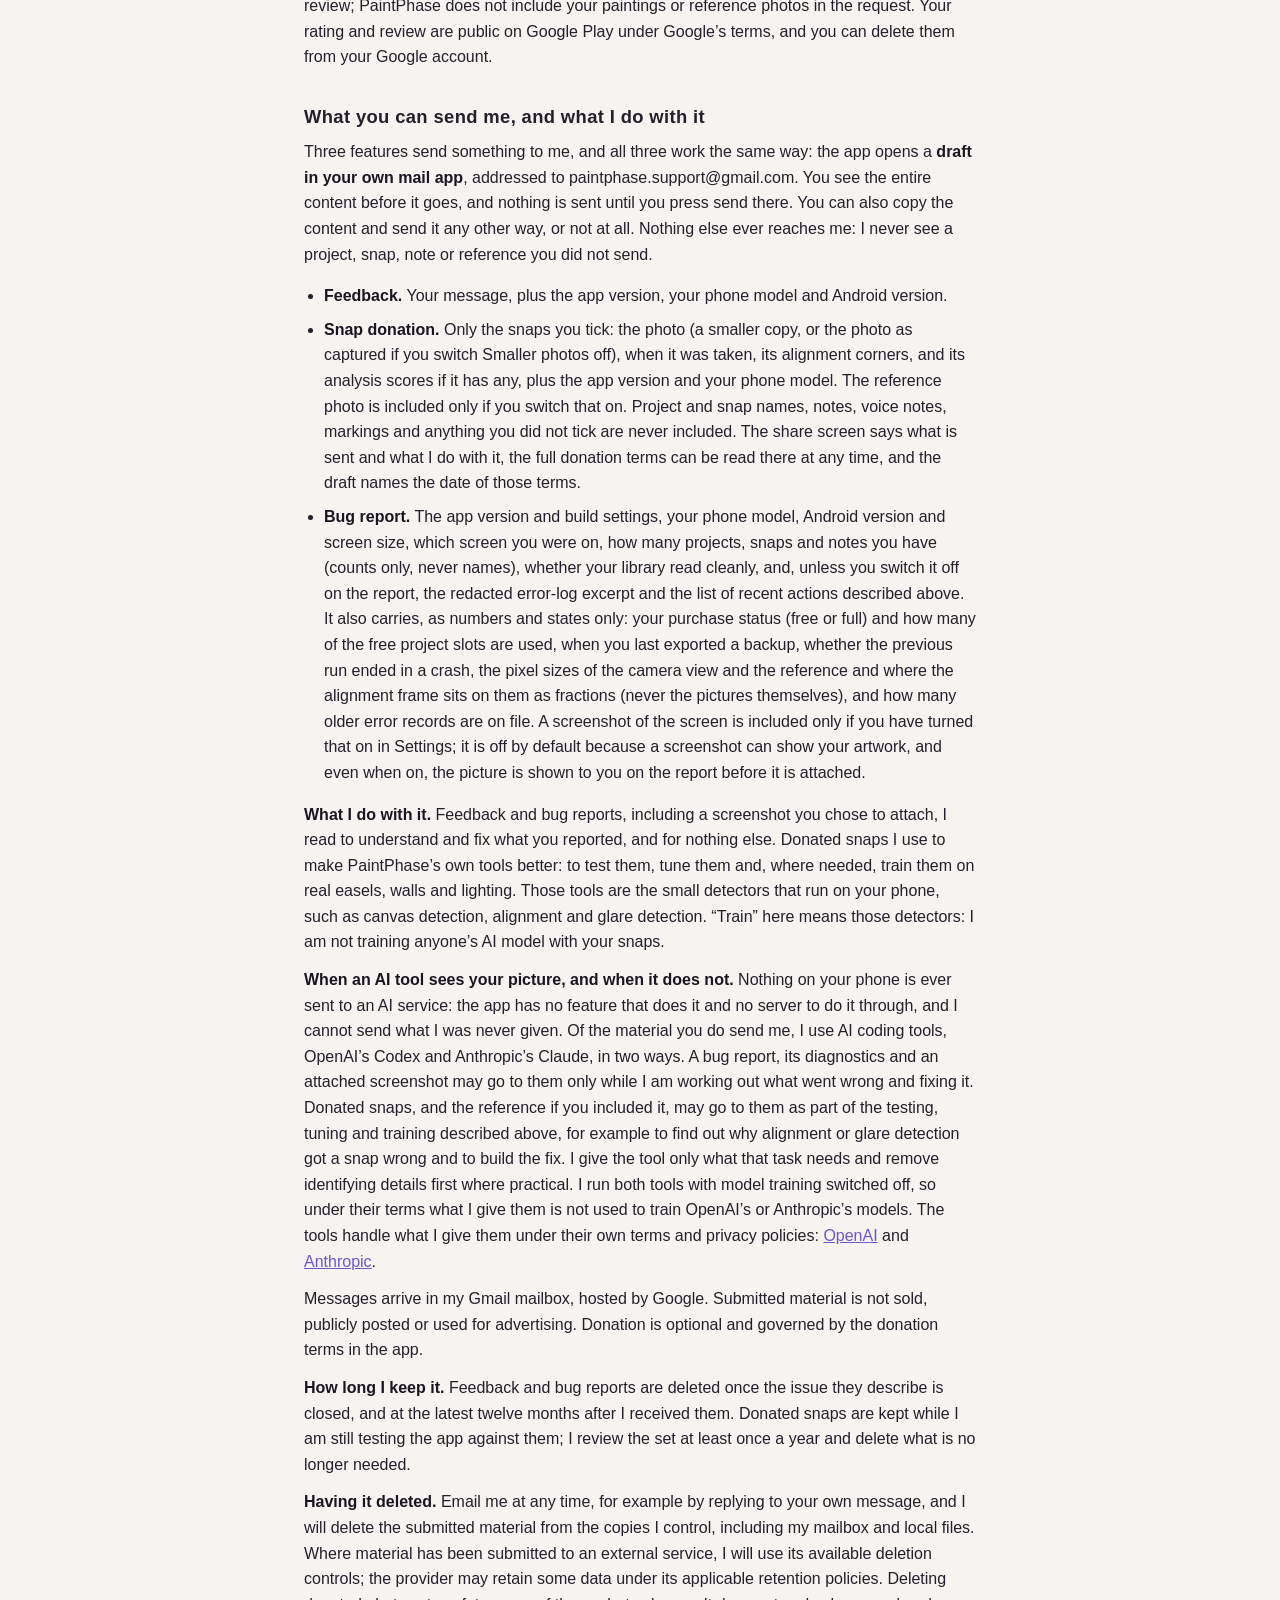
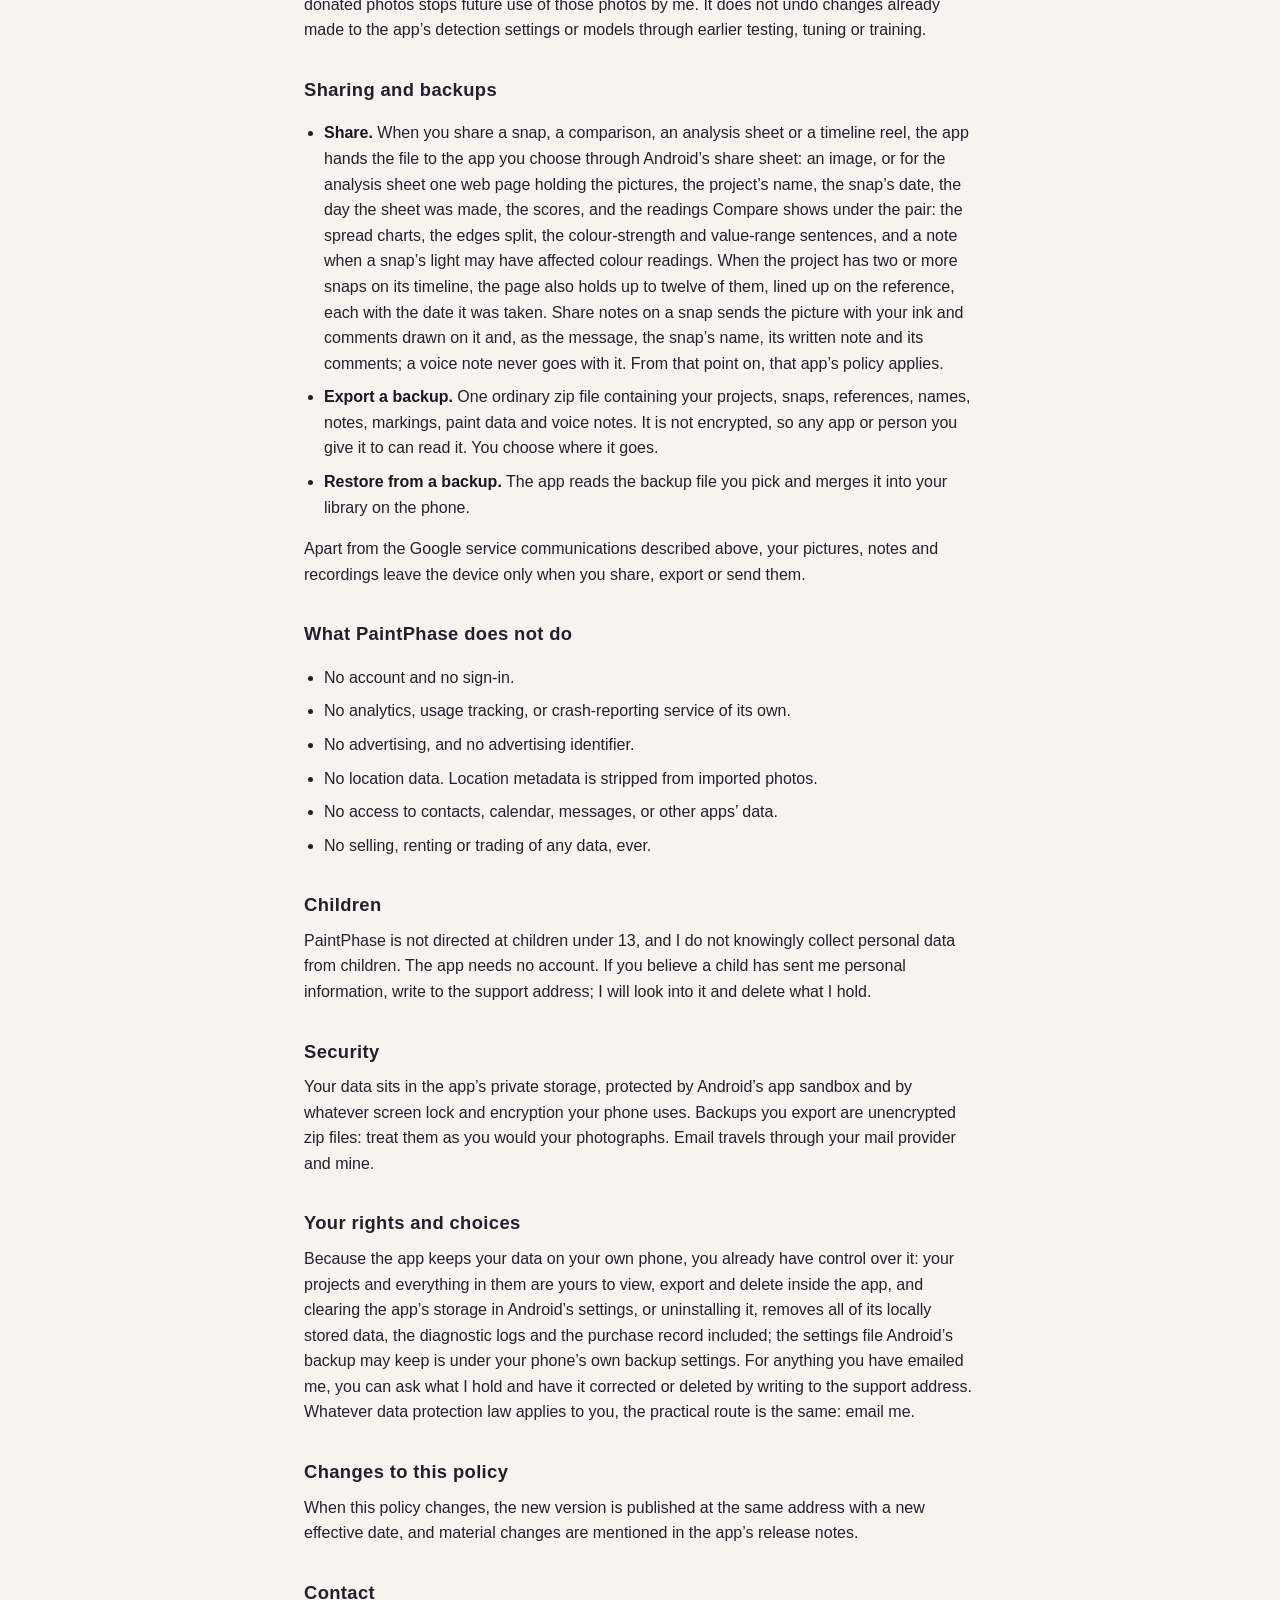
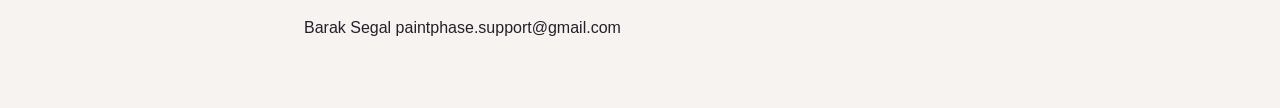
==== commit 73c4a2f8: "Privacy policy v13 (15 November 2026): smaller donation copies, no terms sheet first, the analysis s" ====
--- a/privacy.html
+++ b/privacy.html
@@ -28,7 +28,7 @@
 <body>
 <main>
 <h1>PaintPhase Privacy Policy</h1>
-<p><strong>Effective date: 7 November 2026</strong> (version 12)</p>
+<p><strong>Effective date: 15 November 2026</strong> (version 13)</p>
 <p>PaintPhase is an Android app for painters, made and published by <strong>Barak Segal</strong>, an individual developer based in Switzerland. This policy explains what the app does with your data. It covers the app with the package name <code>io.github.barakseg.paintphase</code>, as published on Google Play.</p>
 <p>If anything here is unclear, write to <strong>paintphase.support@gmail.com</strong>. A person reads it.</p>
 <h2>The short version</h2>
@@ -37,7 +37,7 @@
 <li>The app has no server and no login. Nothing you make is uploaded by the app.</li>
 <li><strong>No AI sees your work unless you hand it to me.</strong> The app never sends a picture to any AI service. I can only pass on what you chose to email me: a snap you donated, or a screenshot you switched on for a bug report. What happens to those is set out below. Nothing on your phone is ever processed that way, and nothing you send me is used to train OpenAI&rsquo;s or Anthropic&rsquo;s models.</li>
 <li>Two Google services are involved: <strong>Google Play</strong> handles the one purchase and may invite you to rate the app, and <strong>Google&rsquo;s ML Kit</strong> does the on-device image analysis and reports technical metrics to Google. Both are described below.</li>
-<li>Apart from those two Google services, your work leaves the phone only when you send it yourself: by sharing an image or a comparison sheet, by exporting a backup, or by emailing me.</li>
+<li>Apart from those two Google services, your work leaves the phone only when you send it yourself: by sharing an image or an analysis sheet, by exporting a backup, or by emailing me.</li>
 </ul>
 <h2>What the app stores on your device</h2>
 <p>Everything PaintPhase makes lives in the app&rsquo;s private storage on your phone. It is not written to your photo gallery and not sent to any cloud. That storage holds:</p>
@@ -72,22 +72,22 @@
 <p>I do not receive this data and do not use it. On Google Play&rsquo;s Data safety form, these are the categories called &ldquo;Diagnostics&rdquo; and &ldquo;Device or other IDs&rdquo;. This reporting cannot be switched off inside the app, because it is part of the library the tools are built on.</p>
 <h2>The purchase</h2>
 <p>PaintPhase sells one thing, the &ldquo;Full app&rdquo; purchase, through <strong>Google Play Billing</strong>. Google processes the payment; PaintPhase never receives your card or bank details. The app receives the purchase record it needs to unlock the Full app and to restore it later: an order identifier, the product bought, when, and whether the payment went through. On the phone it keeps only the fact that the purchase was made; &ldquo;Restore purchase&rdquo; asks Google Play again. Google may also show me transaction details in its developer tools, for managing orders and refunds, under Google&rsquo;s own terms. There is no account with me. Google&rsquo;s handling of the payment is governed by <a href="https://play.google.com/about/play-terms/">Google Play&rsquo;s terms</a> and <a href="https://policies.google.com/privacy">Google&rsquo;s Privacy Policy</a>.</p>
-<p><strong>Ratings.</strong> Google Play may invite you to rate PaintPhase. Google handles your rating and review; PaintPhase does not include your paintings or reference photos in the request. While the app is in early access, Google shows your rating only to me; after the public launch it is a public review under Google&rsquo;s terms, and you can delete it from your Google account.</p>
+<p><strong>Ratings.</strong> Google Play may invite you to rate PaintPhase. Google handles your rating and review; PaintPhase does not include your paintings or reference photos in the request. Your rating and review are public on Google Play under Google&rsquo;s terms, and you can delete them from your Google account.</p>
 <h2>What you can send me, and what I do with it</h2>
 <p>Three features send something to me, and all three work the same way: the app opens a <strong>draft in your own mail app</strong>, addressed to paintphase.support@gmail.com. You see the entire content before it goes, and nothing is sent until you press send there. You can also copy the content and send it any other way, or not at all. Nothing else ever reaches me: I never see a project, snap, note or reference you did not send.</p>
 <ul>
 <li><strong>Feedback.</strong> Your message, plus the app version, your phone model and Android version.</li>
-<li><strong>Snap donation.</strong> Only the snaps you tick: the photo as captured, when it was taken, its alignment corners, and its analysis scores if it has any, plus the app version and your phone model. The reference photo is included only if you switch that on. Project and snap names, notes, voice notes, markings and anything you did not tick are never included. The full donation terms are shown in the app before your first donation and can be read there at any time.</li>
+<li><strong>Snap donation.</strong> Only the snaps you tick: the photo (a smaller copy, or the photo as captured if you switch Smaller photos off), when it was taken, its alignment corners, and its analysis scores if it has any, plus the app version and your phone model. The reference photo is included only if you switch that on. Project and snap names, notes, voice notes, markings and anything you did not tick are never included. The share screen says what is sent and what I do with it, the full donation terms can be read there at any time, and the draft names the date of those terms.</li>
 <li><strong>Bug report.</strong> The app version and build settings, your phone model, Android version and screen size, which screen you were on, how many projects, snaps and notes you have (counts only, never names), whether your library read cleanly, and, unless you switch it off on the report, the redacted error-log excerpt and the list of recent actions described above. It also carries, as numbers and states only: your purchase status (free or full) and how many of the free project slots are used, when you last exported a backup, whether the previous run ended in a crash, the pixel sizes of the camera view and the reference and where the alignment frame sits on them as fractions (never the pictures themselves), and how many older error records are on file. A screenshot of the screen is included only if you have turned that on in Settings; it is off by default because a screenshot can show your artwork, and even when on, the picture is shown to you on the report before it is attached.</li>
 </ul>
 <p><strong>What I do with it.</strong> Feedback and bug reports, including a screenshot you chose to attach, I read to understand and fix what you reported, and for nothing else. Donated snaps I use to make PaintPhase&rsquo;s own tools better: to test them, tune them and, where needed, train them on real easels, walls and lighting. Those tools are the small detectors that run on your phone, such as canvas detection, alignment and glare detection. &ldquo;Train&rdquo; here means those detectors: I am not training anyone&rsquo;s AI model with your snaps.</p>
 <p><strong>When an AI tool sees your picture, and when it does not.</strong> Nothing on your phone is ever sent to an AI service: the app has no feature that does it and no server to do it through, and I cannot send what I was never given. Of the material you do send me, I use AI coding tools, OpenAI&rsquo;s Codex and Anthropic&rsquo;s Claude, in two ways. A bug report, its diagnostics and an attached screenshot may go to them only while I am working out what went wrong and fixing it. Donated snaps, and the reference if you included it, may go to them as part of the testing, tuning and training described above, for example to find out why alignment or glare detection got a snap wrong and to build the fix. I give the tool only what that task needs and remove identifying details first where practical. I run both tools with model training switched off, so under their terms what I give them is not used to train OpenAI&rsquo;s or Anthropic&rsquo;s models. The tools handle what I give them under their own terms and privacy policies: <a href="https://openai.com/policies/privacy-policy/">OpenAI</a> and <a href="https://www.anthropic.com/legal/privacy">Anthropic</a>.</p>
-<p>Messages arrive in my Gmail mailbox, hosted by Google. Submitted material is not sold, publicly posted or used for advertising. Donation is optional and governed by the terms shown before you send.</p>
+<p>Messages arrive in my Gmail mailbox, hosted by Google. Submitted material is not sold, publicly posted or used for advertising. Donation is optional and governed by the donation terms in the app.</p>
 <p><strong>How long I keep it.</strong> Feedback and bug reports are deleted once the issue they describe is closed, and at the latest twelve months after I received them. Donated snaps are kept while I am still testing the app against them; I review the set at least once a year and delete what is no longer needed.</p>
 <p><strong>Having it deleted.</strong> Email me at any time, for example by replying to your own message, and I will delete the submitted material from the copies I control, including my mailbox and local files. Where material has been submitted to an external service, I will use its available deletion controls; the provider may retain some data under its applicable retention policies. Deleting donated photos stops future use of those photos by me. It does not undo changes already made to the app&rsquo;s detection settings or models through earlier testing, tuning or training.</p>
 <h2>Sharing and backups</h2>
 <ul>
-<li><strong>Share.</strong> When you share a snap, a comparison, a comparison sheet or a timeline reel, the app hands the file to the app you choose through Android&rsquo;s share sheet: an image, or for the comparison sheet one web page holding the pictures, the project&rsquo;s name, the snap&rsquo;s date, the day the sheet was made, the scores, and the readings Compare shows under the pair: the spread charts, the edges split, the colour-strength and value-range sentences, and a note when a snap&rsquo;s light may have affected colour readings. When the project has two or more snaps on its timeline, the page also holds up to twelve of them, lined up on the reference, each with the date it was taken. Share notes on a snap sends the picture with your ink and comments drawn on it and, as the message, the snap&rsquo;s name, its written note and its comments; a voice note never goes with it. From that point on, that app&rsquo;s policy applies.</li>
+<li><strong>Share.</strong> When you share a snap, a comparison, an analysis sheet or a timeline reel, the app hands the file to the app you choose through Android&rsquo;s share sheet: an image, or for the analysis sheet one web page holding the pictures, the project&rsquo;s name, the snap&rsquo;s date, the day the sheet was made, the scores, and the readings Compare shows under the pair: the spread charts, the edges split, the colour-strength and value-range sentences, and a note when a snap&rsquo;s light may have affected colour readings. When the project has two or more snaps on its timeline, the page also holds up to twelve of them, lined up on the reference, each with the date it was taken. Share notes on a snap sends the picture with your ink and comments drawn on it and, as the message, the snap&rsquo;s name, its written note and its comments; a voice note never goes with it. From that point on, that app&rsquo;s policy applies.</li>
 <li><strong>Export a backup.</strong> One ordinary zip file containing your projects, snaps, references, names, notes, markings, paint data and voice notes. It is not encrypted, so any app or person you give it to can read it. You choose where it goes.</li>
 <li><strong>Restore from a backup.</strong> The app reads the backup file you pick and merges it into your library on the phone.</li>
 </ul>
